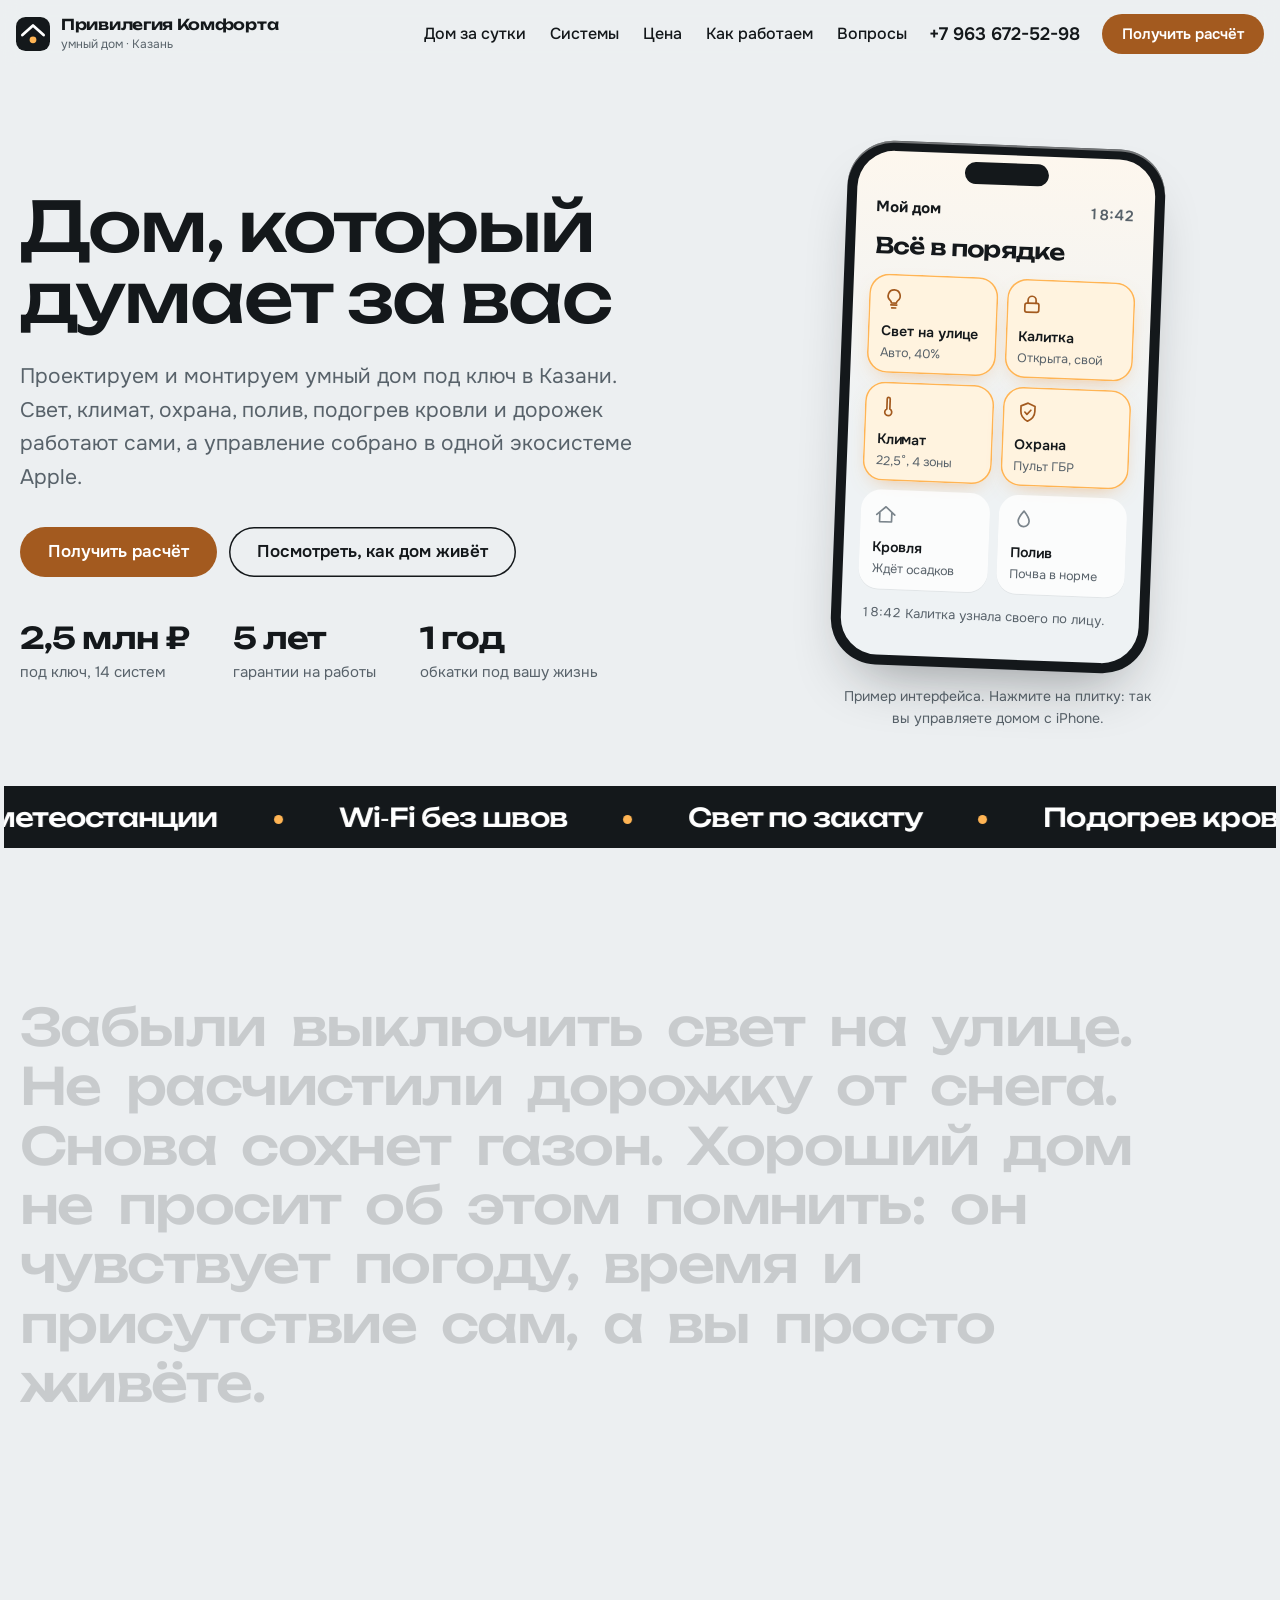
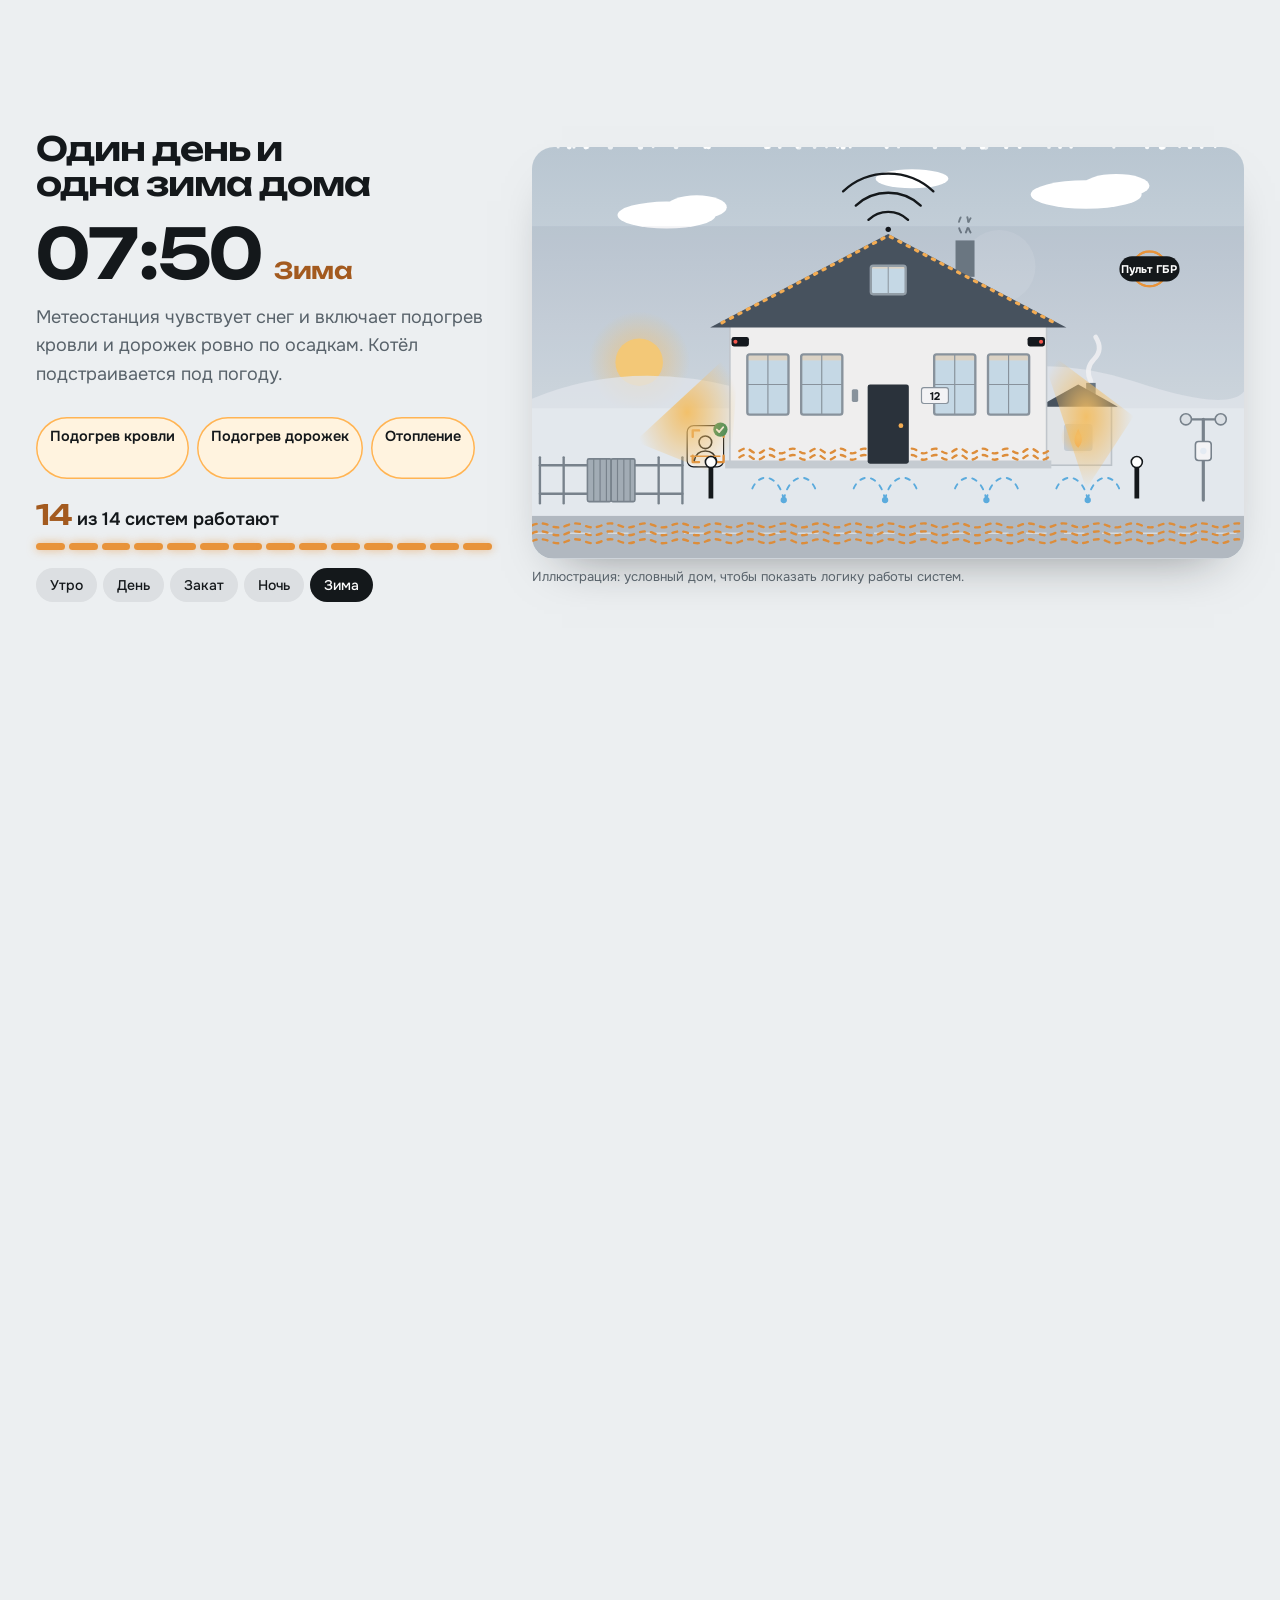
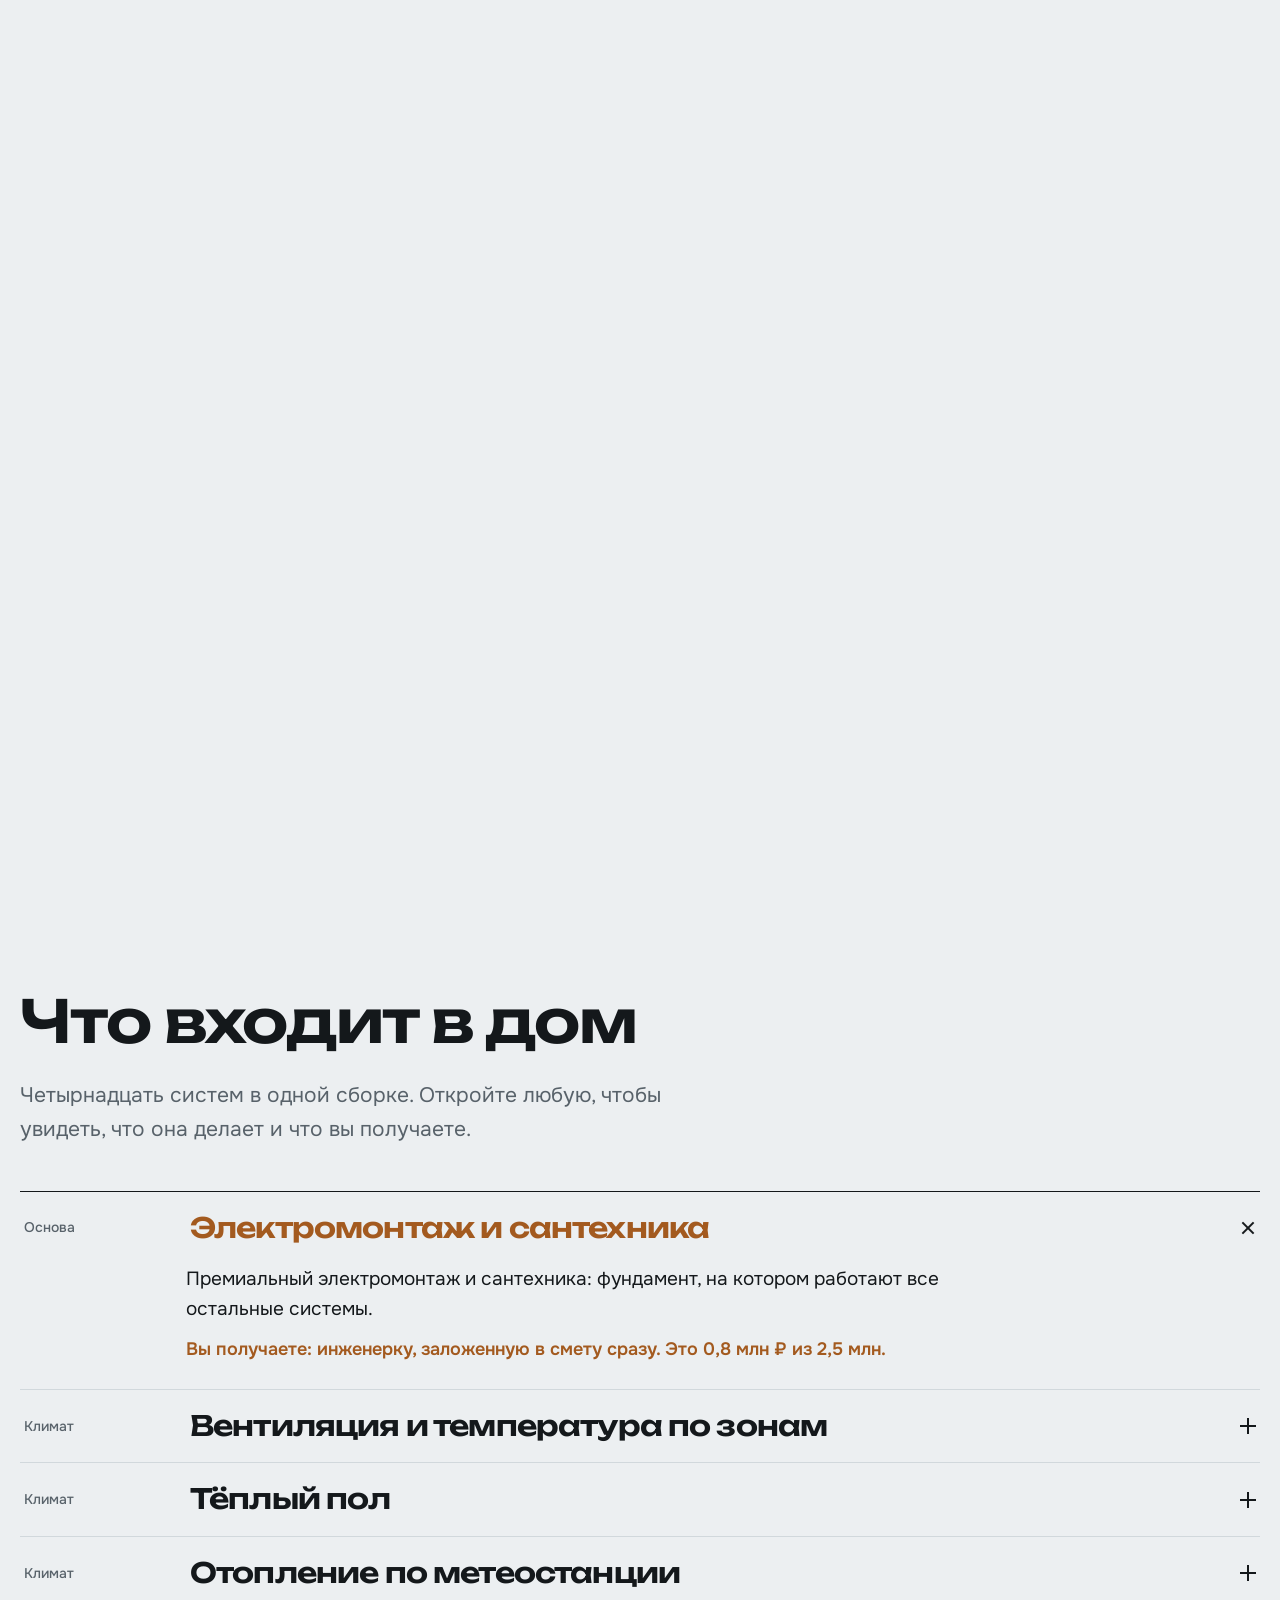
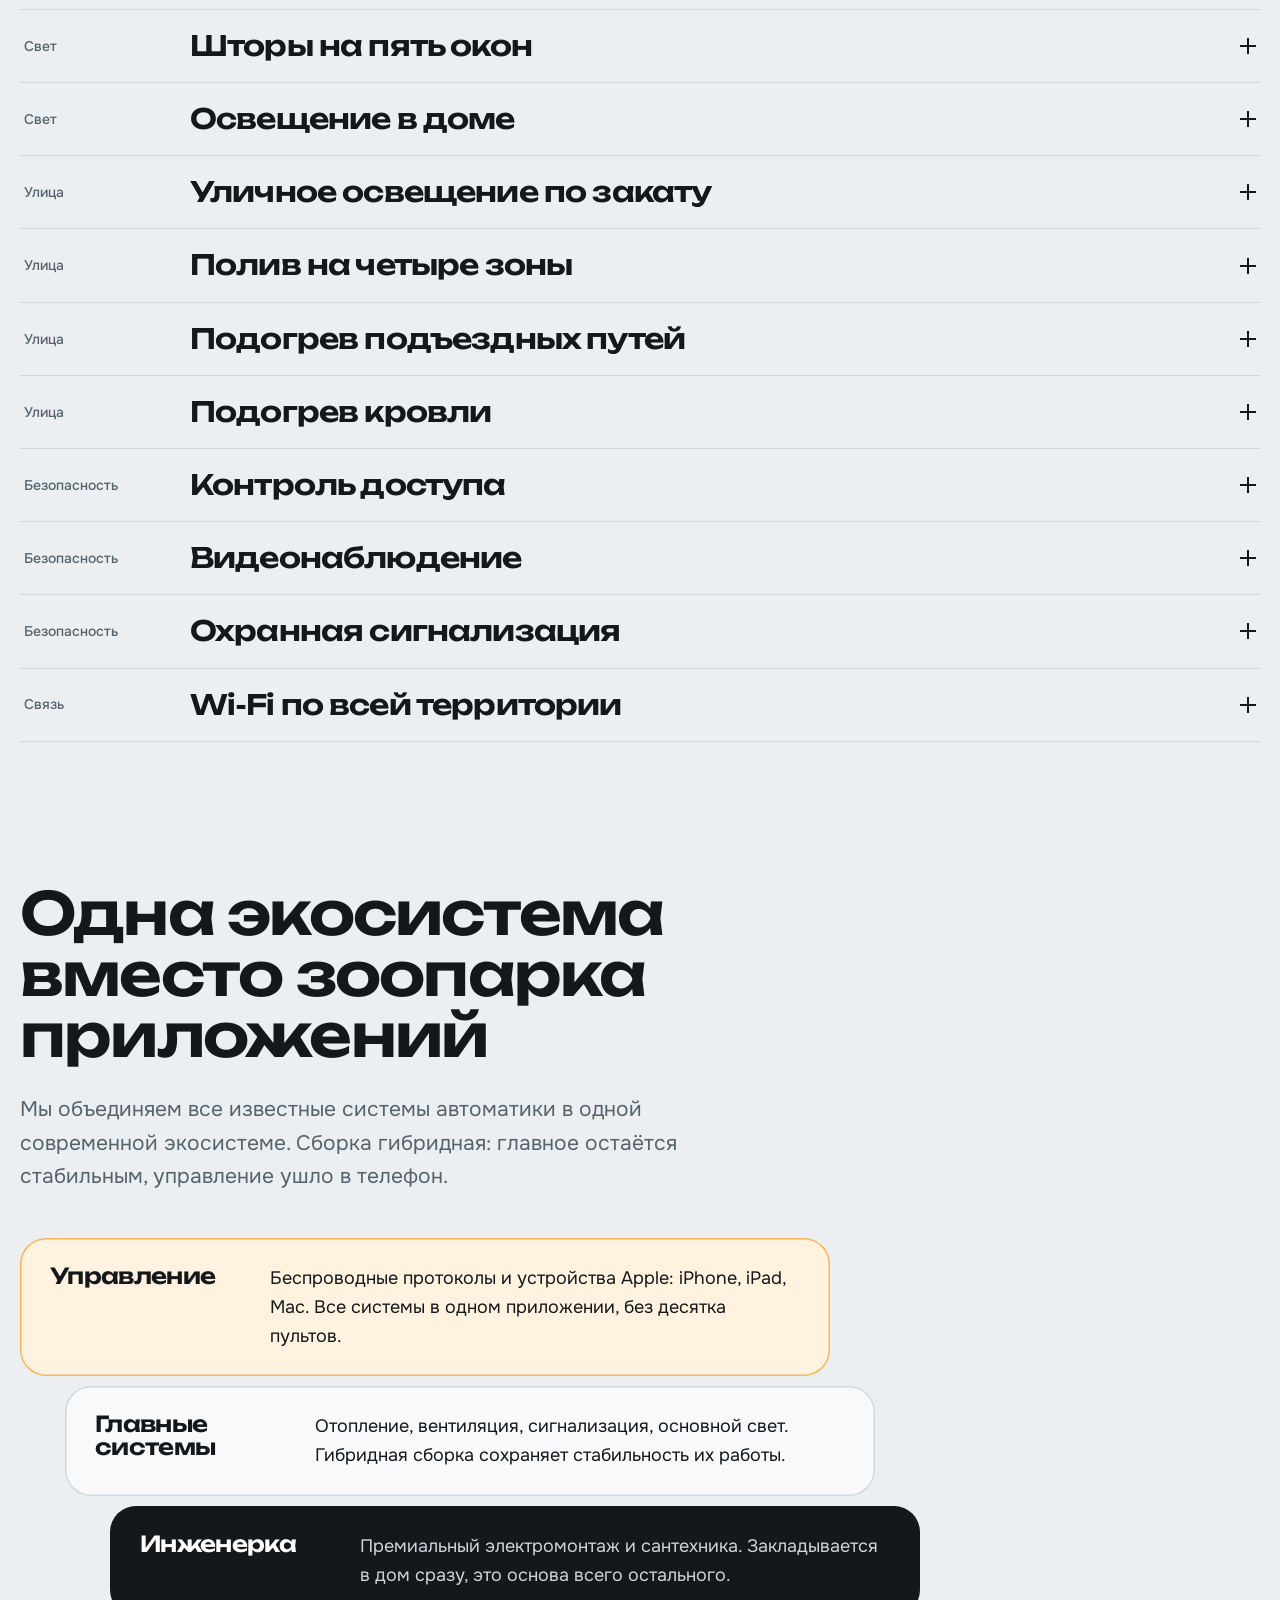
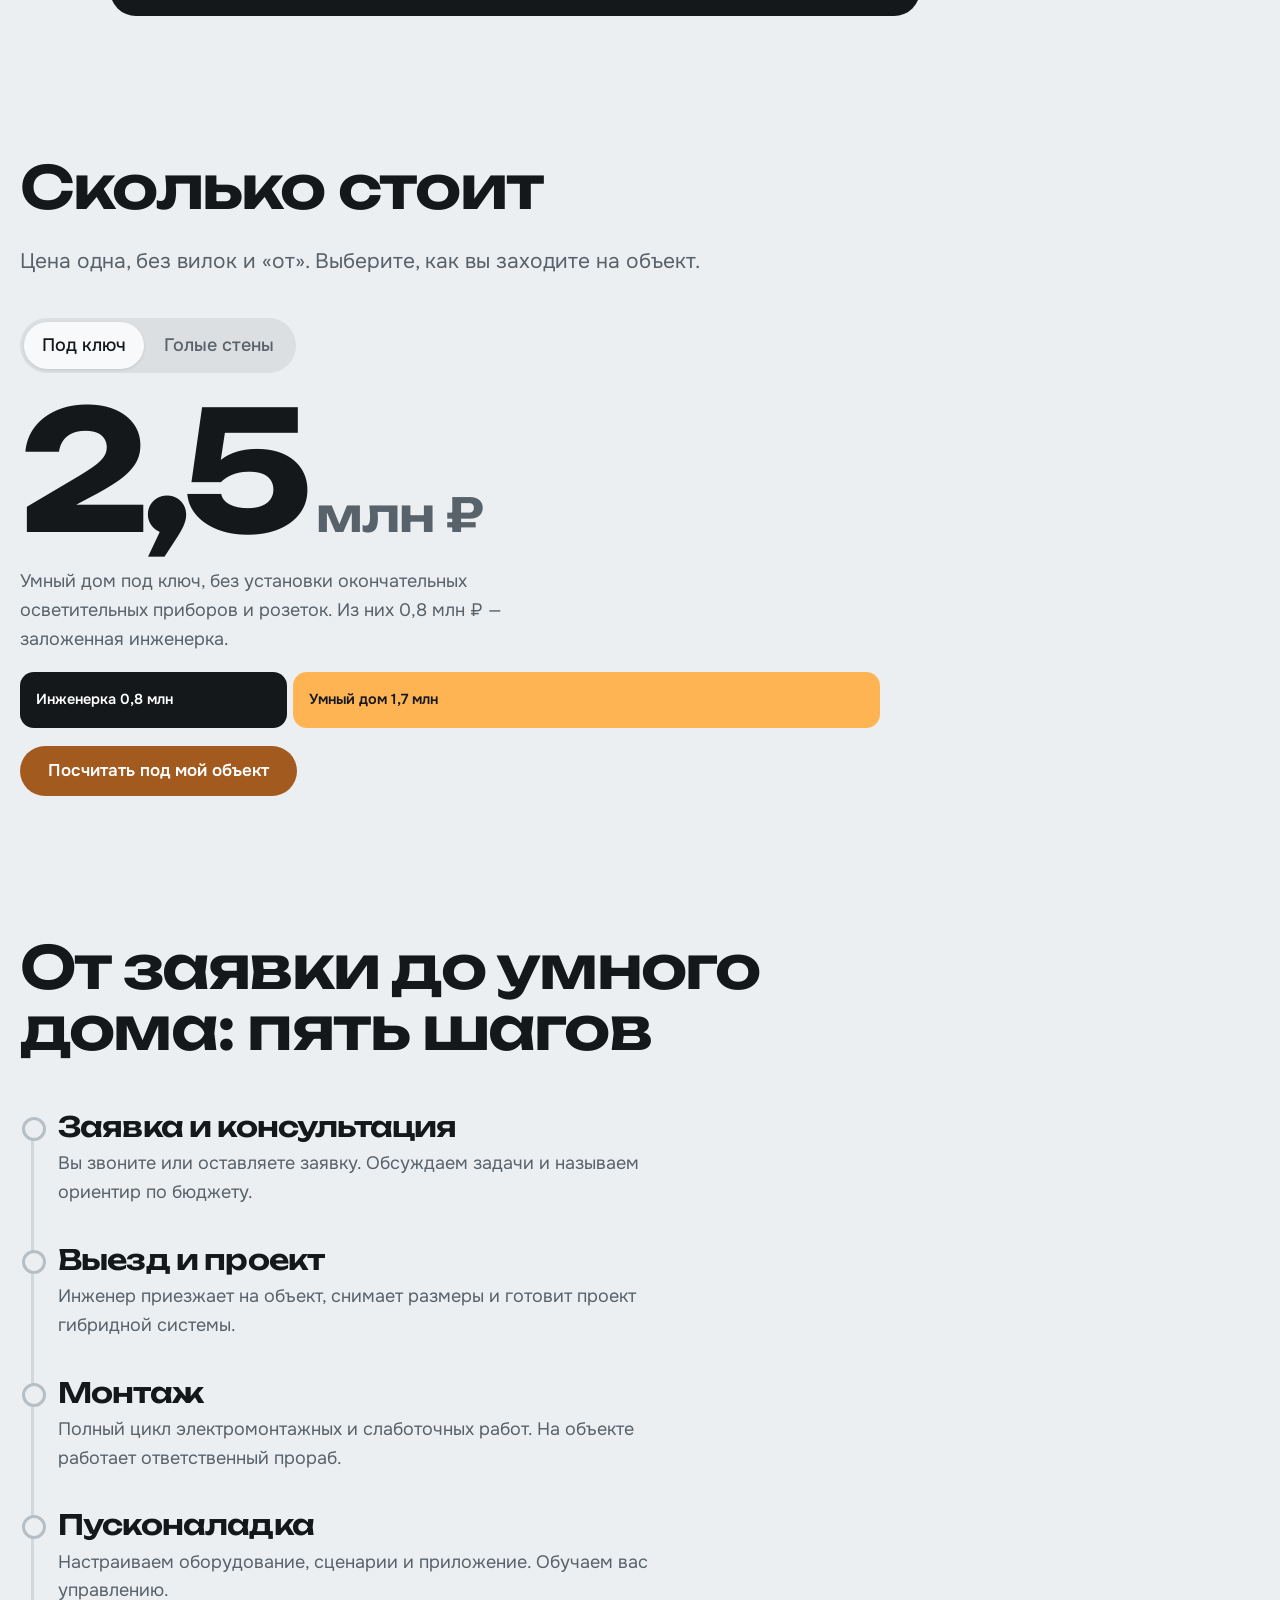
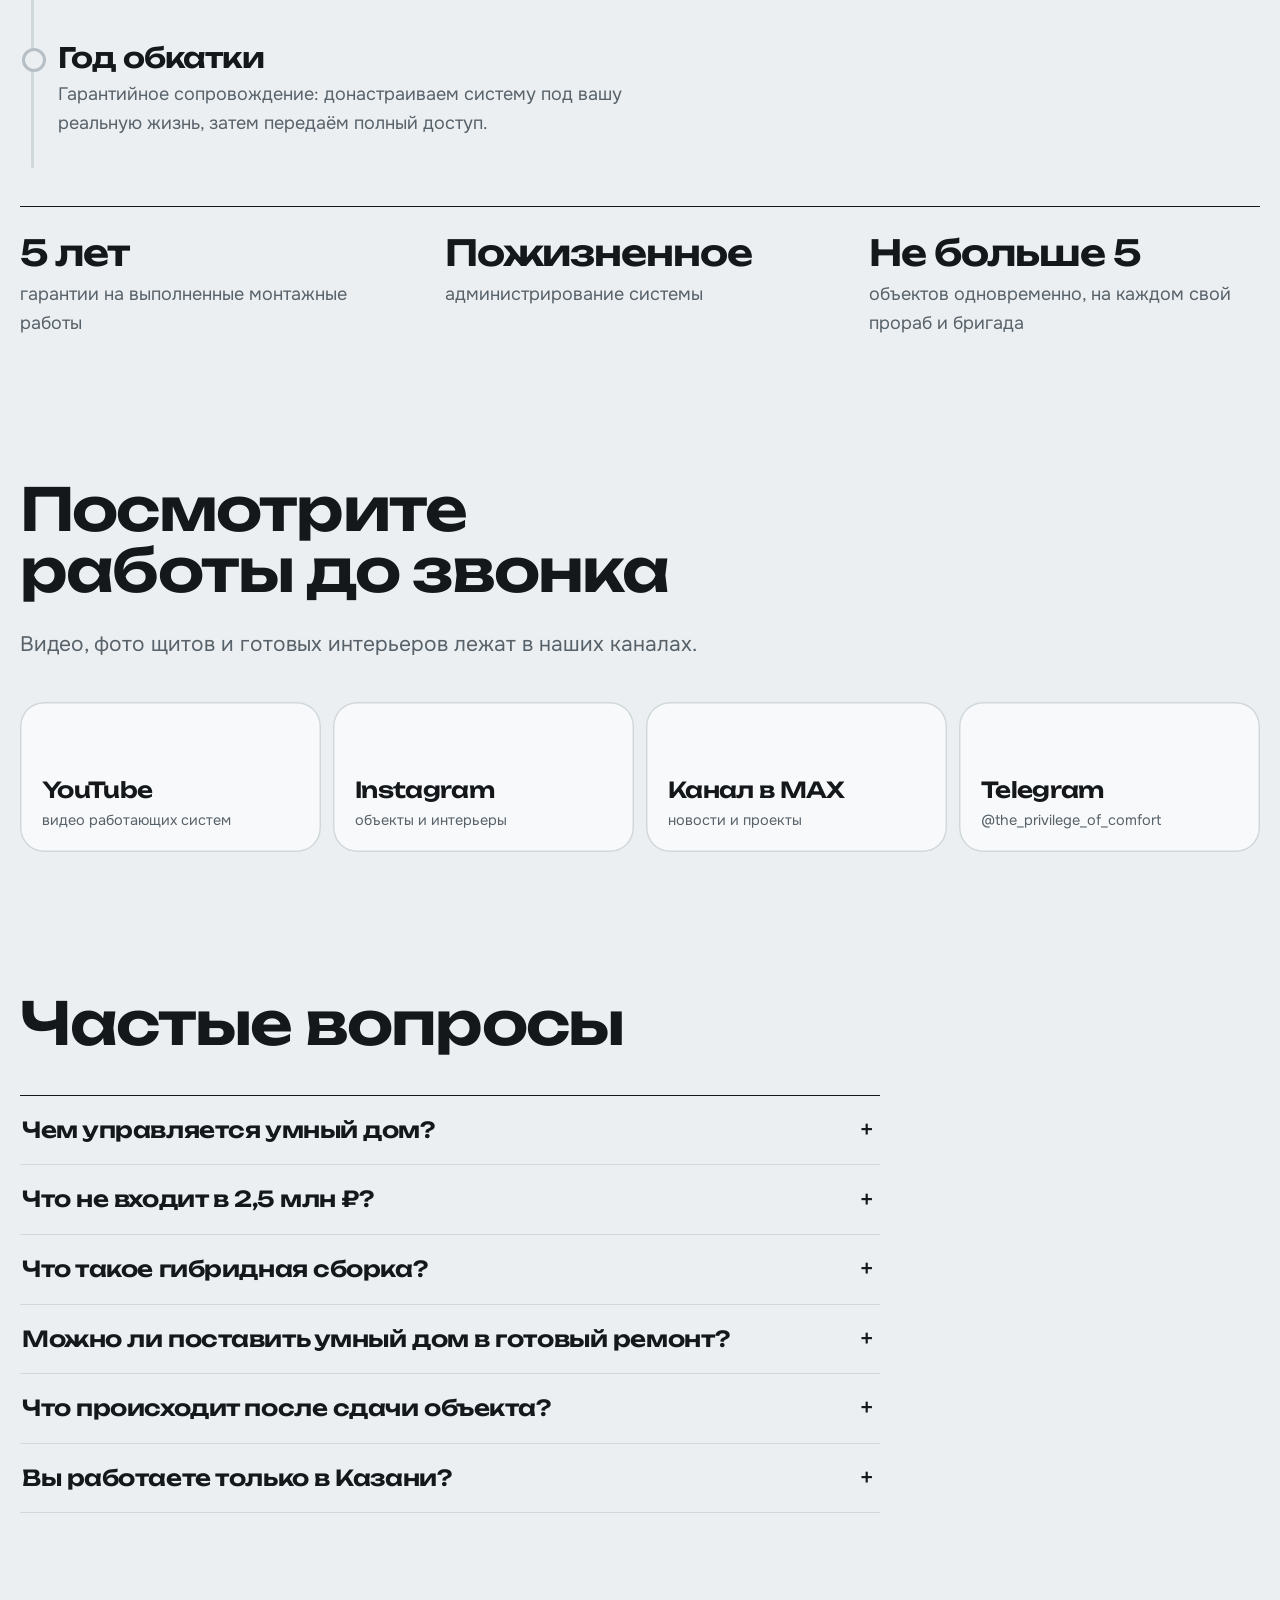
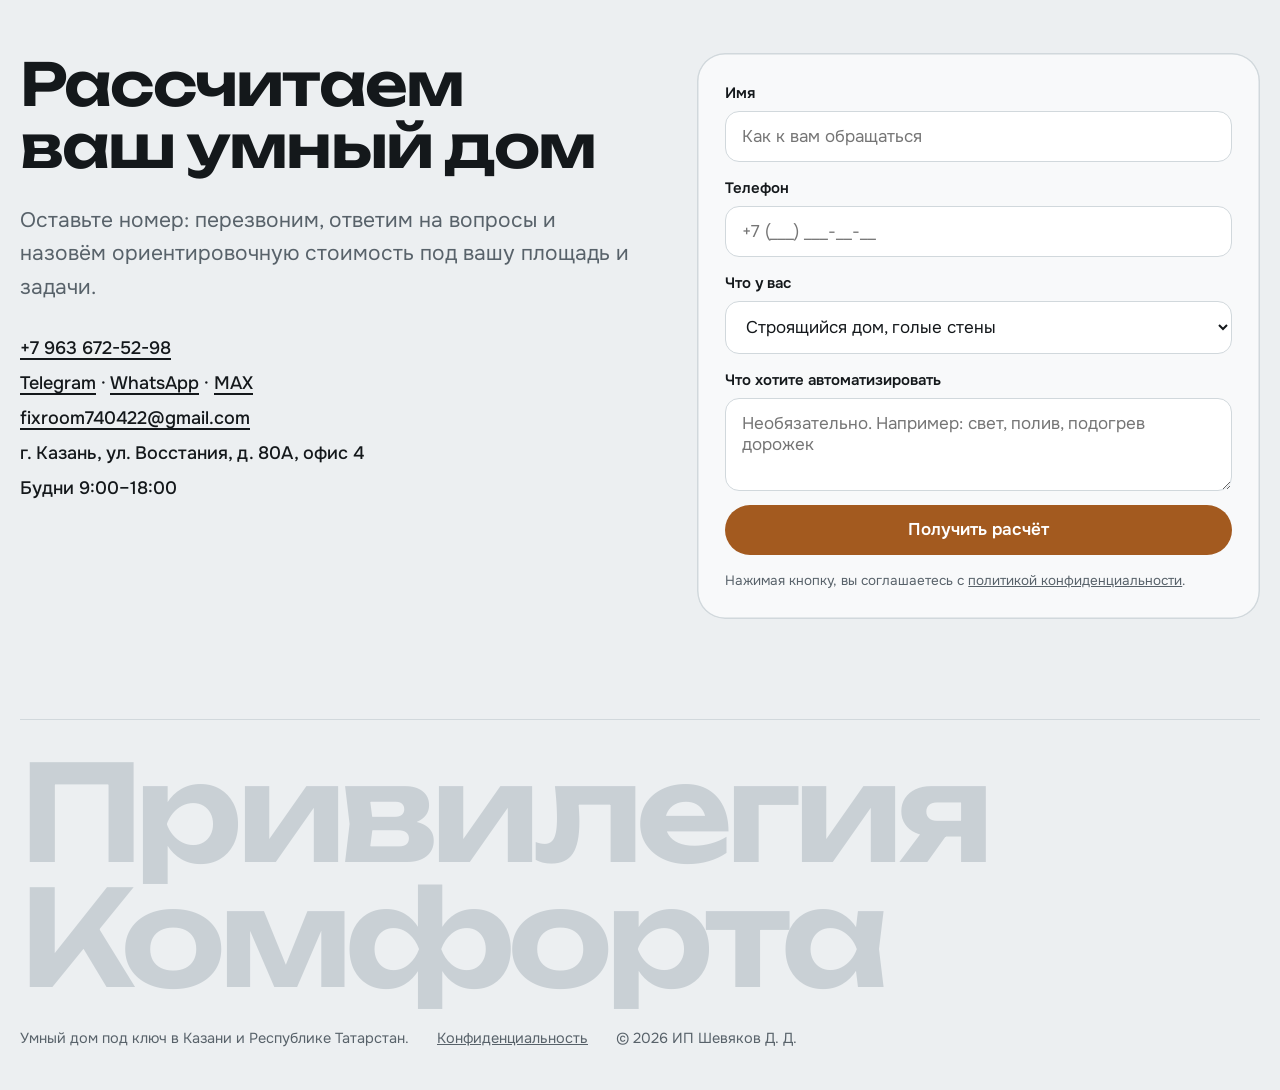
==== index.html @ b2983727 "Лендинг: Привилегия Комфорта, умный дом Казань Co-Authored-By: Claude Sonnet 5.5 <noreply@anthropic." ====
<!doctype html>
<html lang="ru">
<head>
<meta charset="utf-8">
<meta name="viewport" content="width=device-width, initial-scale=1">
<title>Умный дом под ключ в Казани — Привилегия Комфорта</title>
<meta name="description" content="Умный дом под ключ в Казани: свет, климат, охрана, полив, подогрев кровли и дорожек в одной экосистеме Apple. Гибридная сборка, 5 лет гарантии. От 2,5 млн ₽.">
<meta property="og:title" content="Привилегия Комфорта — умный дом под ключ в Казани">
<meta property="og:description" content="14 систем в одной экосистеме: свет, климат, охрана, полив, подогрев кровли и дорожек. От 2,5 млн ₽ под ключ.">
<meta property="og:type" content="website">
<meta name="theme-color" content="#eceff1">
<link rel="icon" href="data:image/svg+xml,%3Csvg xmlns='http://www.w3.org/2000/svg' viewBox='0 0 32 32'%3E%3Crect width='32' height='32' rx='9' fill='%2314181b'/%3E%3Cpath d='M6 17 L16 8 L26 17' fill='none' stroke='%23fff' stroke-width='2.6' stroke-linecap='round' stroke-linejoin='round'/%3E%3Ccircle cx='16' cy='21.5' r='3.2' fill='%23ffb454'/%3E%3C/svg%3E">
<link rel="preconnect" href="https://fonts.googleapis.com">
<link rel="preconnect" href="https://fonts.gstatic.com" crossorigin>
<link href="https://fonts.googleapis.com/css2?family=Onest:wght@300..800&family=Unbounded:wght@400..800&display=swap" rel="stylesheet">
<link rel="stylesheet" href="motion.css">
<link rel="stylesheet" href="styles.css">
<noscript><style>.day{height:auto!important}.day__sticky{position:static!important;height:auto!important}.mk-on .mk-reveal{opacity:1}</style></noscript>
</head>
<body>

<header class="bar" id="bar">
  <a class="logo" href="#top" aria-label="Привилегия Комфорта, умный дом в Казани">
    <svg viewBox="0 0 32 32" width="34" height="34" aria-hidden="true"><rect width="32" height="32" rx="9" fill="#14181b"/><path d="M6 17 L16 8 L26 17" fill="none" stroke="#fff" stroke-width="2.6" stroke-linecap="round" stroke-linejoin="round"/><circle cx="16" cy="21.5" r="3.2" fill="#ffb454"/></svg>
    <span>Привилегия Комфорта<small>умный дом · Казань</small></span>
  </a>
  <nav class="nav" aria-label="Разделы">
    <a href="#day" data-roll>Дом за сутки</a>
    <a href="#systems" data-roll>Системы</a>
    <a href="#price" data-roll>Цена</a>
    <a href="#steps" data-roll>Как работаем</a>
    <a href="#faq" data-roll>Вопросы</a>
  </nav>
  <a class="bar__tel" href="tel:+79636725298">+7 963 672-52-98</a>
  <a class="btn btn--sm" href="#order" data-magnetic><span class="hide-s">Получить расчёт</span><span class="show-s">Расчёт</span></a>
</header>

<main>
<!-- HERO -->
<section class="hero" id="top">
  <div class="hero__text">
    <h1 data-wave data-wave-min="480" data-wave-max="760">Дом, который думает за вас</h1>
    <p class="hero__lead">Проектируем и монтируем умный дом под ключ в Казани. Свет, климат, охрана, полив, подогрев кровли и дорожек работают сами, а управление собрано в одной экосистеме Apple.</p>
    <div class="hero__cta">
      <a class="btn" href="#order" data-magnetic>Получить расчёт</a>
      <a class="btn btn--ghost" href="#day" data-magnetic>Посмотреть, как дом живёт</a>
    </div>
    <dl class="facts">
      <div><dt>2,5 млн ₽</dt><dd>под ключ, 14 систем</dd></div>
      <div><dt>5 лет</dt><dd>гарантии на работы</dd></div>
      <div><dt>1 год</dt><dd>обкатки под вашу жизнь</dd></div>
    </dl>
  </div>

  <div class="phone-wrap">
    <div class="phone" id="phone" aria-label="Пример экрана статуса дома">
      <div class="phone__notch" aria-hidden="true"></div>
      <div class="phone__screen">
        <div class="phone__head"><b>Мой дом</b><span id="phClock">18:20</span></div>
        <p class="phone__state" id="phState">Всё в порядке</p>
        <div class="tiles" id="tiles">
          <button type="button" class="tile" data-k="light" aria-pressed="false"><svg viewBox="0 0 24 24" aria-hidden="true"><path d="M9 18h6M10 21h4M12 3a6 6 0 0 0-3.6 10.8c.6.5 1 1.2 1 2V16h5.2v-.2c0-.8.4-1.5 1-2A6 6 0 0 0 12 3Z"/></svg><span>Свет на улице</span><em data-on="Авто, 40%" data-off="Выключен">Выключен</em></button>
          <button type="button" class="tile" data-k="gate" aria-pressed="false"><svg viewBox="0 0 24 24" aria-hidden="true"><rect x="5" y="11" width="14" height="9" rx="2"/><path d="M8 11V8a4 4 0 0 1 8 0v3"/></svg><span>Калитка</span><em data-on="Открыта, свой" data-off="Закрыта">Закрыта</em></button>
          <button type="button" class="tile" data-k="clim" aria-pressed="true"><svg viewBox="0 0 24 24" aria-hidden="true"><path d="M12 4v10.2a3.5 3.5 0 1 1-3 0V4a1.5 1.5 0 0 1 3 0Z"/></svg><span>Климат</span><em data-on="22,5°, 4 зоны" data-off="Пауза">22,5°, 4 зоны</em></button>
          <button type="button" class="tile" data-k="guard" aria-pressed="true"><svg viewBox="0 0 24 24" aria-hidden="true"><path d="M12 3 5 6v5c0 4.4 2.9 8 7 10 4.1-2 7-5.6 7-10V6l-7-3Z"/><path d="m9 12 2.2 2.2L15 10"/></svg><span>Охрана</span><em data-on="Пульт ГБР" data-off="Снята">Пульт ГБР</em></button>
          <button type="button" class="tile" data-k="roof" aria-pressed="false"><svg viewBox="0 0 24 24" aria-hidden="true"><path d="M3 12 12 4l9 8M6 10v9h12v-9"/></svg><span>Кровля</span><em data-on="Подогрев, снег" data-off="Ждёт осадков">Ждёт осадков</em></button>
          <button type="button" class="tile" data-k="water" aria-pressed="false"><svg viewBox="0 0 24 24" aria-hidden="true"><path d="M12 3c3.5 4.2 5.5 7 5.5 10a5.5 5.5 0 0 1-11 0c0-3 2-5.8 5.5-10Z"/></svg><span>Полив</span><em data-on="Зона 2, идёт" data-off="Почва в норме">Почва в норме</em></button>
        </div>
        <p class="phone__log" id="phLog" aria-live="polite">18:20 Закат. Уличный свет включён.</p>
      </div>
    </div>
    <p class="phone__cap">Пример интерфейса. Нажмите на плитку: так вы управляете домом с iPhone.</p>
  </div>
</section>

<div class="belt" aria-hidden="true">
  <div class="belt__track" id="belt">
    <span>Свет по закату</span><span>Подогрев кровли</span><span>Доступ по лицу</span><span>Полив по влажности почвы</span><span>Тёплый пол</span><span>Шторы по сценарию</span><span>Охрана с выводом на пульт ГБР</span><span>Котёл по метеостанции</span><span>Wi‑Fi без швов</span>
    <span>Свет по закату</span><span>Подогрев кровли</span><span>Доступ по лицу</span><span>Полив по влажности почвы</span><span>Тёплый пол</span><span>Шторы по сценарию</span><span>Охрана с выводом на пульт ГБР</span><span>Котёл по метеостанции</span><span>Wi‑Fi без швов</span>
  </div>
</div>

<!-- MANIFEST -->
<section class="manifest" aria-label="Идея">
  <p id="manifest">Забыли выключить свет на улице. Не расчистили дорожку от снега. Снова сохнет газон. Хороший дом не просит об этом помнить: он чувствует погоду, время и присутствие сам, а вы просто живёте.</p>
</section>

<!-- SCENE -->
<section class="day" id="day" aria-labelledby="dayH">
  <div class="day__sticky">
    <div class="day__copy">
      <h2 id="dayH" class="day__h">Один день и одна зима дома</h2>
      <div class="clock" aria-live="polite">
        <span class="clock__t" id="clockT">06:40</span>
        <span class="clock__l" id="clockL">Утро</span>
      </div>
      <p class="day__txt" id="dayTxt"></p>
      <ul class="chips" id="dayChips" aria-label="Что работает сейчас"></ul>
      <div class="count"><span><b id="cnt">4</b> из 14 систем работают</span>
        <div class="ticks" id="ticks" aria-hidden="true"></div>
      </div>
      <div class="stages" id="stages" role="group" aria-label="Перейти к этапу">
        <button type="button" data-s="0">Утро</button><button type="button" data-s="1">День</button><button type="button" data-s="2">Закат</button><button type="button" data-s="3">Ночь</button><button type="button" data-s="4">Зима</button>
      </div>
    </div>

    <div class="scene" aria-hidden="true">
      <svg id="scene" viewBox="0 0 900 520" role="img" aria-label="Дом в разное время суток и зимой: системы включаются по очереди" font-family="Onest, system-ui, sans-serif">
        <defs>
          <linearGradient id="skyG" x1="0" y1="0" x2="0" y2="1"><stop id="skyA" offset="0" stop-color="#a9c0dc"/><stop id="skyB" offset="1" stop-color="#f8d9b0"/></linearGradient>
          <radialGradient id="glowG"><stop offset="0" stop-color="#ffc766" stop-opacity=".95"/><stop offset="1" stop-color="#ffc766" stop-opacity="0"/></radialGradient>
          <clipPath id="clipScene"><rect width="900" height="520" rx="22"/></clipPath>
        </defs>
        <g clip-path="url(#clipScene)">
          <rect width="900" height="520" fill="url(#skyG)"/>
          <g id="clouds" opacity=".15" fill="#fff">
            <g><ellipse cx="170" cy="86" rx="62" ry="17"/><ellipse cx="208" cy="76" rx="38" ry="15"/></g>
            <g><ellipse cx="700" cy="60" rx="70" ry="18"/><ellipse cx="738" cy="49" rx="42" ry="15"/></g>
            <g><ellipse cx="480" cy="40" rx="46" ry="12"/></g>
          </g>
          <g id="sun"><circle r="64" fill="url(#glowG)" opacity=".7"/><circle r="30" fill="#ffd27a"/></g>
          <g id="moon" opacity="0"><circle r="46" fill="#fff" opacity=".10"/><path d="M0 -24 A24 24 0 1 0 0 24 A18 18 0 1 1 0 -24Z" fill="#f3f0e2"/></g>

          <path id="hills" d="M0 318 Q120 268 260 304 T520 298 T760 296 T900 308 V420 H0Z" fill="#9db98f" opacity=".75"/>
          <rect id="lawn" y="330" width="900" height="190" fill="#a8cc96"/>

          <!-- подъезд -->
          <rect id="drive" y="466" width="900" height="54" fill="#b9c1c7"/>
          <line x1="0" y1="488" x2="900" y2="488" stroke="#e9eef0" stroke-width="2" stroke-dasharray="26 22" opacity=".8"/>
          <rect id="driveSnow" y="462" width="900" height="58" fill="#fff" opacity="0"/>
          <g id="driveHeat" opacity="0" fill="none" stroke="#e8933a" stroke-width="3" stroke-linecap="round"></g>

          <!-- котельная -->
          <g id="boilerHouse">
            <path id="smoke" d="M706 296 q-8 -16 4 -28 q12 -12 2 -28" fill="none" stroke="#fff" stroke-width="6" stroke-linecap="round" opacity="0"/>
            <rect x="700" y="298" width="12" height="30" fill="#6f7b85"/>
            <rect x="648" y="326" width="84" height="76" fill="#eceff0" stroke="#c4cbd0" stroke-width="2"/>
            <polygon points="640,328 690,300 740,328" fill="#4a5560"/>
            <rect x="672" y="350" width="36" height="34" rx="4" fill="#cfd6db"/>
            <g id="flame" opacity="0"><path d="M690 380 c-9 -8 -3 -16 0 -24 c3 8 9 14 0 24Z" fill="#ff9a3c"/><circle cx="690" cy="366" r="22" fill="url(#glowG)"/></g>
          </g>

          <!-- дом -->
          <g id="house">
            <rect x="250" y="225" width="400" height="175" fill="#fbfaf8" stroke="#c9cfd3" stroke-width="2"/>
            <rect x="244" y="396" width="412" height="10" fill="#cfd5d9"/>
            <path id="floorHeat" fill="none" stroke="#e8933a" stroke-width="3" stroke-linecap="round" opacity="0" d=""/>
            <rect x="535" y="118" width="24" height="46" fill="#6f7b85"/>
            <g id="vent" opacity="0" fill="none" stroke="#6f7b85" stroke-width="2.4" stroke-linecap="round"><path class="flow" d="M542 108 q-6 -10 0 -20"/><path class="flow" d="M548 108 q6 -12 0 -24" style="animation-delay:-.4s"/><path class="flow" d="M554 108 q-6 -10 0 -18" style="animation-delay:-.8s"/></g>
            <polygon points="225,228 450,110 675,228" fill="#4a5560"/>
            <path id="roofHeat" d="M240 222 L450 112 L660 222" fill="none" stroke="#ffb454" stroke-width="4" stroke-linecap="round" stroke-dasharray="3 9" opacity="0" class="flow"/>
            <polygon id="roofSnow" points="225,222 450,102 675,222 663,230 450,118 237,230" fill="#fff" stroke="#e1e8ec" stroke-width="2" opacity="0"/>
            <g id="icicles" fill="#e8f2f8" opacity="0"></g>

            <!-- окна: 4 в стене и 1 на кровле -->
            <g class="win" transform="translate(272 262)"><ellipse class="wg" cx="26" cy="44" rx="40" ry="52" fill="url(#glowG)" opacity="0"/><rect class="glass" width="52" height="76" rx="3" fill="#cfe3ee"/><rect class="curt" width="52" height="76" fill="#e6dccb"/><rect width="52" height="76" rx="3" fill="none" stroke="#8e99a1" stroke-width="3"/><path d="M26 0V76M0 38H52" stroke="#8e99a1" stroke-width="1.5"/></g>
            <g class="win" transform="translate(340 262)"><ellipse class="wg" cx="26" cy="44" rx="40" ry="52" fill="url(#glowG)" opacity="0"/><rect class="glass" width="52" height="76" rx="3" fill="#cfe3ee"/><rect class="curt" width="52" height="76" fill="#e6dccb"/><rect width="52" height="76" rx="3" fill="none" stroke="#8e99a1" stroke-width="3"/><path d="M26 0V76M0 38H52" stroke="#8e99a1" stroke-width="1.5"/></g>
            <g class="win" transform="translate(508 262)"><ellipse class="wg" cx="26" cy="44" rx="40" ry="52" fill="url(#glowG)" opacity="0"/><rect class="glass" width="52" height="76" rx="3" fill="#cfe3ee"/><rect class="curt" width="52" height="76" fill="#e6dccb"/><rect width="52" height="76" rx="3" fill="none" stroke="#8e99a1" stroke-width="3"/><path d="M26 0V76M0 38H52" stroke="#8e99a1" stroke-width="1.5"/></g>
            <g class="win" transform="translate(576 262)"><ellipse class="wg" cx="26" cy="44" rx="40" ry="52" fill="url(#glowG)" opacity="0"/><rect class="glass" width="52" height="76" rx="3" fill="#cfe3ee"/><rect class="curt" width="52" height="76" fill="#e6dccb"/><rect width="52" height="76" rx="3" fill="none" stroke="#8e99a1" stroke-width="3"/><path d="M26 0V76M0 38H52" stroke="#8e99a1" stroke-width="1.5"/></g>
            <g class="win" transform="translate(428 150)"><ellipse class="wg" cx="22" cy="22" rx="34" ry="30" fill="url(#glowG)" opacity="0"/><rect class="glass" width="44" height="36" rx="3" fill="#cfe3ee"/><rect class="curt" width="44" height="36" fill="#e6dccb"/><rect width="44" height="36" rx="3" fill="none" stroke="#9aa5ad" stroke-width="3"/><path d="M22 0V36" stroke="#9aa5ad" stroke-width="1.5"/></g>

            <rect x="424" y="300" width="52" height="100" rx="3" fill="#2b343b"/><circle cx="466" cy="352" r="3" fill="#ffb454"/>
            <rect x="404" y="306" width="8" height="16" rx="2" fill="#8e99a1"/>
            <rect x="492" y="304" width="34" height="20" rx="3" fill="#fff" stroke="#8e99a1" stroke-width="1.5"/>
            <text id="plaque" x="509" y="319" text-anchor="middle" font-size="14" font-weight="700" fill="#14181b">12</text>
          </g>

          <!-- забор и ворота -->
          <g id="fence" stroke="#7d8890" stroke-width="3" stroke-linecap="round">
            <line x1="10" y1="392" x2="10" y2="450"/><line x1="40" y1="392" x2="40" y2="450"/><line x1="160" y1="392" x2="160" y2="450"/><line x1="190" y1="392" x2="190" y2="450"/>
            <line x1="10" y1="402" x2="70" y2="402"/><line x1="10" y1="438" x2="70" y2="438"/><line x1="130" y1="402" x2="190" y2="402"/><line x1="130" y1="438" x2="190" y2="438"/>
          </g>
          <g id="gateL"><rect x="70" y="394" width="30" height="54" rx="2" fill="#aab4bb" stroke="#7d8890" stroke-width="2"/><path d="M78 394v54M86 394v54M94 394v54" stroke="#7d8890" stroke-width="1.5"/></g>
          <g id="gateR"><rect x="100" y="394" width="30" height="54" rx="2" fill="#aab4bb" stroke="#7d8890" stroke-width="2"/><path d="M108 394v54M116 394v54M124 394v54" stroke="#7d8890" stroke-width="1.5"/></g>
          <g id="face" opacity="0">
            <rect x="196" y="352" width="46" height="52" rx="8" fill="#fff" fill-opacity=".75" stroke="#14181b" stroke-width="1.5"/>
            <path d="M203 366v-8h8M235 358h-0M242 358v8M203 390v8h8M242 390v8h-8" fill="none" stroke="#e8933a" stroke-width="3" stroke-linecap="round" stroke-linejoin="round"/>
            <circle cx="219" cy="373" r="8" fill="none" stroke="#14181b" stroke-width="2"/><path d="M205 396c2-9 8-12 14-12s12 3 14 12" fill="none" stroke="#14181b" stroke-width="2" stroke-linecap="round"/>
            <line id="scanLine" x1="200" y1="366" x2="238" y2="366" stroke="#e8933a" stroke-width="2"/>
            <circle id="okDot" cx="238" cy="357" r="9" fill="#2e8b57" opacity="0"/><path id="okTick" d="M233.5 357l3 3 5-6" fill="none" stroke="#fff" stroke-width="2.4" stroke-linecap="round" stroke-linejoin="round" opacity="0"/>
          </g>

          <!-- камеры -->
          <g id="cams" opacity="0">
            <polygon class="cone" points="262,250 130,372 250,420" fill="url(#glowG)"/>
            <polygon class="cone" points="640,250 760,340 700,432" fill="url(#glowG)" style="animation-delay:-.7s"/>
            <rect x="252" y="240" width="22" height="12" rx="3" fill="#14181b"/><circle cx="257" cy="246" r="2.6" fill="#ff5a4d"/>
            <rect x="626" y="240" width="22" height="12" rx="3" fill="#14181b"/><circle cx="643" cy="246" r="2.6" fill="#ff5a4d"/>
          </g>

          <!-- спринклеры, четыре зоны -->
          <g id="spr" opacity="0" fill="none" stroke="#5fb3e6" stroke-width="2.4" stroke-linecap="round"></g>

          <!-- Wi-Fi -->
          <g id="wifi" opacity="0" fill="none" stroke="#14181b" stroke-width="3" stroke-linecap="round">
            <path class="pulse" d="M425 92 a36 36 0 0 1 50 0"/><path class="pulse" d="M409 74 a60 60 0 0 1 82 0" style="animation-delay:.25s"/><path class="pulse" d="M393 56 a84 84 0 0 1 114 0" style="animation-delay:.5s"/><circle cx="450" cy="104" r="3.4" fill="#14181b" stroke="none"/>
          </g>

          <!-- метеостанция -->
          <g id="station">
            <line x1="848" y1="344" x2="848" y2="446" stroke="#7d8890" stroke-width="4" stroke-linecap="round"/>
            <line x1="826" y1="344" x2="870" y2="344" stroke="#7d8890" stroke-width="3" stroke-linecap="round"/>
            <circle cx="826" cy="344" r="7" fill="#e6ebee" stroke="#7d8890" stroke-width="2"/><circle cx="870" cy="344" r="7" fill="#e6ebee" stroke="#7d8890" stroke-width="2"/>
            <rect x="838" y="372" width="20" height="24" rx="4" fill="#fff" stroke="#7d8890" stroke-width="2"/>
            <circle id="wsDot" cx="848" cy="384" r="4" fill="#5fb3e6" opacity="0"/>
          </g>

          <!-- ночная тень -->
          <rect id="shade" y="100" width="900" height="420" fill="#14233a" opacity="0" style="pointer-events:none"/>

          <!-- уличные фонари и подсветка -->
          <g id="lamps" opacity="0">
            <circle cx="226" cy="396" r="62" fill="url(#glowG)"/><circle cx="764" cy="396" r="62" fill="url(#glowG)"/><circle cx="408" cy="314" r="46" fill="url(#glowG)"/>
            <rect x="480" y="296" width="58" height="36" rx="10" fill="url(#glowG)" opacity=".8"/>
          </g>
          <g id="posts" fill="#14181b">
            <rect x="223" y="402" width="6" height="42"/><circle cx="226" cy="398" r="7" fill="#fff" stroke="#14181b" stroke-width="2"/>
            <rect x="761" y="402" width="6" height="42"/><circle cx="764" cy="398" r="7" fill="#fff" stroke="#14181b" stroke-width="2"/>
          </g>

          <!-- ГБР -->
          <g id="gbr" opacity="0">
            <circle class="ring" cx="780" cy="154" r="22" fill="none" stroke="#e8933a" stroke-width="2.5"/>
            <circle class="ring" cx="780" cy="154" r="22" fill="none" stroke="#e8933a" stroke-width="2.5" style="animation-delay:-.9s"/>
            <rect x="742" y="138" width="76" height="32" rx="16" fill="#14181b"/>
            <text x="780" y="159" text-anchor="middle" font-size="14" font-weight="700" fill="#fff">Пульт ГБР</text>
          </g>

          <!-- снег -->
          <g id="snow" opacity="0" fill="#fff"></g>
        </g>
      </svg>
      <p class="scene__cap">Иллюстрация: условный дом, чтобы показать логику работы систем.</p>
    </div>
  </div>
</section>

<!-- SYSTEMS -->
<section class="systems" id="systems" aria-labelledby="sysH">
  <div class="sec__head">
    <h2 id="sysH" class="mask">Что входит в дом</h2>
    <p class="lead">Четырнадцать систем в одной сборке. Откройте любую, чтобы увидеть, что она делает и что вы получаете.</p>
  </div>
  <div class="sys" id="sysList">
    <details name="sys" open><summary><span class="sys__n">Основа</span><b>Электромонтаж и сантехника</b></summary><div class="sys__body"><p>Премиальный электромонтаж и сантехника: фундамент, на котором работают все остальные системы.</p><p class="sys__get">Вы получаете: инженерку, заложенную в смету сразу. Это 0,8 млн ₽ из 2,5 млн.</p></div></details>
    <details name="sys"><summary><span class="sys__n">Климат</span><b>Вентиляция и температура по зонам</b></summary><div class="sys__body"><p>Система с минимальной вытяжкой и зональный контроль температуры до 4 зон.</p><p class="sys__get">Вы получаете: нужная температура в каждой комнате и всегда проветренное свежее помещение. Вентиляция не даёт распространяться плесени и грибку.</p></div></details>
    <details name="sys"><summary><span class="sys__n">Климат</span><b>Тёплый пол</b></summary><div class="sys__body"><p>Прогрев помещения по всей площади, управление в общей системе.</p><p class="sys__get">Вы получаете: дополнительный комфорт и сухой дом круглый год.</p></div></details>
    <details name="sys"><summary><span class="sys__n">Климат</span><b>Отопление по метеостанции</b></summary><div class="sys__body"><p>Управление котлом: автоматика ведёт отопление по данным метеостанции, а не по вчерашней погоде.</p><p class="sys__get">Вы получаете: точную работу котла под реальную погоду за окном.</p></div></details>
    <details name="sys"><summary><span class="sys__n">Свет</span><b>Шторы на пять окон</b></summary><div class="sys__body"><p>Электроприводы штор на до 5 окон: открываются и закрываются по сценарию.</p><p class="sys__get">Вы получаете: утро, которое начинается со света, и вечер без обхода окон.</p></div></details>
    <details name="sys"><summary><span class="sys__n">Свет</span><b>Освещение в доме</b></summary><div class="sys__body"><p>Разные удобные сценарии освещения, которые включаются от присутствия.</p><p class="sys__get">Вы получаете: свет, который идёт за вами и сам выключается за спиной. Окончательные осветительные приборы в смету не входят.</p></div></details>
    <details name="sys"><summary><span class="sys__n">Улица</span><b>Уличное освещение по закату</b></summary><div class="sys__body"><p>Автоматическое освещение от захода до восхода солнца с автодимированием.</p><p class="sys__get">Вы получаете: никогда не забытый свет на улице, всегда видный номер дома, экономию электроэнергии и статус дома в телефоне.</p></div></details>
    <details name="sys"><summary><span class="sys__n">Улица</span><b>Полив на четыре зоны</b></summary><div class="sys__body"><p>Полив 4 зон с контролем по влажности почвы.</p><p class="sys__get">Вы получаете: газон без хлопот и без пересохших пятен.</p></div></details>
    <details name="sys"><summary><span class="sys__n">Улица</span><b>Подогрев подъездных путей</b></summary><div class="sys__body"><p>Метеостанция включает подогрев точно по выпадению осадков.</p><p class="sys__get">Вы получаете: чистые дорожки без лопаты и дольше живущее дорожное полотно.</p></div></details>
    <details name="sys"><summary><span class="sys__n">Улица</span><b>Подогрев кровли</b></summary><div class="sys__body"><p>Метеостанция включает подогрев кровли точно по выпадению осадков.</p><p class="sys__get">Вы получаете: никакого схода снега с крыши и висящих сосулек, плюс дольше живущую крышу.</p></div></details>
    <details name="sys"><summary><span class="sys__n">Безопасность</span><b>Контроль доступа</b></summary><div class="sys__body"><p>Распознавание лица, пальца, ключ, код и многое другое. Калитка, ворота, гараж, баня, дом, кабинет.</p><p class="sys__get">Вы получаете: один способ входа на все двери и право решать, кому и куда можно.</p></div></details>
    <details name="sys"><summary><span class="sys__n">Безопасность</span><b>Видеонаблюдение</b></summary><div class="sys__body"><p>До 2 камер с распознаванием лиц, машин и многого другого.</p><p class="sys__get">Вы получаете: камеры, которые различают своих и чужих, а не просто пишут картинку.</p></div></details>
    <details name="sys"><summary><span class="sys__n">Безопасность</span><b>Охранная сигнализация</b></summary><div class="sys__body"><p>Охрана с возможностью вызова на пульт ГБР.</p><p class="sys__get">Вы получаете: спокойствие, когда дом пуст, и помощь, которая приедет по сигналу.</p></div></details>
    <details name="sys"><summary><span class="sys__n">Связь</span><b>Wi‑Fi по всей территории</b></summary><div class="sys__body"><p>Стабильное бесшовное покрытие Wi‑Fi по всему дому и участку. Экосистема работает по любым беспроводным протоколам с оборудованием премиального качества.</p><p class="sys__get">Вы получаете: связь, на которой держатся все остальные системы.</p></div></details>
  </div>
</section>

<!-- HYBRID -->
<section class="hybrid" id="hybrid" aria-labelledby="hybH">
  <div class="sec__head">
    <h2 id="hybH" class="mask">Одна экосистема вместо зоопарка приложений</h2>
    <p class="lead">Мы объединяем все известные системы автоматики в одной современной экосистеме. Сборка гибридная: главное остаётся стабильным, управление ушло в телефон.</p>
  </div>
  <div class="layers">
    <div class="layer layer--top" data-reveal>
      <h3>Управление</h3>
      <p>Беспроводные протоколы и устройства Apple: iPhone, iPad, Mac. Все системы в одном приложении, без десятка пультов.</p>
    </div>
    <div class="layer layer--mid" data-reveal data-reveal-delay="120">
      <h3>Главные системы</h3>
      <p>Отопление, вентиляция, сигнализация, основной свет. Гибридная сборка сохраняет стабильность их работы.</p>
    </div>
    <div class="layer layer--low" data-reveal data-reveal-delay="240">
      <h3>Инженерка</h3>
      <p>Премиальный электромонтаж и сантехника. Закладывается в дом сразу, это основа всего остального.</p>
    </div>
  </div>
</section>

<!-- PRICE -->
<section class="price" id="price" aria-labelledby="priceH">
  <div class="sec__head">
    <h2 id="priceH" class="mask">Сколько стоит</h2>
    <p class="lead">Цена одна, без вилок и «от». Выберите, как вы заходите на объект.</p>
  </div>
  <div class="price__box">
    <div class="tabs" data-pill role="group" aria-label="Как заходите на объект">
      <button type="button" data-pill-item class="is-active" data-m="all" aria-pressed="true">Под ключ</button>
      <button type="button" data-pill-item data-m="bare" aria-pressed="false">Голые стены</button>
    </div>
    <p class="price__num"><b id="pNum">2,5</b><span> млн ₽</span></p>
    <p class="price__cap" id="pCap">Умный дом под ключ, без установки окончательных осветительных приборов и розеток. Из них 0,8 млн ₽ — заложенная инженерка.</p>
    <div class="bar2" aria-hidden="true">
      <i class="bar2__eng" id="barEng"><span>Инженерка 0,8 млн</span></i>
      <i class="bar2__sm" id="barSm"><span>Умный дом 1,7 млн</span></i>
    </div>
    <a class="btn" href="#order" data-magnetic>Посчитать под мой объект</a>
  </div>
</section>

<!-- STEPS -->
<section class="steps" id="steps" aria-labelledby="stepsH">
  <div class="sec__head">
    <h2 id="stepsH" class="mask">От заявки до умного дома: пять шагов</h2>
  </div>
  <ol class="tl" id="tl">
    <li><h3>Заявка и консультация</h3><p>Вы звоните или оставляете заявку. Обсуждаем задачи и называем ориентир по бюджету.</p></li>
    <li><h3>Выезд и проект</h3><p>Инженер приезжает на объект, снимает размеры и готовит проект гибридной системы.</p></li>
    <li><h3>Монтаж</h3><p>Полный цикл электромонтажных и слаботочных работ. На объекте работает ответственный прораб.</p></li>
    <li><h3>Пусконаладка</h3><p>Настраиваем оборудование, сценарии и приложение. Обучаем вас управлению.</p></li>
    <li><h3>Год обкатки</h3><p>Гарантийное сопровождение: донастраиваем систему под вашу реальную жизнь, затем передаём полный доступ.</p></li>
  </ol>
  <ul class="promise">
    <li><b>5 лет</b> гарантии на выполненные монтажные работы</li>
    <li><b>Пожизненное</b> администрирование системы</li>
    <li><b>Не больше 5</b> объектов одновременно, на каждом свой прораб и бригада</li>
  </ul>
</section>

<!-- CHANNELS -->
<section class="proof" id="proof" aria-labelledby="proofH">
  <div class="sec__head">
    <h2 id="proofH" class="mask">Посмотрите работы до звонка</h2>
    <p class="lead">Видео, фото щитов и готовых интерьеров лежат в наших каналах.</p>
  </div>
  <div class="links">
    <a class="link" href="https://youtube.com/@electric.smartsystems" target="_blank" rel="noopener" data-magnetic><span>YouTube</span><small>видео работающих систем</small></a>
    <a class="link" href="https://instagram.com/electric.smartsystems" target="_blank" rel="noopener" data-magnetic><span>Instagram</span><small>объекты и интерьеры</small></a>
    <a class="link" href="https://max.ru/id166011675624_biz" target="_blank" rel="noopener" data-magnetic><span>Канал в MAX</span><small>новости и проекты</small></a>
    <a class="link" href="https://t.me/the_privilege_of_comfort" target="_blank" rel="noopener" data-magnetic><span>Telegram</span><small>@the_privilege_of_comfort</small></a>
  </div>
</section>

<!-- FAQ -->
<section class="faq" id="faq" aria-labelledby="faqH">
  <div class="sec__head"><h2 id="faqH" class="mask">Частые вопросы</h2></div>
  <div class="faq__list">
    <details><summary>Чем управляется умный дом?</summary><p>Единый центр управления работает на базе экосистемы Apple: iPhone, iPad и Mac. Все системы собраны в одном приложении.</p></details>
    <details><summary>Что не входит в 2,5 млн ₽?</summary><p>В цену под ключ не входит установка окончательных осветительных приборов и розеток. Всё остальное из списка систем входит, включая электромонтаж и сантехнику.</p></details>
    <details><summary>Что такое гибридная сборка?</summary><p>Главные системы дома (отопление, вентиляция, сигнализация, основной свет) остаются стабильными, а управление идёт по беспроводным протоколам. Так экосистема получается и надёжной, и доступной по цене.</p></details>
    <details><summary>Можно ли поставить умный дом в готовый ремонт?</summary><p>Да. Для готового ремонта подбираем беспроводные решения без штробления стен. Если ремонт впереди, рекомендуем заложить проводную инфраструктуру: она прослужит десятилетия.</p></details>
    <details><summary>Что происходит после сдачи объекта?</summary><p>Берём дом на гарантийное обслуживание. Год система обкатывается под вашу жизнь, мы оперативно донастраиваем сценарии, затем передаём полный доступ.</p></details>
    <details><summary>Вы работаете только в Казани?</summary><p>Основная зона — Казань и Республика Татарстан.</p></details>
  </div>
</section>

<!-- ORDER -->
<section class="order" id="order" aria-labelledby="orderH">
  <div class="order__text">
    <h2 id="orderH" class="mask">Рассчитаем ваш умный дом</h2>
    <p class="lead">Оставьте номер: перезвоним, ответим на вопросы и назовём ориентировочную стоимость под вашу площадь и задачи.</p>
    <ul class="contacts">
      <li><a href="tel:+79636725298">+7 963 672-52-98</a></li>
      <li><a href="https://t.me/the_privilege_of_comfort" target="_blank" rel="noopener">Telegram</a> · <a href="https://wa.me/79636725298" target="_blank" rel="noopener">WhatsApp</a> · <a href="https://max.ru/id166011675624_biz" target="_blank" rel="noopener">MAX</a></li>
      <li><a href="mailto:fixroom740422@gmail.com">fixroom740422@gmail.com</a></li>
      <li>г. Казань, ул. Восстания, д. 80А, офис 4</li>
      <li>Будни 9:00–18:00</li>
    </ul>
  </div>
  <form class="form" id="leadForm" novalidate>
    <label>Имя<input name="name" type="text" autocomplete="name" required placeholder="Как к вам обращаться"></label>
    <label>Телефон<input name="phone" type="tel" autocomplete="tel" required placeholder="+7 (___) ___-__-__"></label>
    <label>Что у вас
      <select name="object">
        <option>Строящийся дом, голые стены</option>
        <option>Дом, инженерка уже есть</option>
        <option>Дом с готовым ремонтом</option>
        <option>Квартира</option>
        <option>Другое</option>
      </select>
    </label>
    <label>Что хотите автоматизировать<textarea name="comment" rows="3" placeholder="Необязательно. Например: свет, полив, подогрев дорожек"></textarea></label>
    <input type="text" name="_gotcha" style="display:none" tabindex="-1" autocomplete="off">
    <button class="btn btn--block" type="submit" data-magnetic>Получить расчёт</button>
    <p class="form__fine">Нажимая кнопку, вы соглашаетесь с <a href="privacy.html">политикой конфиденциальности</a>.</p>
  </form>
</section>
</main>

<footer class="foot">
  <div class="foot__big" aria-hidden="true">Привилегия<br>Комфорта</div>
  <div class="foot__row"><span>Умный дом под ключ в Казани и Республике Татарстан.</span><a href="privacy.html">Конфиденциальность</a><span>© <span id="year"></span> ИП Шевяков Д. Д.</span></div>
</footer>

<script src="motion.js" defer></script>
<script src="script.js" defer></script>
</body>
</html>
---- motion.css ----
/* motion-kit: токены и стили эффектов. Светлая тема. Цвета переопределять под бренд клиента. */
:root{
  /* пружины: "stiffness damping" (из designbookmark motion studies) */
  --spring-follow:900 50;
  --spring-settle:280 22;
  --spring-soft:260 24;
  --spring-lead:620 36;
  --spring-trail:190 19;
  --spring-pop:520 16;
  --spring-fade:420 32;
  --stagger:45;               /* мс между элементами */

  /* бренд: менять под клиента */
  --mk-bg:#fafaf7;
  --mk-surface:#fff;
  --mk-text:#16181d;
  --mk-muted:#6b7280;
  --mk-accent:#e4572e;
  --mk-on-accent:#fff;
  --mk-fill:rgba(22,24,29,.06);

  --mk-r-pill:999px;
  --mk-r-card:24px;
  --mk-ease-out:cubic-bezier(.22,1,.36,1);   /* для CSS-переходов, где пружина избыточна */
}

/* reveal: класс mk-reveal ставит JS, без JS элементы видны */
.mk-on .mk-reveal{opacity:0;transform:translate3d(0,22px,0);transition:opacity .7s var(--mk-ease-out),transform .8s var(--mk-ease-out);transition-delay:var(--d,0ms)}
.mk-on .mk-reveal.mk-in{opacity:1;transform:none}

/* magnetic: будем двигать только transform */
[data-magnetic]{will-change:transform}

/* roll: две копии буквы, верхняя уезжает, нижняя заезжает */
.mk-roll{display:inline-flex;overflow:hidden;line-height:1.15;vertical-align:bottom}
.mk-roll__c{display:inline-block;position:relative;height:1.15em;overflow:hidden}
.mk-roll__c>span{display:block;transition:transform .5s var(--mk-ease-out);transition-delay:calc(var(--i)*14ms)}
.mk-roll__c>span+span{position:absolute;inset:0;transform:translateY(110%)}
.mk-roll:hover .mk-roll__c>span:first-child,.mk-roll:focus-visible .mk-roll__c>span:first-child{transform:translateY(-110%)}
.mk-roll:hover .mk-roll__c>span+span,.mk-roll:focus-visible .mk-roll__c>span+span{transform:none}

/* pill: резиновый хайлайт */
.mk-pill{position:relative;display:inline-flex;gap:2px;padding:4px;border-radius:var(--mk-r-pill);background:var(--mk-fill)}
.mk-pill__hl{position:absolute;top:4px;bottom:4px;left:0;border-radius:var(--mk-r-pill);background:var(--mk-surface);box-shadow:0 1px 3px rgba(22,24,29,.12);pointer-events:none;will-change:transform,width}
.mk-pill [data-pill-item]{position:relative;z-index:1;padding:9px 18px;border:0;background:none;border-radius:var(--mk-r-pill);font:inherit;font-weight:500;color:var(--mk-muted);cursor:pointer;transition:color .2s}
.mk-pill [data-pill-item].is-active{color:var(--mk-text)}

@media (prefers-reduced-motion:reduce){
  .mk-on .mk-reveal{opacity:1;transform:none;transition:none}
  .mk-roll__c>span{transition:none}
}
---- styles.css ----
:root{
  --f-display:Unbounded,"Segoe UI",system-ui,sans-serif;
  --f-text:Onest,system-ui,sans-serif;
  --mk-bg:#eceff1;--mk-surface:#f8f9fa;--mk-text:#14181b;--mk-muted:#58626a;
  --mk-accent:#a35a1f;--mk-on-accent:#fff;--mk-fill:rgba(20,24,27,.07);
  --ink:#14181b;--line:#d1d8dc;--glow:#ffb454;--cop:#a35a1f;--cop2:#e8933a;
  --pad:max(16px,env(safe-area-inset-left,0px));--w:1240px;
}
*{box-sizing:border-box}
html{overflow-x:clip;scroll-behavior:smooth}
@media (prefers-reduced-motion:reduce){html{scroll-behavior:auto}}
body{margin:0;background:var(--mk-bg);color:var(--ink);font:400 18px/1.6 var(--f-text);padding-inline:var(--pad);-webkit-font-smoothing:antialiased}
a{color:inherit}
:focus-visible{outline:3px solid var(--cop);outline-offset:3px;border-radius:6px}
h1,h2,h3{font-family:var(--f-display);font-weight:600;margin:0;overflow-wrap:anywhere;text-wrap:balance;letter-spacing:-.03em;line-height:1.04}
p{margin:0}
main,.bar,.foot{max-width:var(--w);margin-inline:auto}
section{scroll-margin-top:70px}

/* header */
.bar{position:sticky;top:0;z-index:30;display:flex;align-items:center;gap:22px;padding-block:14px;margin-inline:calc(var(--pad)*-1);padding-inline:var(--pad);max-width:none;background:rgba(236,239,241,.82);backdrop-filter:blur(10px);-webkit-backdrop-filter:blur(10px);transition:box-shadow .3s}
.bar.is-stuck{box-shadow:0 1px 0 var(--line)}
.bar>*{flex:none}
.logo{display:flex;align-items:center;gap:11px;text-decoration:none;margin-right:auto}
.logo span{font:600 15px/1.15 var(--f-display);letter-spacing:-.02em}
.logo small{display:block;font:400 12px var(--f-text);color:var(--mk-muted);letter-spacing:0;margin-top:2px}
.nav{display:flex;gap:24px;font-weight:500;font-size:16px}
.nav a{text-decoration:none}
.bar__tel{font-weight:600;text-decoration:none;white-space:nowrap}
@media (max-width:1080px){.nav{display:none}}
@media (max-width:760px){.bar__tel{display:none}.logo small{display:none}}
.show-s{display:none}
@media (max-width:520px){.bar{gap:10px}.bar>*{flex:0 1 auto}.logo{min-width:0}.logo span{font-size:13px}.logo svg{width:30px;height:30px}.hide-s{display:none}.show-s{display:inline}.btn--sm{padding:10px 16px}}

.btn{display:inline-block;padding:15px 28px;border:0;border-radius:var(--mk-r-pill);background:var(--cop);color:#fff;font:600 17px/1.2 var(--f-text);text-decoration:none;cursor:pointer;text-align:center}
.btn--sm{padding:11px 20px;font-size:15px}
.btn--ghost{background:transparent;color:var(--ink);box-shadow:inset 0 0 0 1.5px var(--ink)}
.btn--block{display:block;width:100%}
.lead{font-size:clamp(18px,1.9vw,21px);color:var(--mk-muted);max-width:34em;margin-top:22px}

/* hero */
.hero{display:grid;grid-template-columns:minmax(0,1.12fr) minmax(0,.88fr);gap:48px;align-items:center;padding-block:clamp(36px,6vw,84px) 56px}
.hero h1{font-size:clamp(34px,5.4vw,78px);max-width:9.5em}
.hero__lead{font-size:clamp(18px,1.9vw,21px);color:var(--mk-muted);max-width:30em;margin-top:26px}
.hero__cta{display:flex;flex-wrap:wrap;gap:12px;margin-top:32px}
.facts{display:flex;flex-wrap:wrap;gap:20px 44px;margin:44px 0 0}
.facts dt{font:600 clamp(22px,2.4vw,30px)/1.1 var(--f-display);letter-spacing:-.03em}
.facts dd{margin:6px 0 0;font-size:15px;color:var(--mk-muted)}
@media (max-width:960px){.hero{grid-template-columns:1fr;gap:34px}}

.phone-wrap{display:grid;justify-items:center;gap:16px}
.phone{width:min(100%,318px);background:#14181b;border-radius:46px;padding:10px;box-shadow:0 30px 60px -28px rgba(20,24,27,.45),0 2px 0 rgba(255,255,255,.4) inset;transform:rotate(2.2deg);transition:transform .25s ease-out;position:relative}
.phone__notch{position:absolute;top:18px;left:50%;width:84px;height:22px;border-radius:12px;background:#14181b;transform:translateX(-50%);z-index:2}
.phone__screen{background:linear-gradient(180deg,#fdf7ee,#eef2f4 55%);border-radius:37px;padding:46px 16px 18px;min-height:500px}
.phone__head{display:flex;justify-content:space-between;font:600 15px var(--f-text);padding-inline:4px}
.phone__head span{font-variant-numeric:tabular-nums;color:var(--mk-muted)}
.phone__state{font:600 22px/1.15 var(--f-display);letter-spacing:-.03em;margin:16px 4px 16px}
.tiles{display:grid;grid-template-columns:1fr 1fr;gap:9px}
.tile{display:grid;gap:3px;text-align:left;padding:13px 13px 12px;border:0;border-radius:20px;background:rgba(255,255,255,.78);color:var(--ink);font:inherit;cursor:pointer;transition:background .35s,box-shadow .35s,transform .2s;box-shadow:0 1px 0 rgba(20,24,27,.06)}
.tile:active{transform:scale(.97)}
.tile svg{width:24px;height:24px;fill:none;stroke:#7b858c;stroke-width:1.7;stroke-linecap:round;stroke-linejoin:round;transition:stroke .35s}
.tile span{font-weight:600;font-size:14px;margin-top:6px}
.tile em{font-style:normal;font-size:12.5px;color:var(--mk-muted);line-height:1.25}
.tile[aria-pressed="true"]{background:#fff3df;box-shadow:0 0 0 1.5px var(--glow) inset,0 8px 22px -12px rgba(232,147,58,.7)}
.tile[aria-pressed="true"] svg{stroke:var(--cop)}
.phone__log{margin:14px 4px 0;font-size:13px;color:var(--mk-muted);min-height:2.6em;font-variant-numeric:tabular-nums}
.phone__cap{font-size:14px;color:var(--mk-muted);text-align:center;max-width:22em}

/* belt */
.belt{margin-inline:calc(var(--pad)*-1);background:var(--ink);color:#fff;overflow:hidden;padding:18px 0}
.belt__track{display:flex;gap:56px;width:max-content;font:500 clamp(18px,2.2vw,26px)/1 var(--f-display);letter-spacing:-.03em;white-space:nowrap;will-change:transform}
.belt__track span::after{content:"";display:inline-block;width:9px;height:9px;border-radius:50%;background:var(--glow);margin-left:56px;vertical-align:middle}

/* manifest */
.manifest{padding-block:clamp(80px,12vw,150px) clamp(40px,6vw,80px)}
#manifest{font:500 clamp(24px,4vw,54px)/1.16 var(--f-display);letter-spacing:-.03em;max-width:22em}
#manifest .w{display:inline-block;margin-right:.26em;opacity:.16}

/* scene */
.day{height:640vh;position:relative;margin-inline:calc(var(--pad)*-1)}
.day__sticky{position:sticky;top:0;height:100vh;height:100svh;max-width:var(--w);margin-inline:auto;padding:76px var(--pad) 22px;display:grid;grid-template-columns:minmax(0,.78fr) minmax(0,1.22fr);gap:40px;align-items:center}
.day__h{font-size:clamp(24px,2.6vw,36px);margin-bottom:18px}
.clock{display:flex;align-items:baseline;gap:14px}
.clock__t{font:600 clamp(42px,5.4vw,76px)/1 var(--f-display);letter-spacing:-.04em;font-variant-numeric:tabular-nums}
.clock__l{font:600 clamp(18px,1.8vw,24px) var(--f-display);color:var(--cop);letter-spacing:-.02em}
.day__txt{margin-top:14px;color:var(--mk-muted);max-width:25em;min-height:5.6em;transition:opacity .28s}
.chips{list-style:none;margin:14px 0 0;padding:0;display:flex;flex-wrap:wrap;gap:8px;min-height:3.4em;transition:opacity .28s}
.chips li{padding:8px 14px;border-radius:99px;background:#fff3df;box-shadow:0 0 0 1.5px var(--glow) inset;font-weight:600;font-size:14.5px;animation:pop .5s var(--mk-ease-out) backwards}
@keyframes pop{from{transform:scale(.8);opacity:0}}
.swap{opacity:0}
.count{margin-top:18px;font-weight:600}
.count b{font:600 28px var(--f-display);letter-spacing:-.03em;color:var(--cop)}
.ticks{display:grid;grid-template-columns:repeat(14,1fr);gap:4px;margin-top:10px;max-width:26em}
.ticks i{height:7px;border-radius:4px;background:#cfd6da;transition:background .4s,box-shadow .4s}
.ticks i.on{background:var(--cop2);box-shadow:0 0 10px rgba(232,147,58,.6)}
.stages{display:flex;flex-wrap:wrap;gap:6px;margin-top:18px}
.stages button{font:500 14px var(--f-text);padding:8px 14px;border-radius:99px;border:0;background:var(--mk-fill);color:var(--ink);cursor:pointer;transition:background .25s,color .25s}
.stages button.on{background:var(--ink);color:#fff}
.scene{position:relative;display:grid;gap:8px}
.scene svg{width:100%;height:auto;max-height:calc(100svh - 128px);display:block;border-radius:22px;box-shadow:0 24px 50px -30px rgba(20,24,27,.5)}
.scene__cap{font-size:13px;color:var(--mk-muted)}
@media (max-width:900px){
  .day{height:700vh}
  .day__sticky{grid-template-columns:1fr;grid-template-rows:auto auto;align-content:start;gap:10px;padding-top:66px}
  .scene{order:-1}.scene svg{max-height:34svh}
  .scene__cap,.day__h{display:none}
  .clock__t{font-size:38px}.clock__l{font-size:17px}
  .day__txt{font-size:16px;margin-top:6px;min-height:6.2em;line-height:1.45}
  .chips{margin-top:6px;gap:6px}.chips li{padding:6px 11px;font-size:13px}
  .count{margin-top:10px}.stages{margin-top:10px}
}
.day.is-static{height:auto}
.day.is-static .day__sticky{position:static;height:auto;padding-block:40px}

/* svg animation */
.flow{stroke-dasharray:6 8;animation:flow 1.1s linear infinite}
@keyframes flow{to{stroke-dashoffset:-14}}
#roofHeat.flow{stroke-dasharray:3 9}
.pulse{animation:pulse 1.6s ease-in-out infinite}
@keyframes pulse{50%{opacity:.25}}
.cone{animation:pulse 1.8s ease-in-out infinite}
.ring{transform-box:fill-box;transform-origin:center;animation:ring 1.8s ease-out infinite}
@keyframes ring{from{transform:scale(.6);opacity:.9}to{transform:scale(1.9);opacity:0}}
.fl{animation:fall linear infinite}
@keyframes fall{from{transform:translate(0,-24px)}to{transform:translate(var(--dx,10px),540px)}}
#smoke{animation:smoke 3s ease-out infinite}
@keyframes smoke{from{transform:translateY(8px)}to{transform:translateY(-10px)}}
.curt,.gateL{transform-box:fill-box;transform-origin:top}
@media (prefers-reduced-motion:reduce){.flow,.pulse,.cone,.ring,.fl,#smoke{animation:none}}

/* sections */
.sec__head{padding-top:clamp(80px,11vw,140px)}
h2.mask{font-size:clamp(30px,4.6vw,64px);max-width:15em}
.ln{display:block;overflow:hidden;padding-bottom:.1em}
.ln>i{display:block;font-style:normal;transform:translateY(112%);transition:transform 1.1s cubic-bezier(.16,1,.3,1)}
.ln.in>i{transform:none}

/* systems */
.sys{margin-top:44px;border-top:1.5px solid var(--ink)}
.sys details{border-bottom:1px solid var(--line)}
.sys summary{list-style:none;display:grid;grid-template-columns:150px 1fr 28px;gap:16px;align-items:center;padding:20px 4px;cursor:pointer;transition:padding .3s}
.sys summary::-webkit-details-marker{display:none}
.sys summary b{font:600 clamp(18px,2.2vw,28px)/1.15 var(--f-display);letter-spacing:-.03em}
.sys__n{font-size:14px;color:var(--mk-muted);font-weight:500}
.sys summary::after{content:"";width:16px;height:16px;justify-self:end;background:linear-gradient(var(--ink),var(--ink)) center/100% 2px no-repeat,linear-gradient(var(--ink),var(--ink)) center/2px 100% no-repeat;transition:transform .35s}
.sys details[open] summary::after{transform:rotate(45deg)}
.sys details[open] summary b{color:var(--cop)}
.sys summary:hover{padding-left:14px}
.sys__body{display:grid;gap:10px;padding:0 4px 26px 166px;max-width:56em}
.sys__body p:first-child{font-size:19px}
.sys__get{color:var(--cop);font-weight:600}
@media (max-width:700px){.sys summary{grid-template-columns:1fr 24px}.sys__n{grid-column:1;grid-row:1}.sys summary b{grid-column:1}.sys summary::after{grid-column:2;grid-row:1/3}.sys__body{padding-left:4px}}

/* hybrid */
.layers{display:grid;gap:10px;margin-top:44px;max-width:900px}
.layer{padding:26px 30px;border-radius:26px;display:grid;grid-template-columns:200px 1fr;gap:20px;align-items:baseline}
.layer h3{font-size:22px}
.layer--top{background:#fff3df;box-shadow:0 0 0 1.5px var(--glow) inset;margin-inline:0 90px}
.layer--mid{background:var(--mk-surface);box-shadow:0 0 0 1.5px var(--line) inset;margin-inline:45px}
.layer--low{background:var(--ink);color:#fff;margin-inline:90px 0}
.layer--low p{color:#cdd5da}
@media (max-width:760px){.layer{grid-template-columns:1fr;gap:6px;margin-inline:0!important}}

/* price */
.price__box{margin-top:40px;display:grid;gap:18px;justify-items:start;max-width:860px}
.tabs{max-width:100%}
.price__num{font:600 clamp(64px,13vw,170px)/.95 var(--f-display);letter-spacing:-.05em;font-variant-numeric:tabular-nums;color:var(--ink)}
.price__num span{font-size:.28em;letter-spacing:-.02em;color:var(--mk-muted)}
.price__cap{color:var(--mk-muted);max-width:32em;min-height:4.8em}
.bar2{display:flex;width:100%;height:56px;gap:6px}
.bar2 i{display:flex;align-items:center;padding-inline:16px;border-radius:14px;font-style:normal;font-weight:600;font-size:14.5px;white-space:nowrap;overflow:hidden;transition:flex-basis .8s cubic-bezier(.16,1,.3,1),background .5s,color .5s,opacity .5s}
.bar2__eng{flex:0 0 31%;background:var(--ink);color:#fff}
.bar2__sm{flex:1 1 0;background:var(--glow);color:var(--ink)}
.price__box[data-m="bare"] .bar2__eng{flex-basis:0%;padding-inline:0;opacity:.0}
@media (max-width:560px){.bar2 i{font-size:12.5px;padding-inline:10px}}

/* steps */
.tl{list-style:none;margin:48px 0 0;padding:0 0 0 38px;position:relative;max-width:760px}
.tl::before{content:"";position:absolute;left:11px;top:8px;bottom:8px;width:3px;border-radius:3px;background:var(--line)}
.tl__fill{position:absolute;left:11px;top:8px;width:3px;border-radius:3px;background:var(--cop2);box-shadow:0 0 12px rgba(232,147,58,.7);height:0}
.tl li{position:relative;padding-bottom:38px}
.tl li::before{content:"";position:absolute;left:-36px;top:5px;width:18px;height:18px;border-radius:50%;background:var(--mk-bg);border:3px solid #b6bfc5;transition:background .4s,border-color .4s,box-shadow .4s;z-index:1}
.tl li.on::before{background:var(--glow);border-color:var(--cop2);box-shadow:0 0 0 6px rgba(255,180,84,.28)}
.tl h3{font-size:clamp(20px,2.4vw,28px);margin-bottom:8px}
.tl p{color:var(--mk-muted);max-width:34em}
.promise{list-style:none;margin:30px 0 0;padding:0;display:grid;grid-template-columns:repeat(3,1fr);gap:20px 34px;border-top:1.5px solid var(--ink);padding-top:26px}
.promise li{color:var(--mk-muted)}
.promise b{display:block;font:600 clamp(24px,2.8vw,36px)/1.1 var(--f-display);letter-spacing:-.03em;color:var(--ink);margin-bottom:8px}
@media (max-width:860px){.promise{grid-template-columns:1fr}}

/* links */
.links{margin-top:40px;display:grid;grid-template-columns:repeat(4,1fr);gap:12px}
.link{display:grid;gap:6px;align-content:end;min-height:150px;padding:20px 22px;border-radius:24px;background:var(--mk-surface);box-shadow:0 0 0 1.5px var(--line) inset;text-decoration:none;transition:background .3s,box-shadow .3s}
.link span{font:600 22px var(--f-display);letter-spacing:-.03em}
.link small{color:var(--mk-muted);font-size:14.5px}
.link:hover{background:#fff3df;box-shadow:0 0 0 1.5px var(--glow) inset}
@media (max-width:960px){.links{grid-template-columns:1fr 1fr}}
@media (max-width:480px){.links{grid-template-columns:1fr}.link{min-height:110px}}

/* faq */
.faq__list{margin-top:36px;max-width:860px;border-top:1.5px solid var(--ink)}
.faq details{border-bottom:1px solid var(--line)}
.faq summary{list-style:none;cursor:pointer;padding:20px 40px 20px 2px;font:600 clamp(17px,1.9vw,22px)/1.3 var(--f-display);letter-spacing:-.02em;position:relative}
.faq summary::-webkit-details-marker{display:none}
.faq summary::after{content:"+";position:absolute;right:6px;top:50%;transform:translateY(-50%);font:400 28px var(--f-text);transition:transform .3s}
.faq details[open] summary::after{transform:translateY(-50%) rotate(45deg)}
.faq details p{padding:0 40px 22px 2px;color:var(--mk-muted);max-width:40em}

/* order */
.order{display:grid;grid-template-columns:minmax(0,1fr) minmax(0,.9fr);gap:52px;align-items:start;padding-block:0 100px}
.order .sec__head{padding:0}
.order__text{padding-top:clamp(80px,11vw,140px)}
.contacts{list-style:none;margin:30px 0 0;padding:0;display:grid;gap:6px;font-weight:500}
.contacts a{text-decoration-thickness:1.5px;text-underline-offset:4px}
.form{margin-top:clamp(80px,11vw,140px);display:grid;gap:14px;padding:28px;border-radius:28px;background:var(--mk-surface);box-shadow:0 0 0 1.5px var(--line) inset}
.form label{display:grid;gap:6px;font-weight:600;font-size:15px}
.form input,.form select,.form textarea{font:400 17px var(--f-text);padding:14px 16px;border:1.5px solid var(--line);border-radius:14px;background:#fff;color:var(--ink);min-width:0;width:100%}
.form input:focus,.form select:focus,.form textarea:focus{outline:none;border-color:var(--cop);box-shadow:0 0 0 3px rgba(232,147,58,.25)}
.form__fine{font-size:13.5px;color:var(--mk-muted)}
@media (max-width:900px){.order{grid-template-columns:1fr;gap:0}.form{margin-top:32px}.order__text{padding-top:90px}}

/* footer */
.foot{padding-block:30px 40px;border-top:1px solid var(--line)}
.foot__big{font:600 clamp(30px,10.4vw,150px)/.94 var(--f-display);letter-spacing:-.05em;color:#c9d0d5;margin-bottom:26px}
.foot__row{display:flex;flex-wrap:wrap;gap:10px 28px;font-size:14.5px;color:var(--mk-muted)}
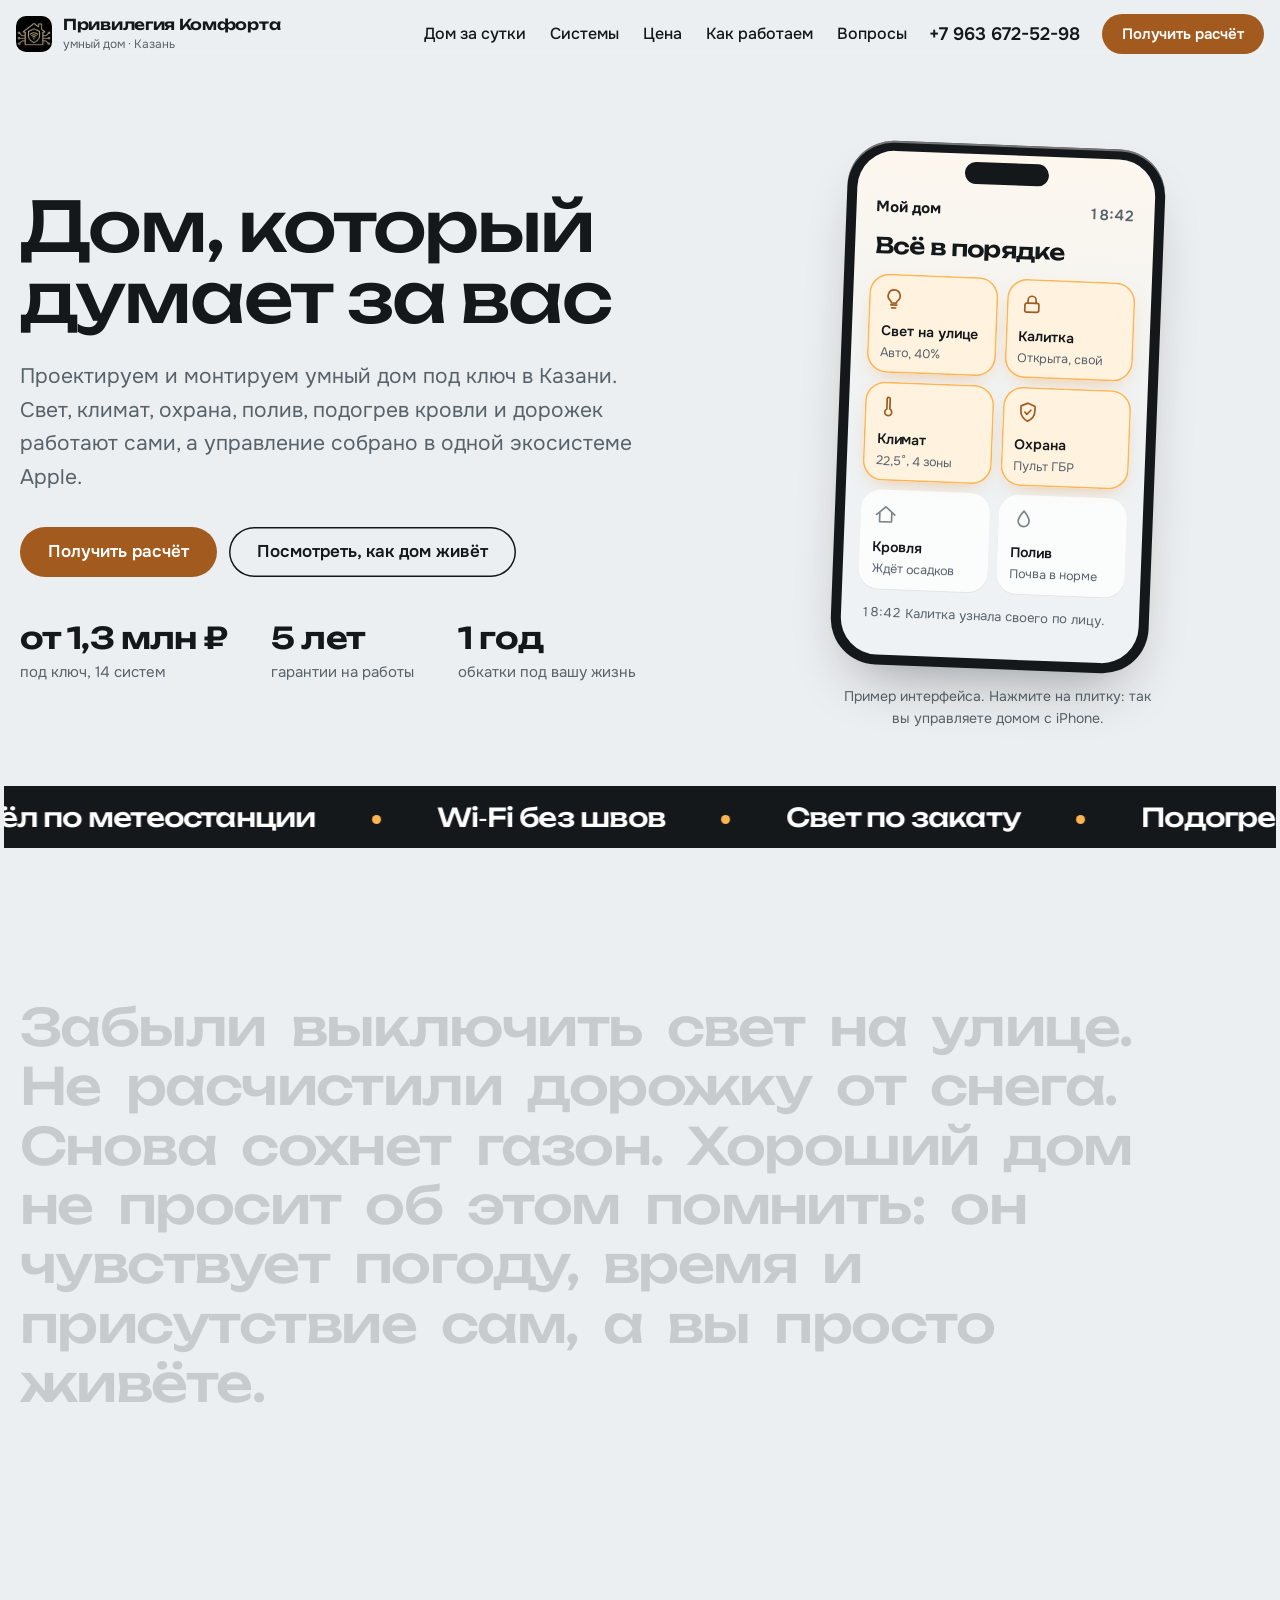
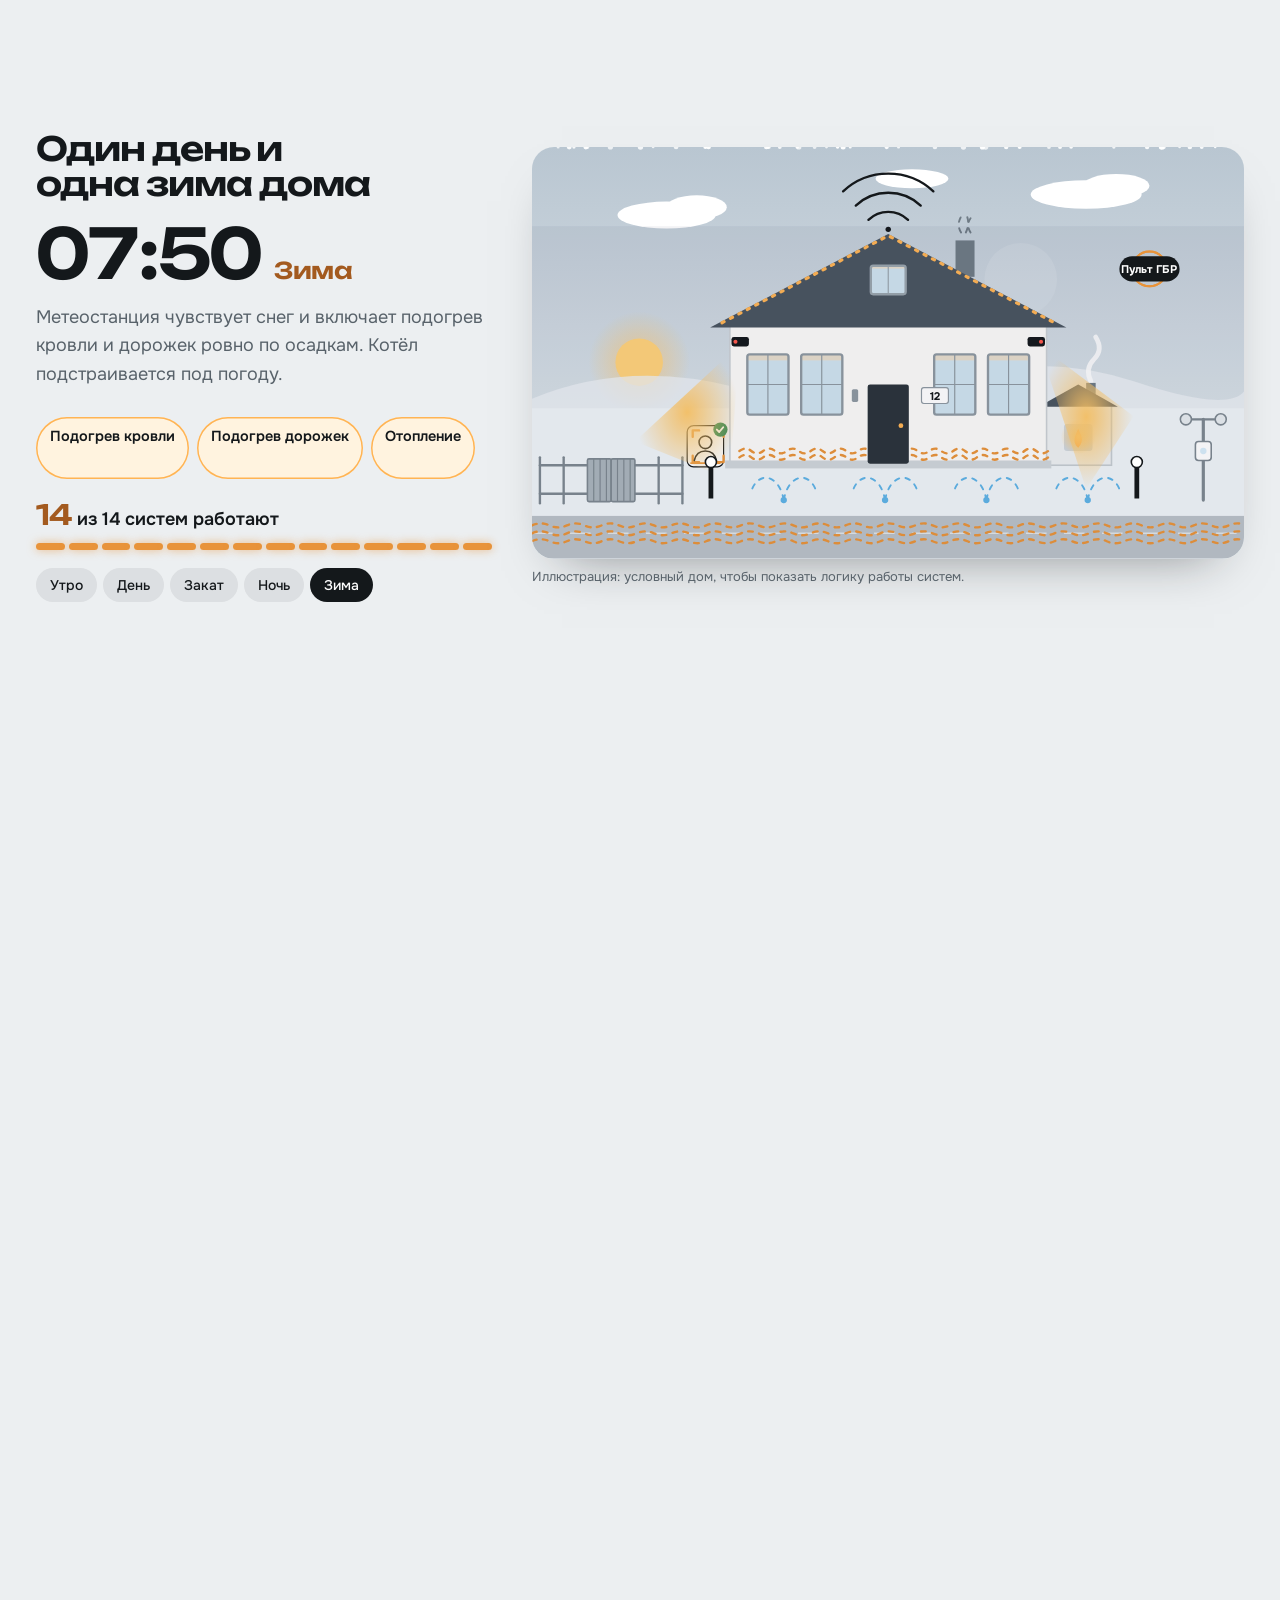
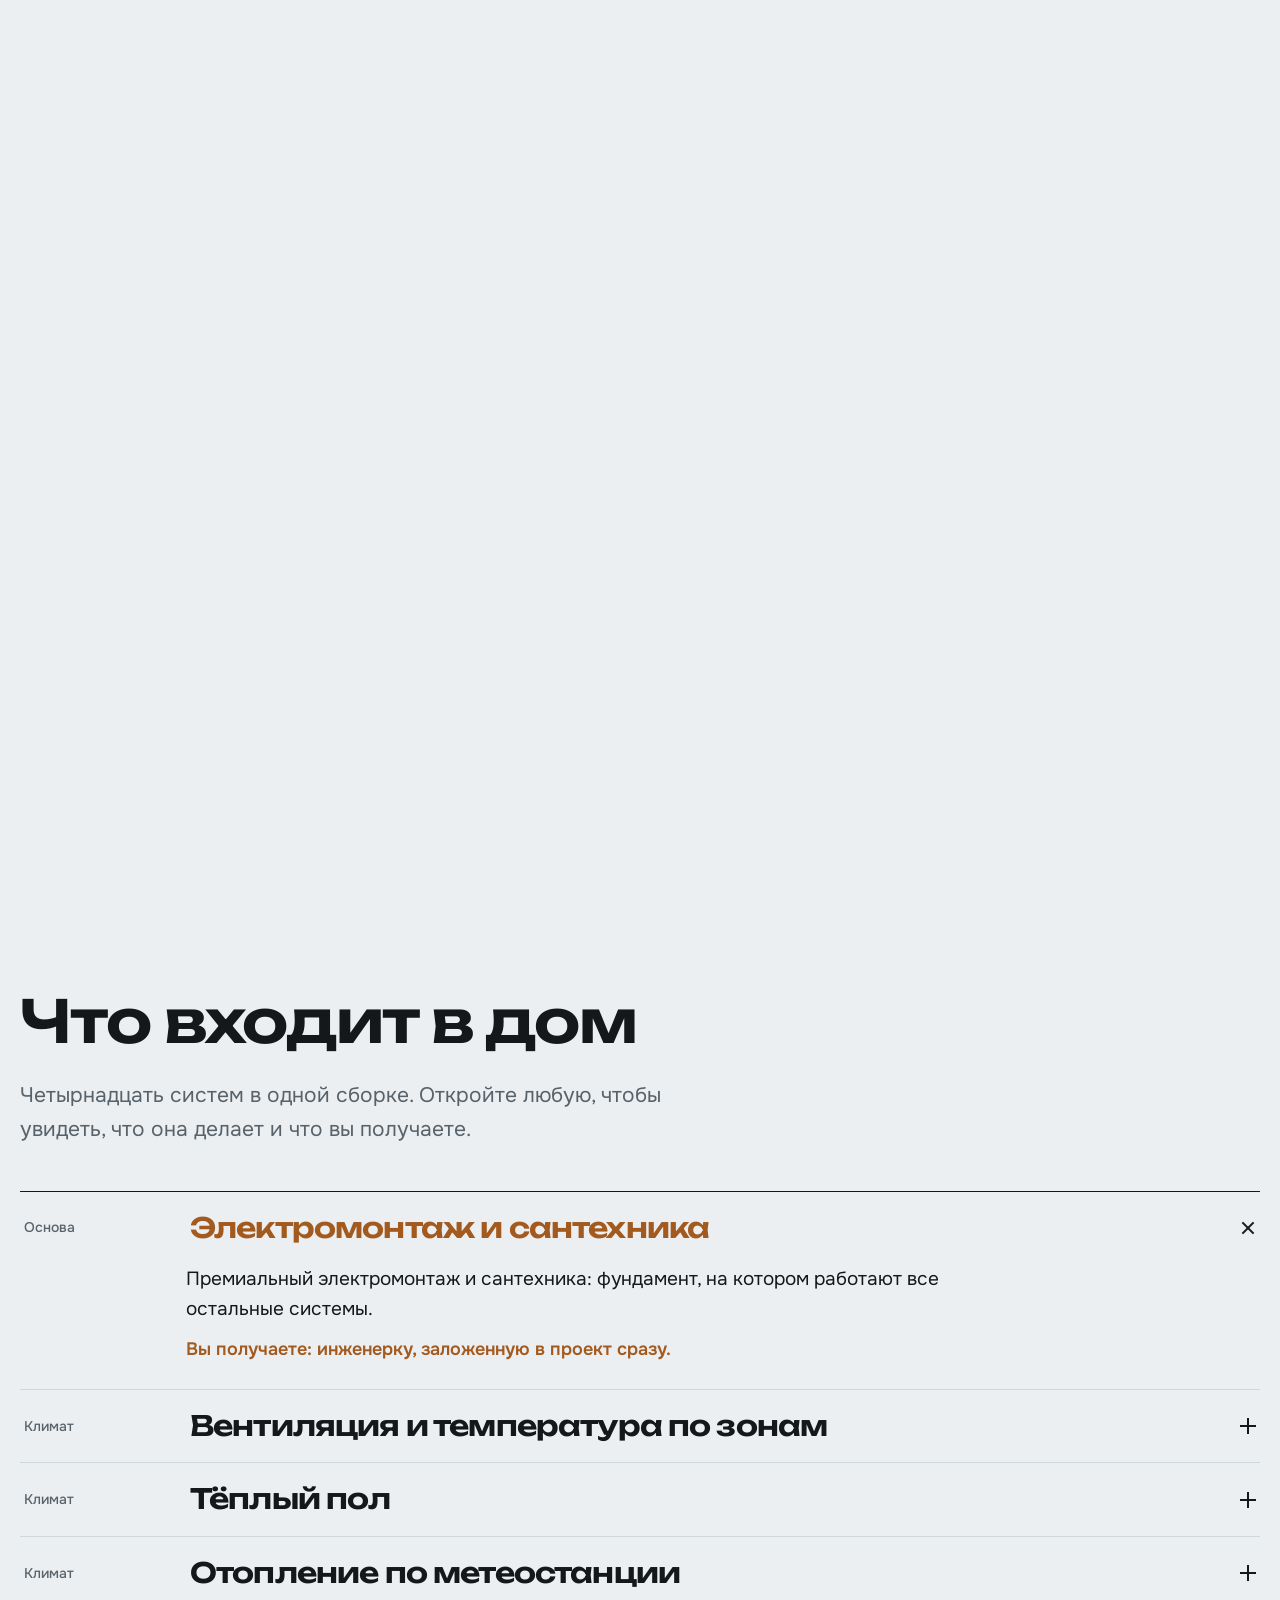
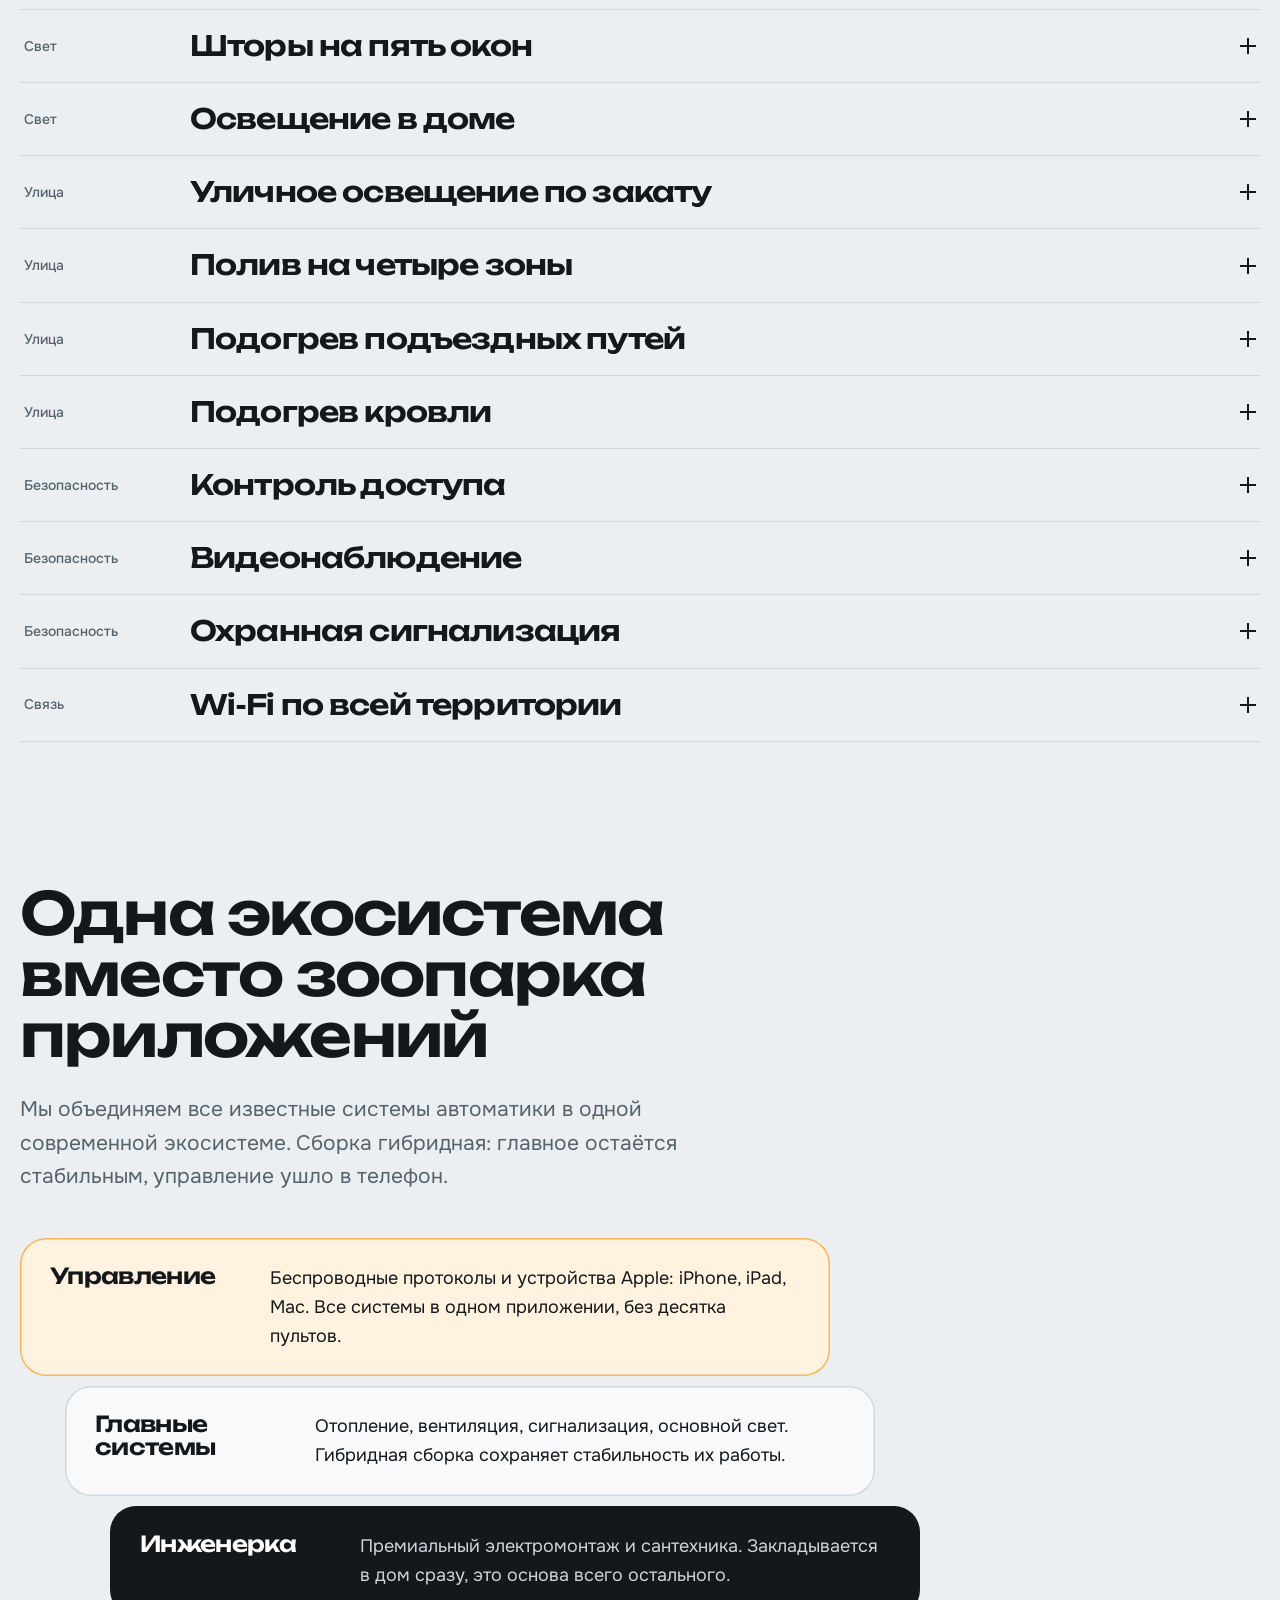
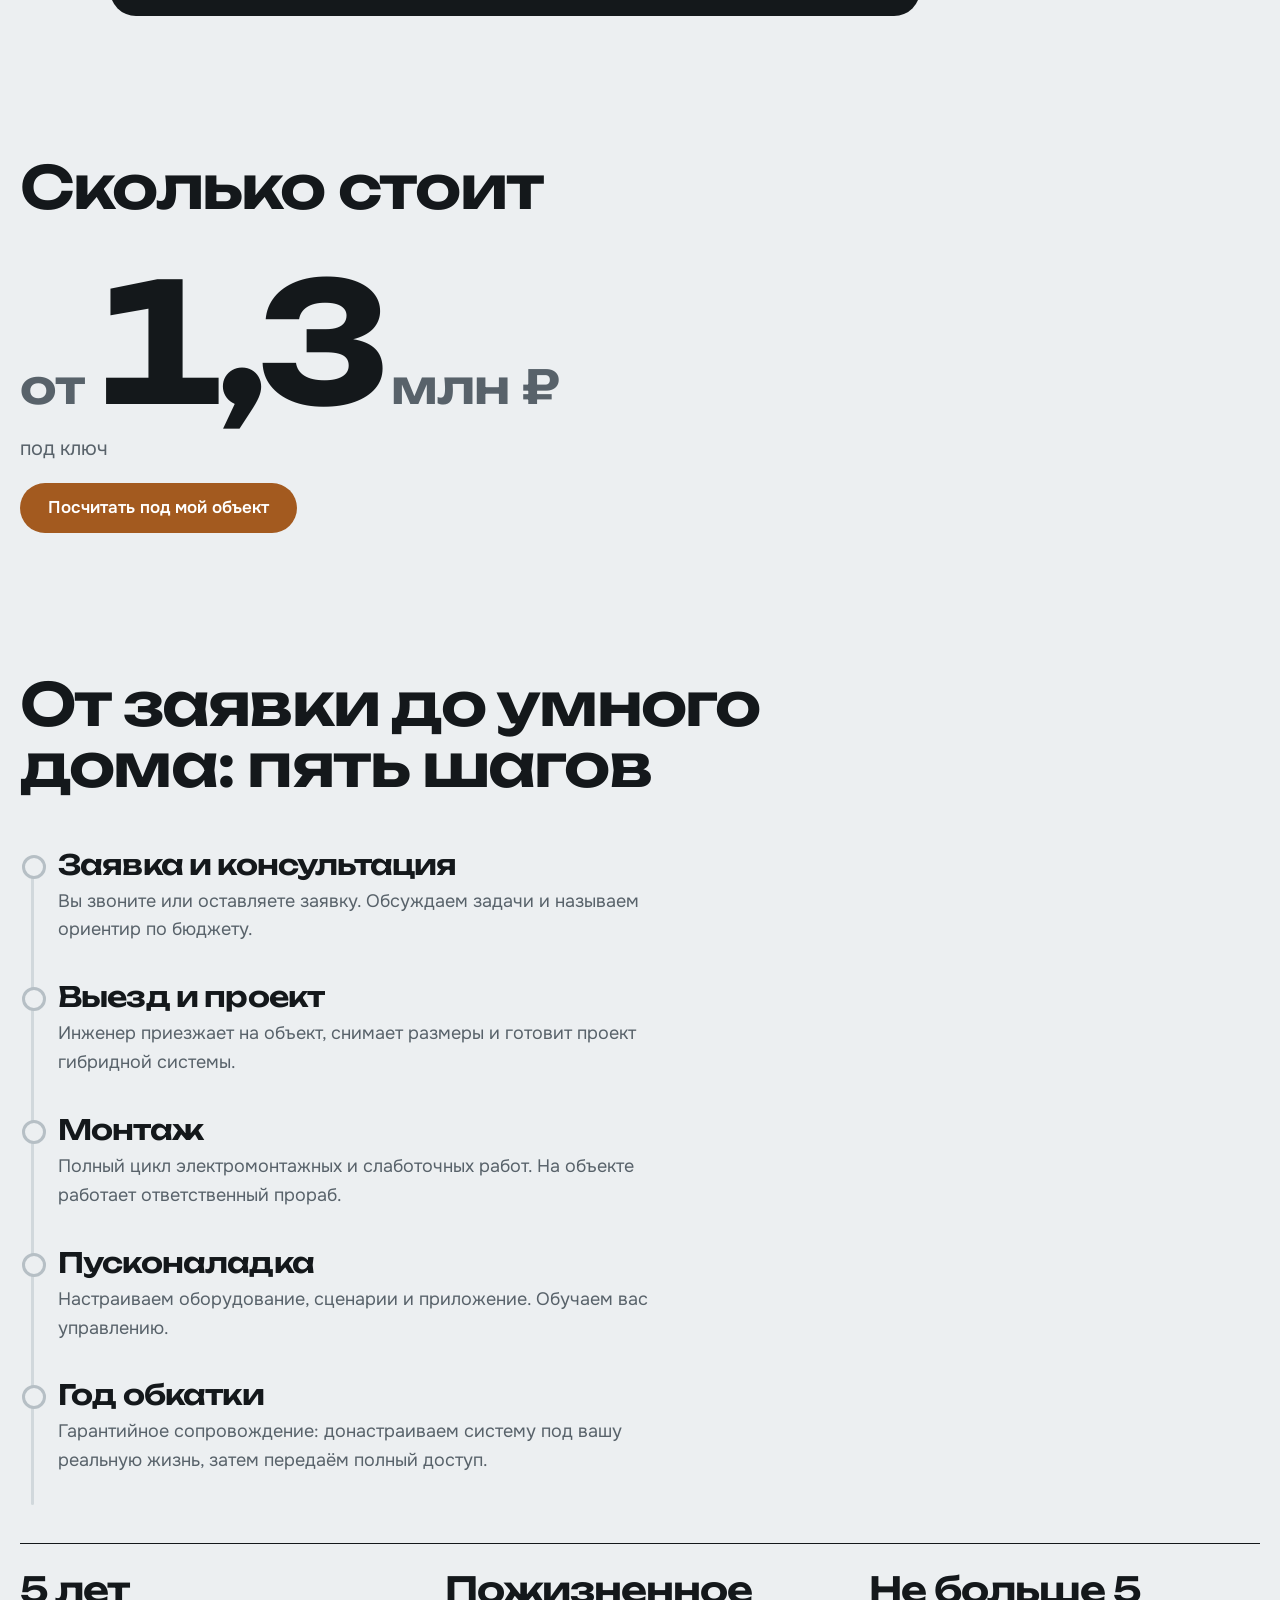
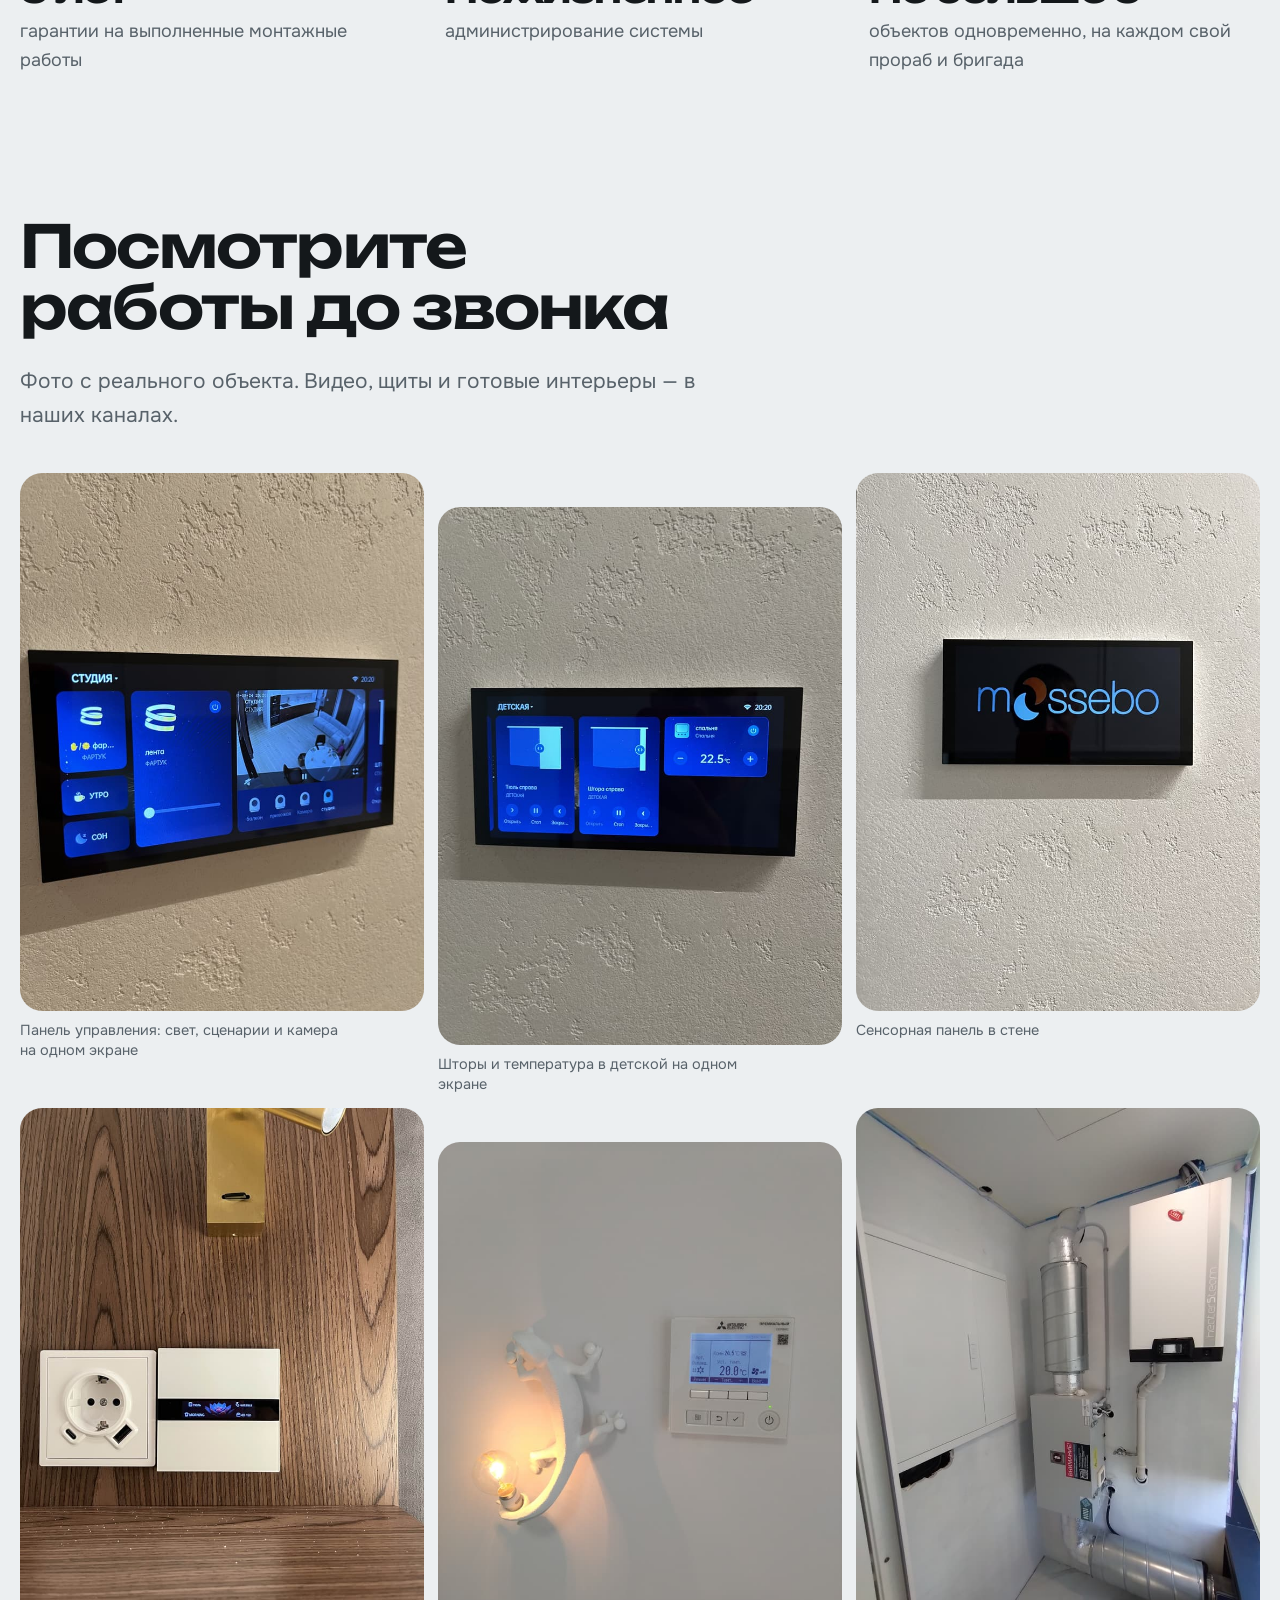
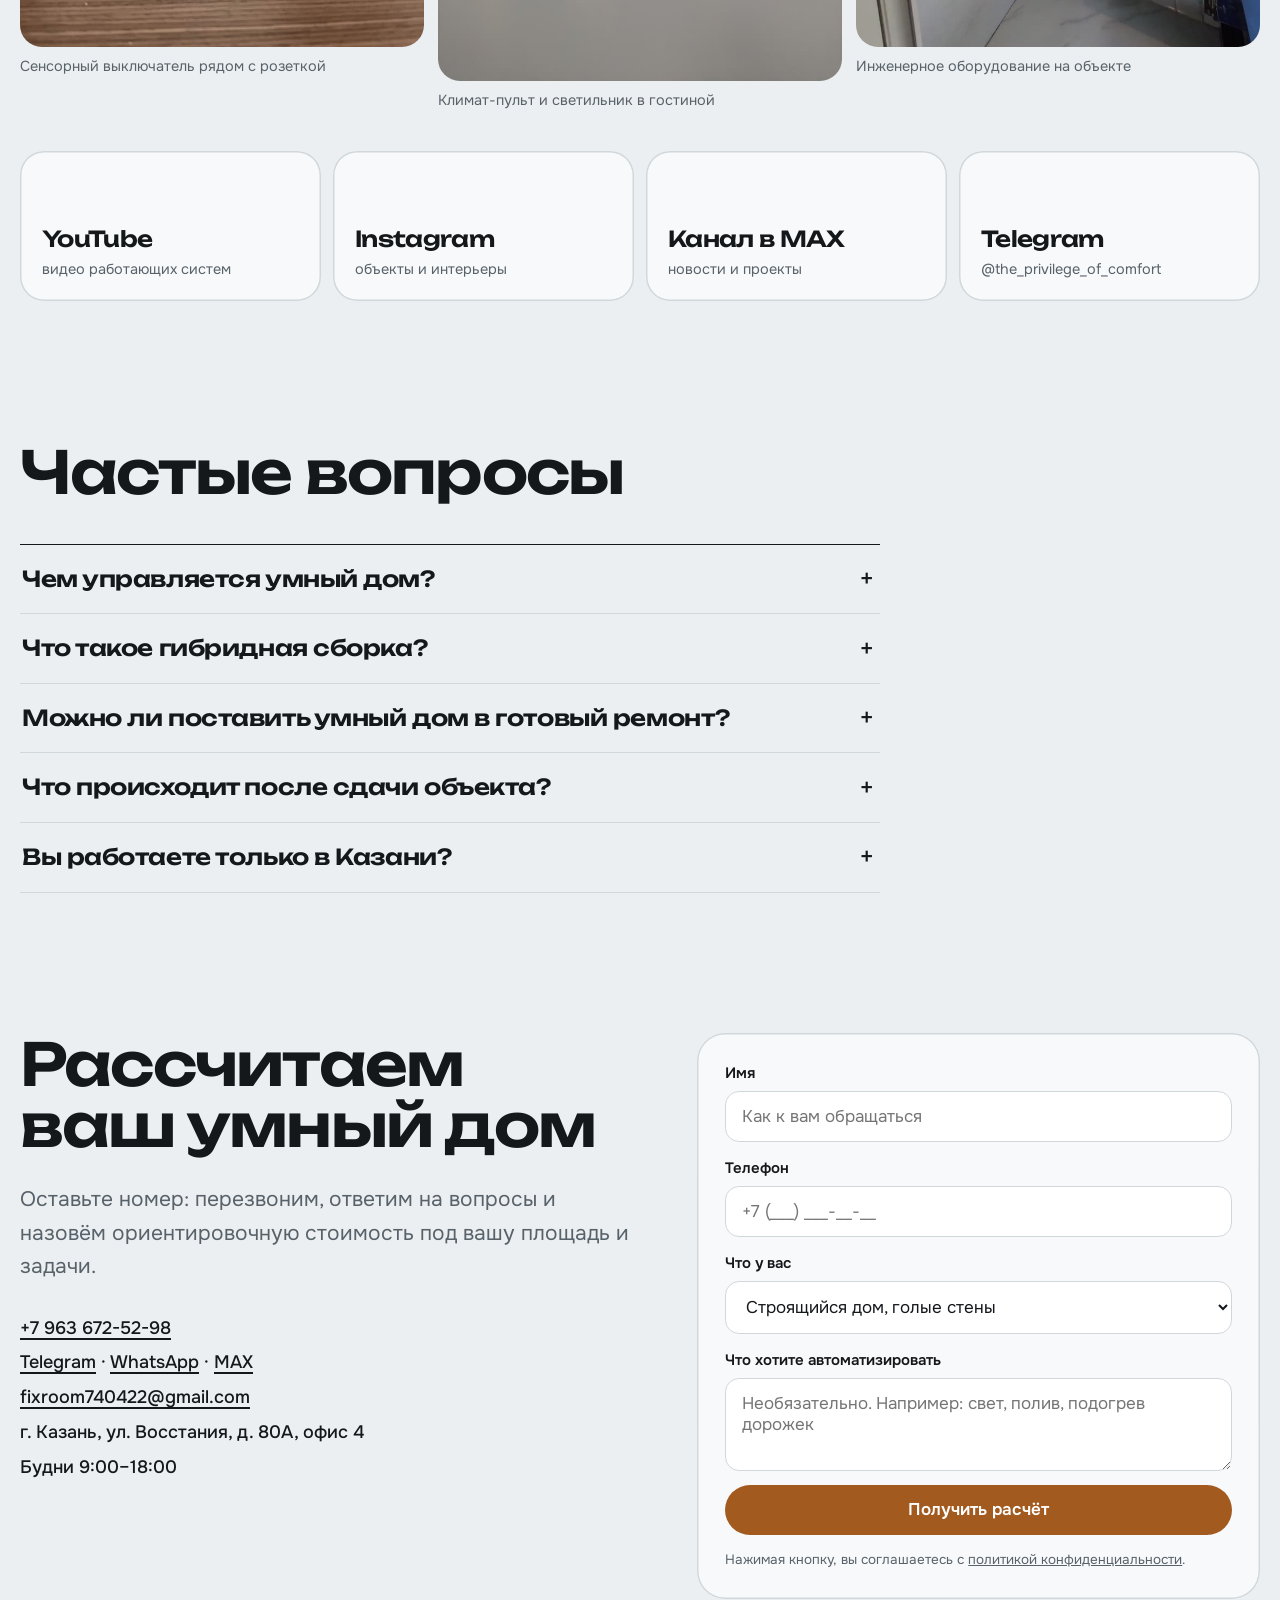
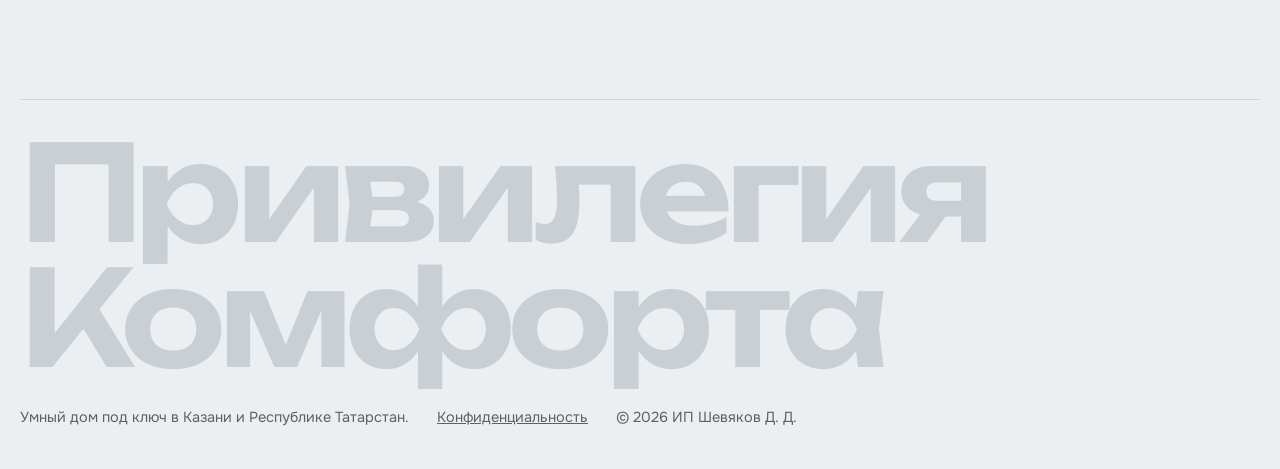
==== commit 939b501d: "Правки: цена от 1,3 млн, логотип, фото объекта Co-Authored-By: Claude Sonnet 5.5 <noreply@anthropic." ====
--- a/index.html
+++ b/index.html
@@ -4,12 +4,12 @@
 <meta charset="utf-8">
 <meta name="viewport" content="width=device-width, initial-scale=1">
 <title>Умный дом под ключ в Казани — Привилегия Комфорта</title>
-<meta name="description" content="Умный дом под ключ в Казани: свет, климат, охрана, полив, подогрев кровли и дорожек в одной экосистеме Apple. Гибридная сборка, 5 лет гарантии. От 2,5 млн ₽.">
+<meta name="description" content="Умный дом под ключ в Казани: свет, климат, охрана, полив, подогрев кровли и дорожек в одной экосистеме Apple. Гибридная сборка, 5 лет гарантии. От 1,3 млн ₽ под ключ.">
 <meta property="og:title" content="Привилегия Комфорта — умный дом под ключ в Казани">
-<meta property="og:description" content="14 систем в одной экосистеме: свет, климат, охрана, полив, подогрев кровли и дорожек. От 2,5 млн ₽ под ключ.">
+<meta property="og:description" content="14 систем в одной экосистеме: свет, климат, охрана, полив, подогрев кровли и дорожек. От 1,3 млн ₽ под ключ.">
 <meta property="og:type" content="website">
 <meta name="theme-color" content="#eceff1">
-<link rel="icon" href="data:image/svg+xml,%3Csvg xmlns='http://www.w3.org/2000/svg' viewBox='0 0 32 32'%3E%3Crect width='32' height='32' rx='9' fill='%2314181b'/%3E%3Cpath d='M6 17 L16 8 L26 17' fill='none' stroke='%23fff' stroke-width='2.6' stroke-linecap='round' stroke-linejoin='round'/%3E%3Ccircle cx='16' cy='21.5' r='3.2' fill='%23ffb454'/%3E%3C/svg%3E">
+<link rel="icon" type="image/png" href="img/favicon.png">
 <link rel="preconnect" href="https://fonts.googleapis.com">
 <link rel="preconnect" href="https://fonts.gstatic.com" crossorigin>
 <link href="https://fonts.googleapis.com/css2?family=Onest:wght@300..800&family=Unbounded:wght@400..800&display=swap" rel="stylesheet">
@@ -21,7 +21,7 @@
 
 <header class="bar" id="bar">
   <a class="logo" href="#top" aria-label="Привилегия Комфорта, умный дом в Казани">
-    <svg viewBox="0 0 32 32" width="34" height="34" aria-hidden="true"><rect width="32" height="32" rx="9" fill="#14181b"/><path d="M6 17 L16 8 L26 17" fill="none" stroke="#fff" stroke-width="2.6" stroke-linecap="round" stroke-linejoin="round"/><circle cx="16" cy="21.5" r="3.2" fill="#ffb454"/></svg>
+    <img src="img/logo.png" width="36" height="36" alt="">
     <span>Привилегия Комфорта<small>умный дом · Казань</small></span>
   </a>
   <nav class="nav" aria-label="Разделы">
@@ -46,7 +46,7 @@
       <a class="btn btn--ghost" href="#day" data-magnetic>Посмотреть, как дом живёт</a>
     </div>
     <dl class="facts">
-      <div><dt>2,5 млн ₽</dt><dd>под ключ, 14 систем</dd></div>
+      <div><dt>от 1,3 млн ₽</dt><dd>под ключ, 14 систем</dd></div>
       <div><dt>5 лет</dt><dd>гарантии на работы</dd></div>
       <div><dt>1 год</dt><dd>обкатки под вашу жизнь</dd></div>
     </dl>
@@ -242,12 +242,12 @@
     <p class="lead">Четырнадцать систем в одной сборке. Откройте любую, чтобы увидеть, что она делает и что вы получаете.</p>
   </div>
   <div class="sys" id="sysList">
-    <details name="sys" open><summary><span class="sys__n">Основа</span><b>Электромонтаж и сантехника</b></summary><div class="sys__body"><p>Премиальный электромонтаж и сантехника: фундамент, на котором работают все остальные системы.</p><p class="sys__get">Вы получаете: инженерку, заложенную в смету сразу. Это 0,8 млн ₽ из 2,5 млн.</p></div></details>
+    <details name="sys" open><summary><span class="sys__n">Основа</span><b>Электромонтаж и сантехника</b></summary><div class="sys__body"><p>Премиальный электромонтаж и сантехника: фундамент, на котором работают все остальные системы.</p><p class="sys__get">Вы получаете: инженерку, заложенную в проект сразу.</p></div></details>
     <details name="sys"><summary><span class="sys__n">Климат</span><b>Вентиляция и температура по зонам</b></summary><div class="sys__body"><p>Система с минимальной вытяжкой и зональный контроль температуры до 4 зон.</p><p class="sys__get">Вы получаете: нужная температура в каждой комнате и всегда проветренное свежее помещение. Вентиляция не даёт распространяться плесени и грибку.</p></div></details>
     <details name="sys"><summary><span class="sys__n">Климат</span><b>Тёплый пол</b></summary><div class="sys__body"><p>Прогрев помещения по всей площади, управление в общей системе.</p><p class="sys__get">Вы получаете: дополнительный комфорт и сухой дом круглый год.</p></div></details>
     <details name="sys"><summary><span class="sys__n">Климат</span><b>Отопление по метеостанции</b></summary><div class="sys__body"><p>Управление котлом: автоматика ведёт отопление по данным метеостанции, а не по вчерашней погоде.</p><p class="sys__get">Вы получаете: точную работу котла под реальную погоду за окном.</p></div></details>
     <details name="sys"><summary><span class="sys__n">Свет</span><b>Шторы на пять окон</b></summary><div class="sys__body"><p>Электроприводы штор на до 5 окон: открываются и закрываются по сценарию.</p><p class="sys__get">Вы получаете: утро, которое начинается со света, и вечер без обхода окон.</p></div></details>
-    <details name="sys"><summary><span class="sys__n">Свет</span><b>Освещение в доме</b></summary><div class="sys__body"><p>Разные удобные сценарии освещения, которые включаются от присутствия.</p><p class="sys__get">Вы получаете: свет, который идёт за вами и сам выключается за спиной. Окончательные осветительные приборы в смету не входят.</p></div></details>
+    <details name="sys"><summary><span class="sys__n">Свет</span><b>Освещение в доме</b></summary><div class="sys__body"><p>Разные удобные сценарии освещения, которые включаются от присутствия.</p><p class="sys__get">Вы получаете: свет, который идёт за вами и сам выключается за спиной.</p></div></details>
     <details name="sys"><summary><span class="sys__n">Улица</span><b>Уличное освещение по закату</b></summary><div class="sys__body"><p>Автоматическое освещение от захода до восхода солнца с автодимированием.</p><p class="sys__get">Вы получаете: никогда не забытый свет на улице, всегда видный номер дома, экономию электроэнергии и статус дома в телефоне.</p></div></details>
     <details name="sys"><summary><span class="sys__n">Улица</span><b>Полив на четыре зоны</b></summary><div class="sys__body"><p>Полив 4 зон с контролем по влажности почвы.</p><p class="sys__get">Вы получаете: газон без хлопот и без пересохших пятен.</p></div></details>
     <details name="sys"><summary><span class="sys__n">Улица</span><b>Подогрев подъездных путей</b></summary><div class="sys__body"><p>Метеостанция включает подогрев точно по выпадению осадков.</p><p class="sys__get">Вы получаете: чистые дорожки без лопаты и дольше живущее дорожное полотно.</p></div></details>
@@ -283,21 +283,10 @@
 
 <!-- PRICE -->
 <section class="price" id="price" aria-labelledby="priceH">
-  <div class="sec__head">
-    <h2 id="priceH" class="mask">Сколько стоит</h2>
-    <p class="lead">Цена одна, без вилок и «от». Выберите, как вы заходите на объект.</p>
-  </div>
+  <div class="sec__head"><h2 id="priceH" class="mask">Сколько стоит</h2></div>
   <div class="price__box">
-    <div class="tabs" data-pill role="group" aria-label="Как заходите на объект">
-      <button type="button" data-pill-item class="is-active" data-m="all" aria-pressed="true">Под ключ</button>
-      <button type="button" data-pill-item data-m="bare" aria-pressed="false">Голые стены</button>
-    </div>
-    <p class="price__num"><b id="pNum">2,5</b><span> млн ₽</span></p>
-    <p class="price__cap" id="pCap">Умный дом под ключ, без установки окончательных осветительных приборов и розеток. Из них 0,8 млн ₽ — заложенная инженерка.</p>
-    <div class="bar2" aria-hidden="true">
-      <i class="bar2__eng" id="barEng"><span>Инженерка 0,8 млн</span></i>
-      <i class="bar2__sm" id="barSm"><span>Умный дом 1,7 млн</span></i>
-    </div>
+    <p class="price__num"><span class="from">от </span><b>1,3</b><span> млн ₽</span></p>
+    <p class="price__cap">под ключ</p>
     <a class="btn" href="#order" data-magnetic>Посчитать под мой объект</a>
   </div>
 </section>
@@ -325,7 +314,15 @@
 <section class="proof" id="proof" aria-labelledby="proofH">
   <div class="sec__head">
     <h2 id="proofH" class="mask">Посмотрите работы до звонка</h2>
-    <p class="lead">Видео, фото щитов и готовых интерьеров лежат в наших каналах.</p>
+    <p class="lead">Фото с реального объекта. Видео, щиты и готовые интерьеры — в наших каналах.</p>
+  </div>
+  <div class="gallery">
+    <figure class="shot" data-reveal><img src="img/panel-studio.jpg" width="750" height="1000" loading="lazy" alt="Панель управления: свет, сценарии и камера на одном экране"><figcaption>Панель управления: свет, сценарии и камера на одном экране</figcaption></figure>
+    <figure class="shot" data-reveal><img src="img/panel-kids.jpg" width="750" height="1000" loading="lazy" alt="Шторы и температура в детской на одном экране"><figcaption>Шторы и температура в детской на одном экране</figcaption></figure>
+    <figure class="shot" data-reveal><img src="img/panel-mossebo.jpg" width="750" height="1000" loading="lazy" alt="Сенсорная панель в стене"><figcaption>Сенсорная панель в стене</figcaption></figure>
+    <figure class="shot" data-reveal><img src="img/switch.jpg" width="750" height="1000" loading="lazy" alt="Сенсорный выключатель рядом с розеткой"><figcaption>Сенсорный выключатель рядом с розеткой</figcaption></figure>
+    <figure class="shot" data-reveal><img src="img/climate.jpg" width="750" height="1000" loading="lazy" alt="Климат-пульт и светильник в гостиной"><figcaption>Климат-пульт и светильник в гостиной</figcaption></figure>
+    <figure class="shot" data-reveal><img src="img/equipment.jpg" width="750" height="1000" loading="lazy" alt="Инженерное оборудование на объекте"><figcaption>Инженерное оборудование на объекте</figcaption></figure>
   </div>
   <div class="links">
     <a class="link" href="https://youtube.com/@electric.smartsystems" target="_blank" rel="noopener" data-magnetic><span>YouTube</span><small>видео работающих систем</small></a>
@@ -340,7 +337,6 @@
   <div class="sec__head"><h2 id="faqH" class="mask">Частые вопросы</h2></div>
   <div class="faq__list">
     <details><summary>Чем управляется умный дом?</summary><p>Единый центр управления работает на базе экосистемы Apple: iPhone, iPad и Mac. Все системы собраны в одном приложении.</p></details>
-    <details><summary>Что не входит в 2,5 млн ₽?</summary><p>В цену под ключ не входит установка окончательных осветительных приборов и розеток. Всё остальное из списка систем входит, включая электромонтаж и сантехнику.</p></details>
     <details><summary>Что такое гибридная сборка?</summary><p>Главные системы дома (отопление, вентиляция, сигнализация, основной свет) остаются стабильными, а управление идёт по беспроводным протоколам. Так экосистема получается и надёжной, и доступной по цене.</p></details>
     <details><summary>Можно ли поставить умный дом в готовый ремонт?</summary><p>Да. Для готового ремонта подбираем беспроводные решения без штробления стен. Если ремонт впереди, рекомендуем заложить проводную инфраструктуру: она прослужит десятилетия.</p></details>
     <details><summary>Что происходит после сдачи объекта?</summary><p>Берём дом на гарантийное обслуживание. Год система обкатывается под вашу жизнь, мы оперативно донастраиваем сценарии, затем передаём полный доступ.</p></details>
--- a/styles.css
+++ b/styles.css
@@ -163,16 +163,9 @@
 
 /* price */
 .price__box{margin-top:40px;display:grid;gap:18px;justify-items:start;max-width:860px}
-.tabs{max-width:100%}
 .price__num{font:600 clamp(64px,13vw,170px)/.95 var(--f-display);letter-spacing:-.05em;font-variant-numeric:tabular-nums;color:var(--ink)}
-.price__num span{font-size:.28em;letter-spacing:-.02em;color:var(--mk-muted)}
-.price__cap{color:var(--mk-muted);max-width:32em;min-height:4.8em}
-.bar2{display:flex;width:100%;height:56px;gap:6px}
-.bar2 i{display:flex;align-items:center;padding-inline:16px;border-radius:14px;font-style:normal;font-weight:600;font-size:14.5px;white-space:nowrap;overflow:hidden;transition:flex-basis .8s cubic-bezier(.16,1,.3,1),background .5s,color .5s,opacity .5s}
-.bar2__eng{flex:0 0 31%;background:var(--ink);color:#fff}
-.bar2__sm{flex:1 1 0;background:var(--glow);color:var(--ink)}
-.price__box[data-m="bare"] .bar2__eng{flex-basis:0%;padding-inline:0;opacity:.0}
-@media (max-width:560px){.bar2 i{font-size:12.5px;padding-inline:10px}}
+.price__num .from,.price__num span{font-size:.28em;letter-spacing:-.02em;color:var(--mk-muted)}
+.price__cap{color:var(--mk-muted);font-size:20px;margin-top:-6px}
 
 /* steps */
 .tl{list-style:none;margin:48px 0 0;padding:0 0 0 38px;position:relative;max-width:760px}
@@ -223,3 +216,11 @@
 .foot{padding-block:30px 40px;border-top:1px solid var(--line)}
 .foot__big{font:600 clamp(30px,10.4vw,150px)/.94 var(--f-display);letter-spacing:-.05em;color:#c9d0d5;margin-bottom:26px}
 .foot__row{display:flex;flex-wrap:wrap;gap:10px 28px;font-size:14.5px;color:var(--mk-muted)}
+
+.logo img{display:block;border-radius:10px}
+.gallery{margin-top:40px;display:grid;grid-template-columns:repeat(3,1fr);gap:14px}
+.shot{margin:0;display:grid;gap:10px;align-content:start}
+.shot img{width:100%;height:auto;aspect-ratio:3/4;object-fit:cover;border-radius:22px;background:#dfe4e7;display:block}
+.shot figcaption{font-size:14.5px;color:var(--mk-muted);line-height:1.35;max-width:22em}
+.shot:nth-child(3n+2){margin-top:34px}
+@media (max-width:760px){.gallery{grid-template-columns:1fr 1fr;gap:12px}.shot:nth-child(3n+2){margin-top:0}.shot:nth-child(even){margin-top:24px}}
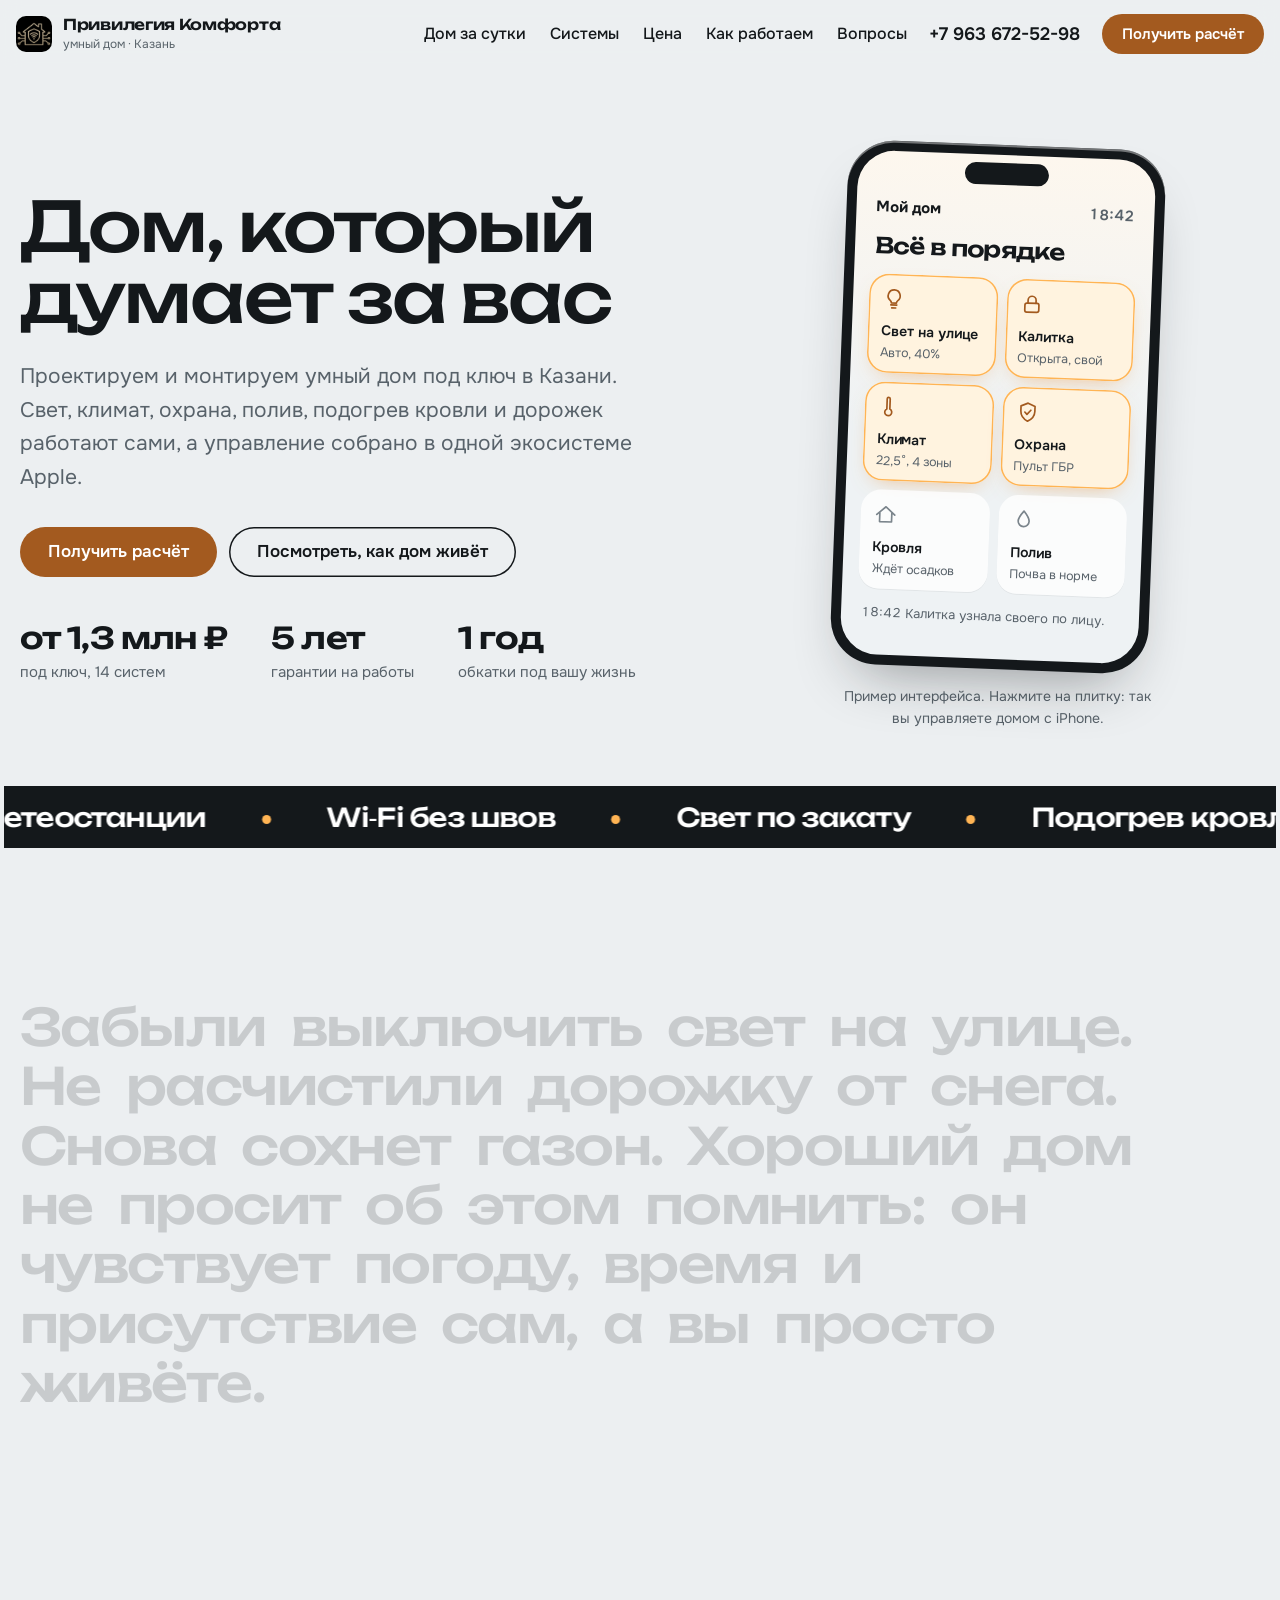
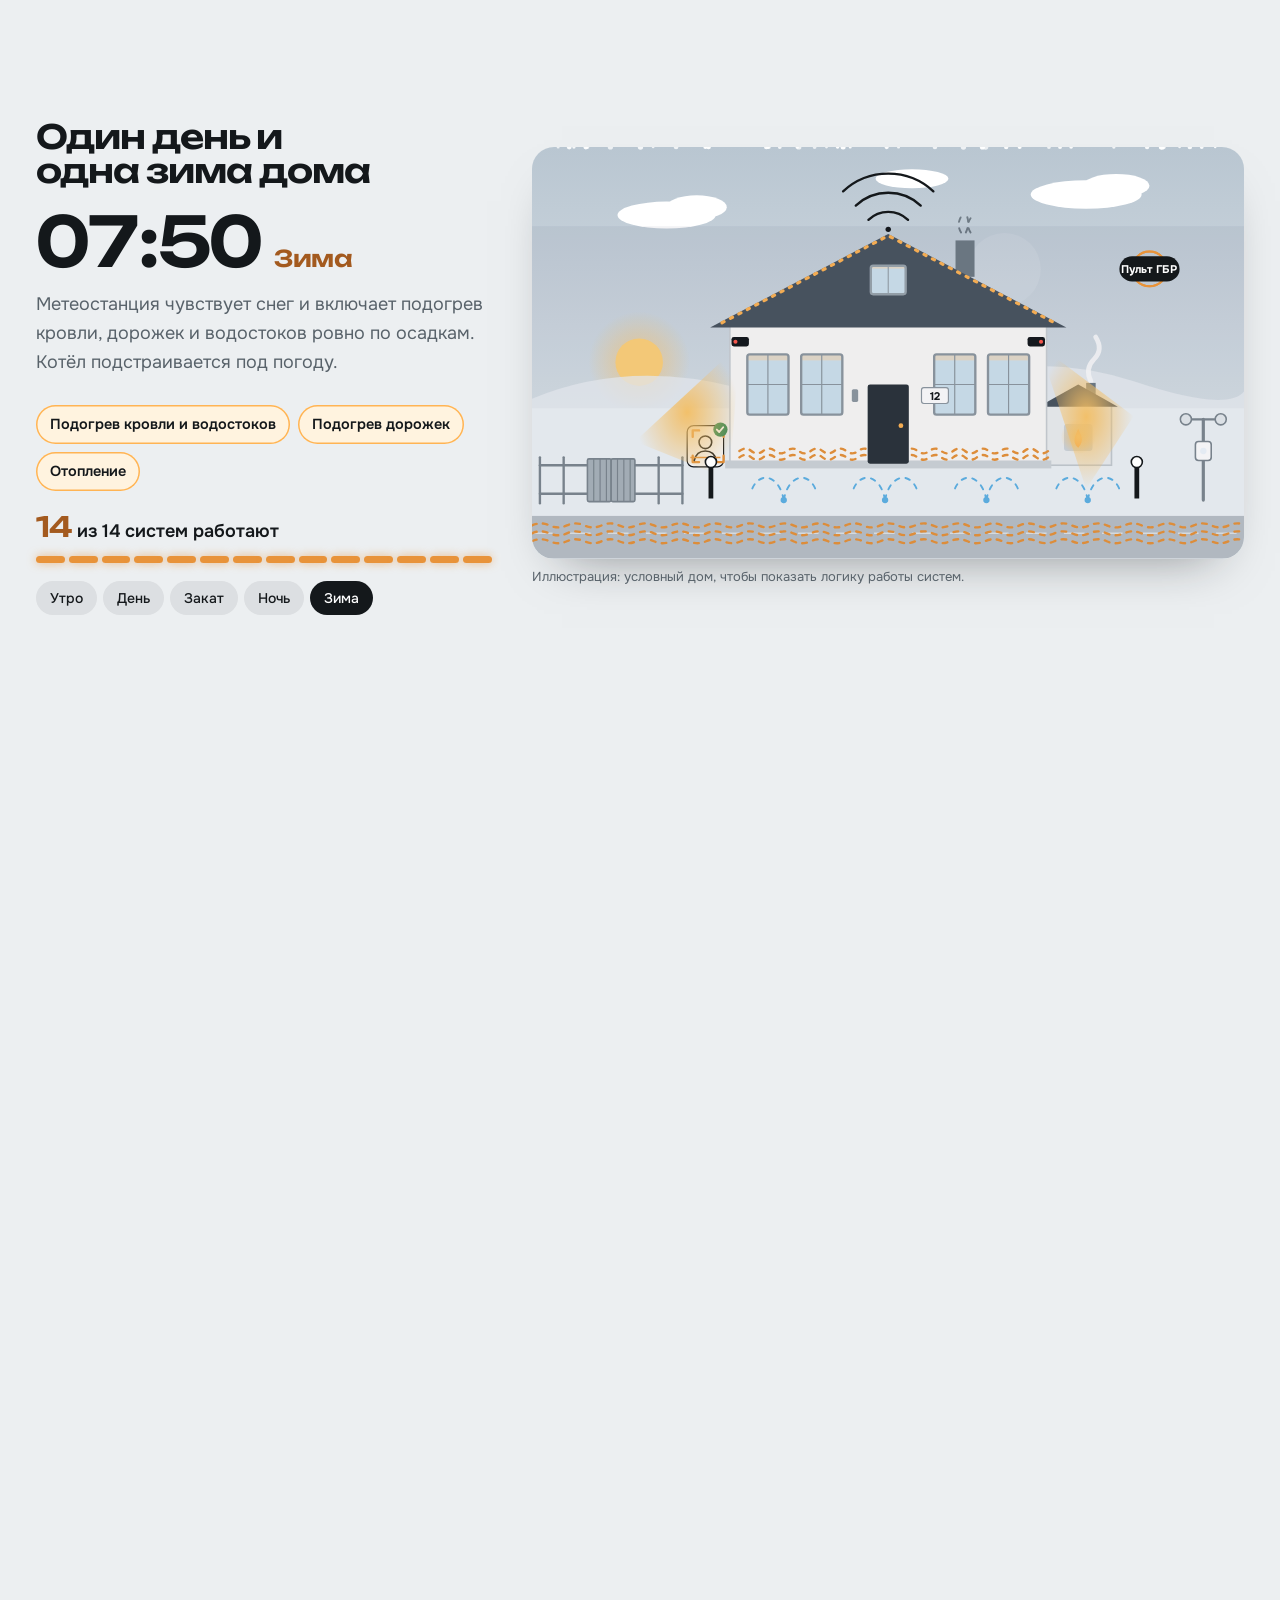
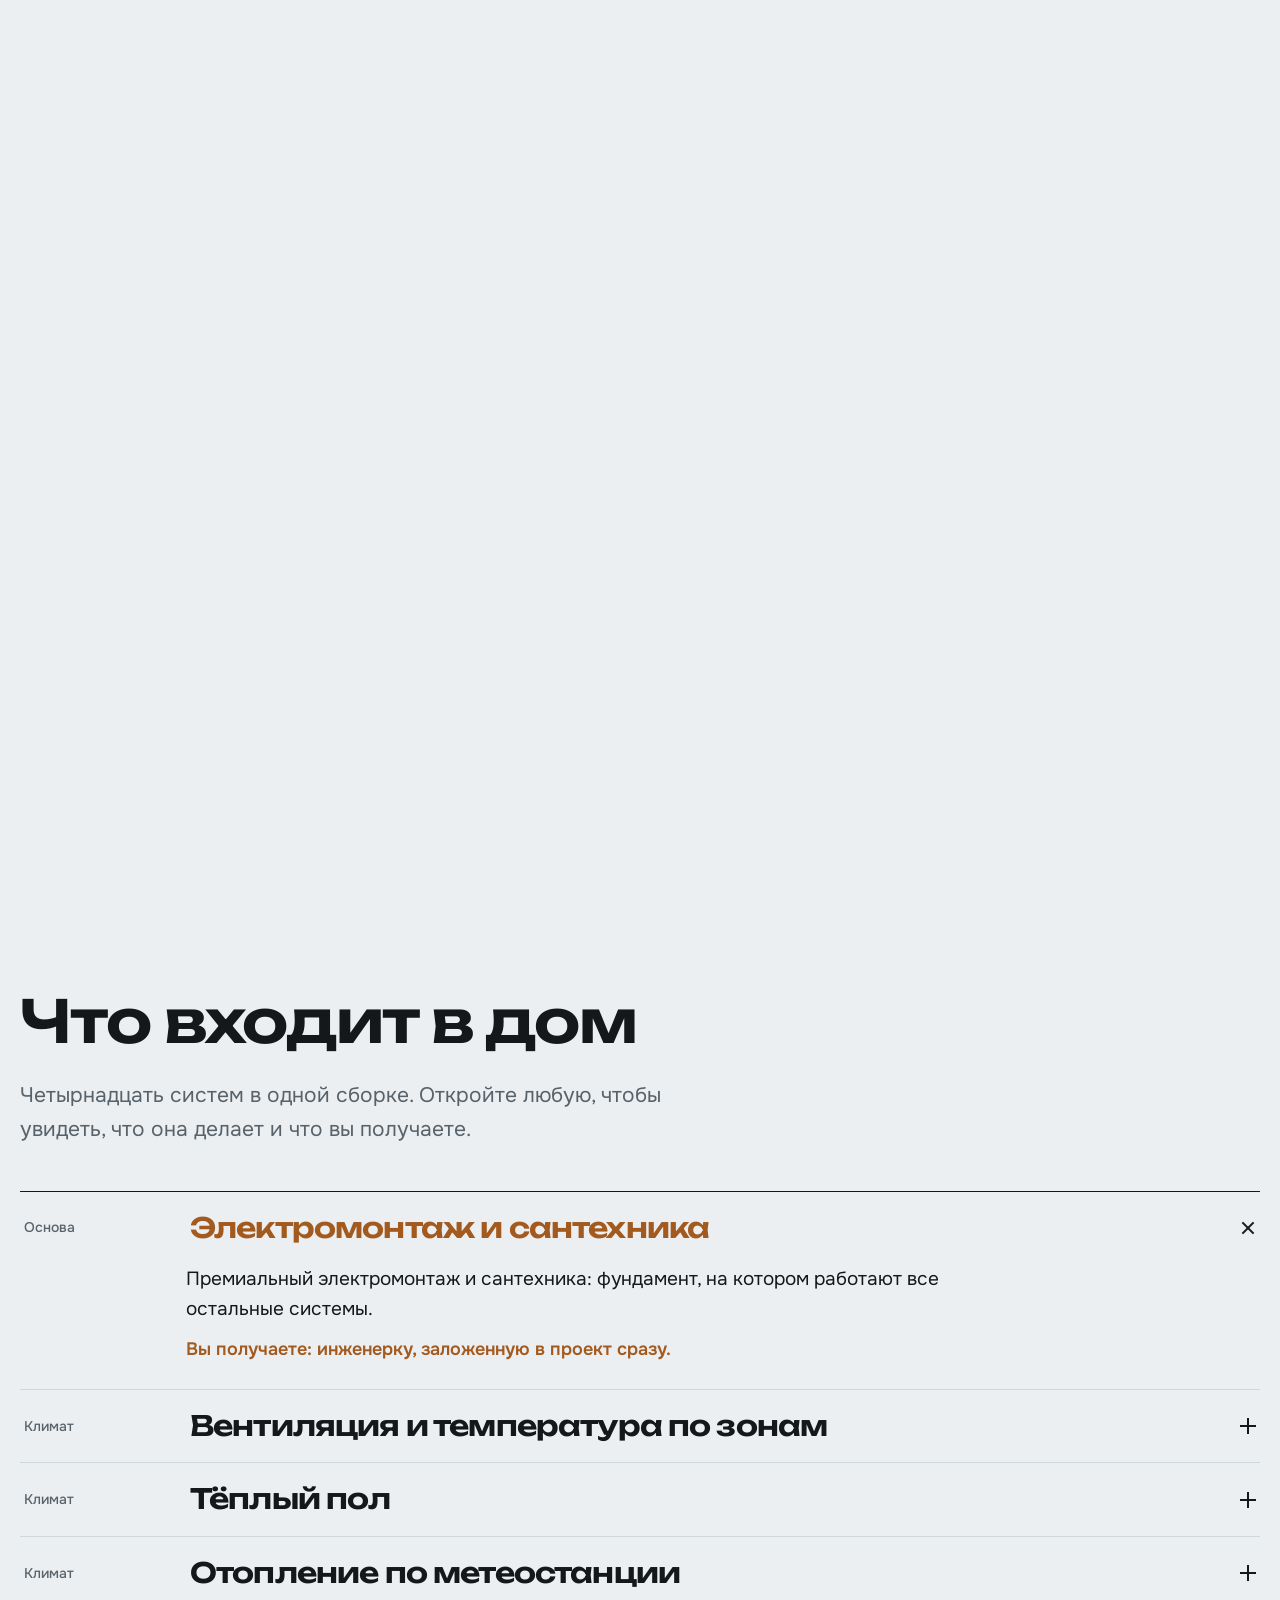
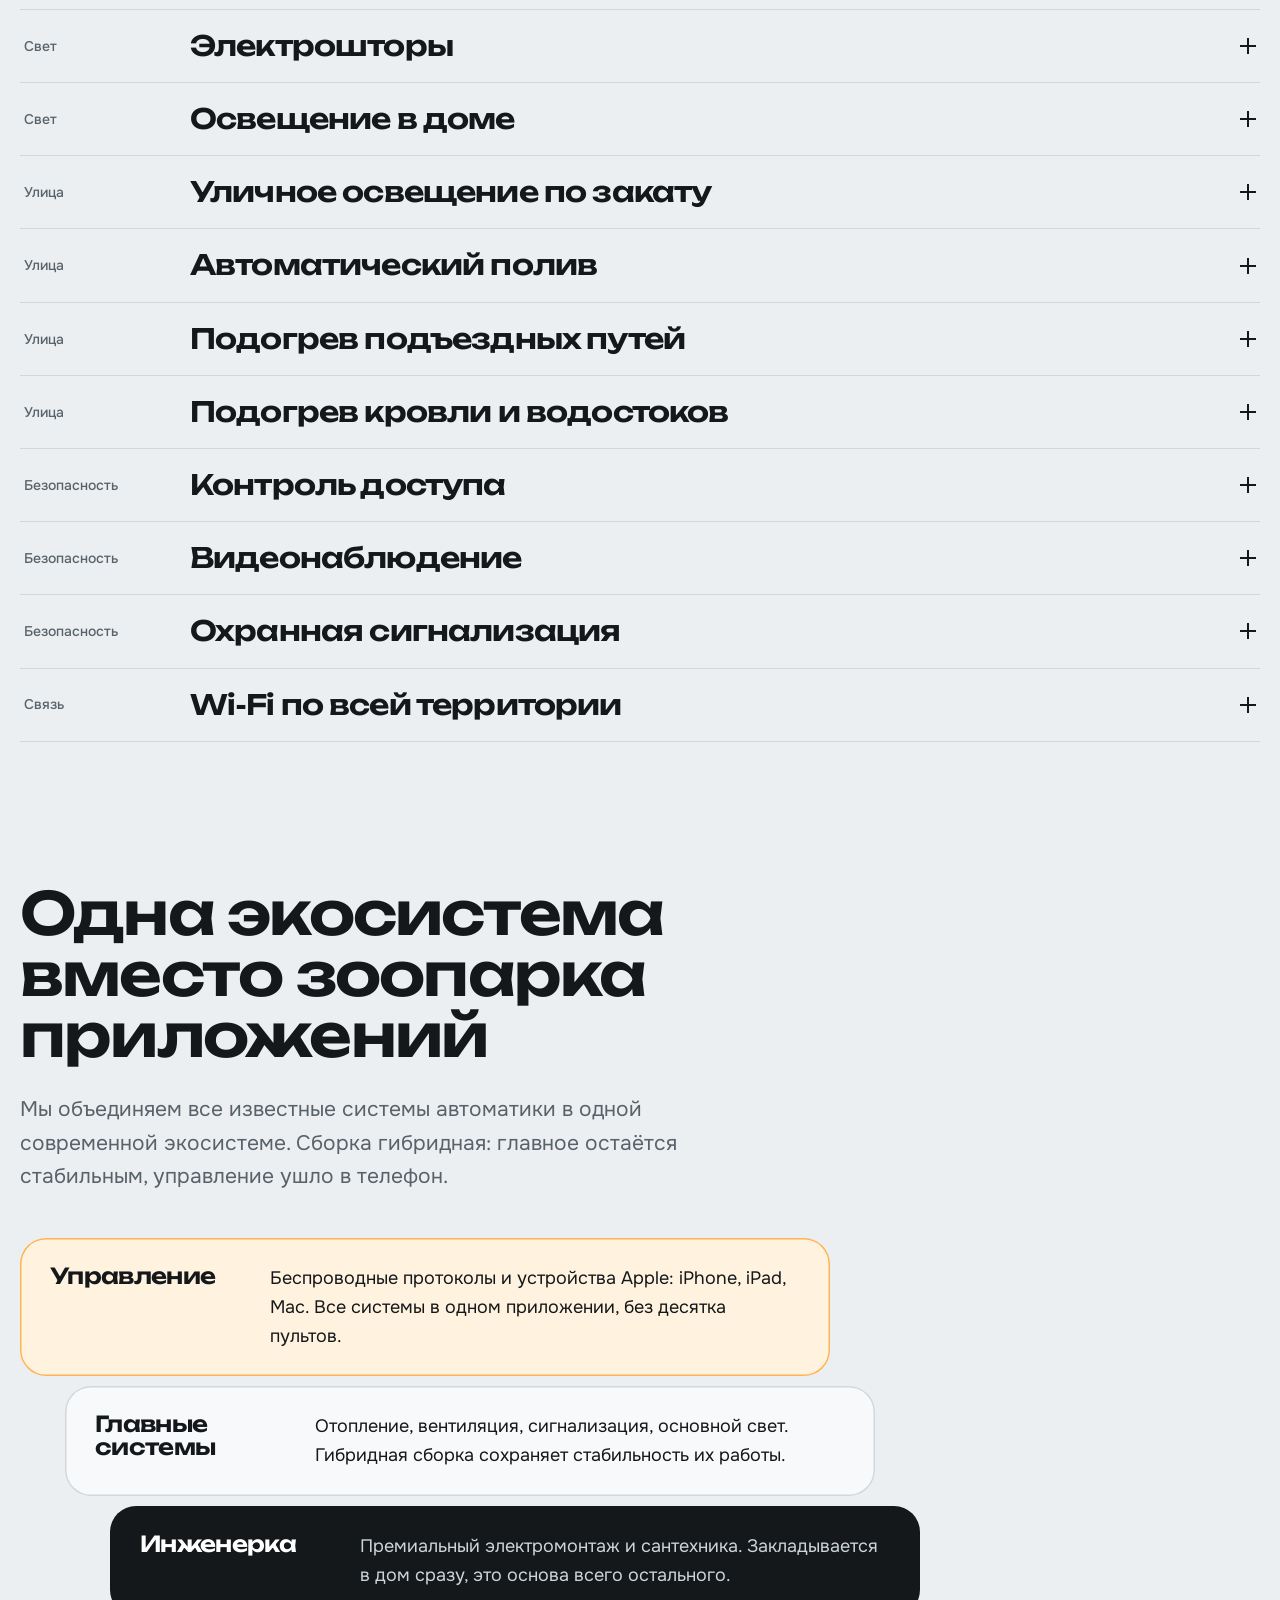
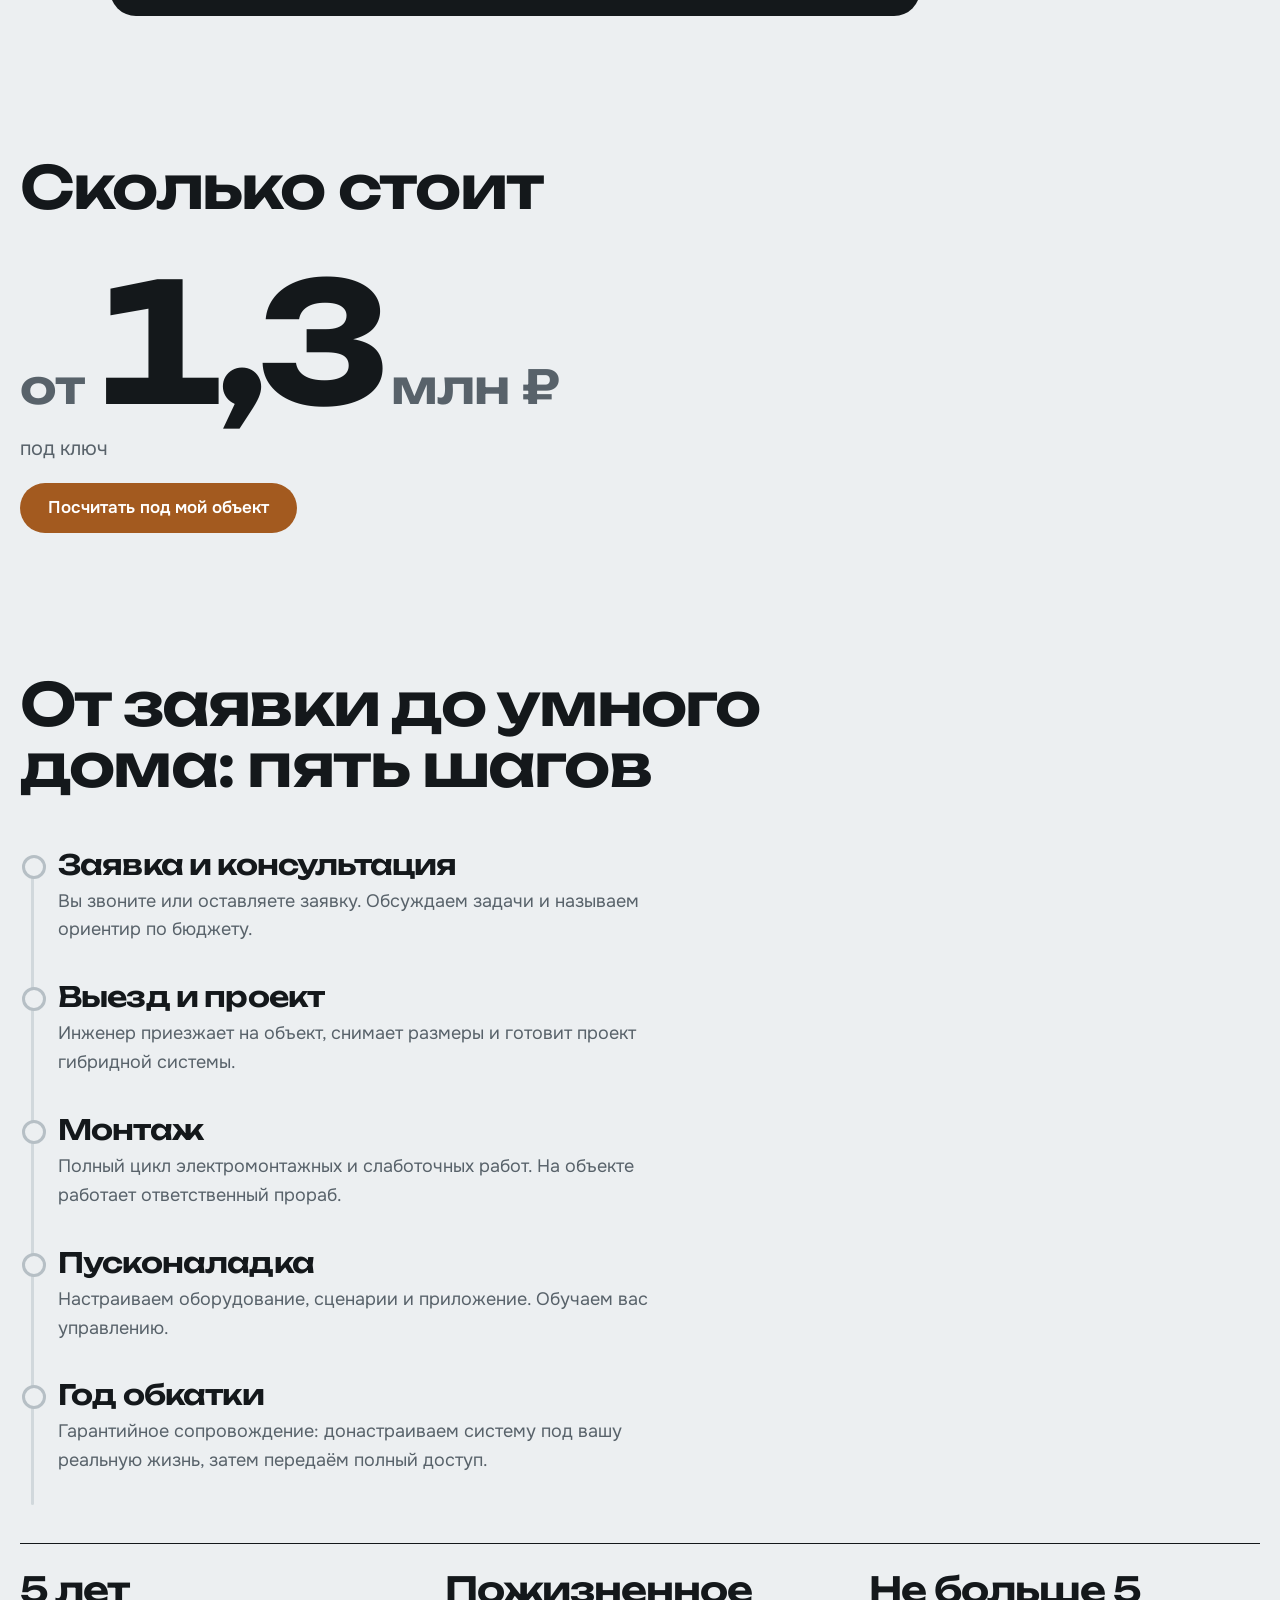
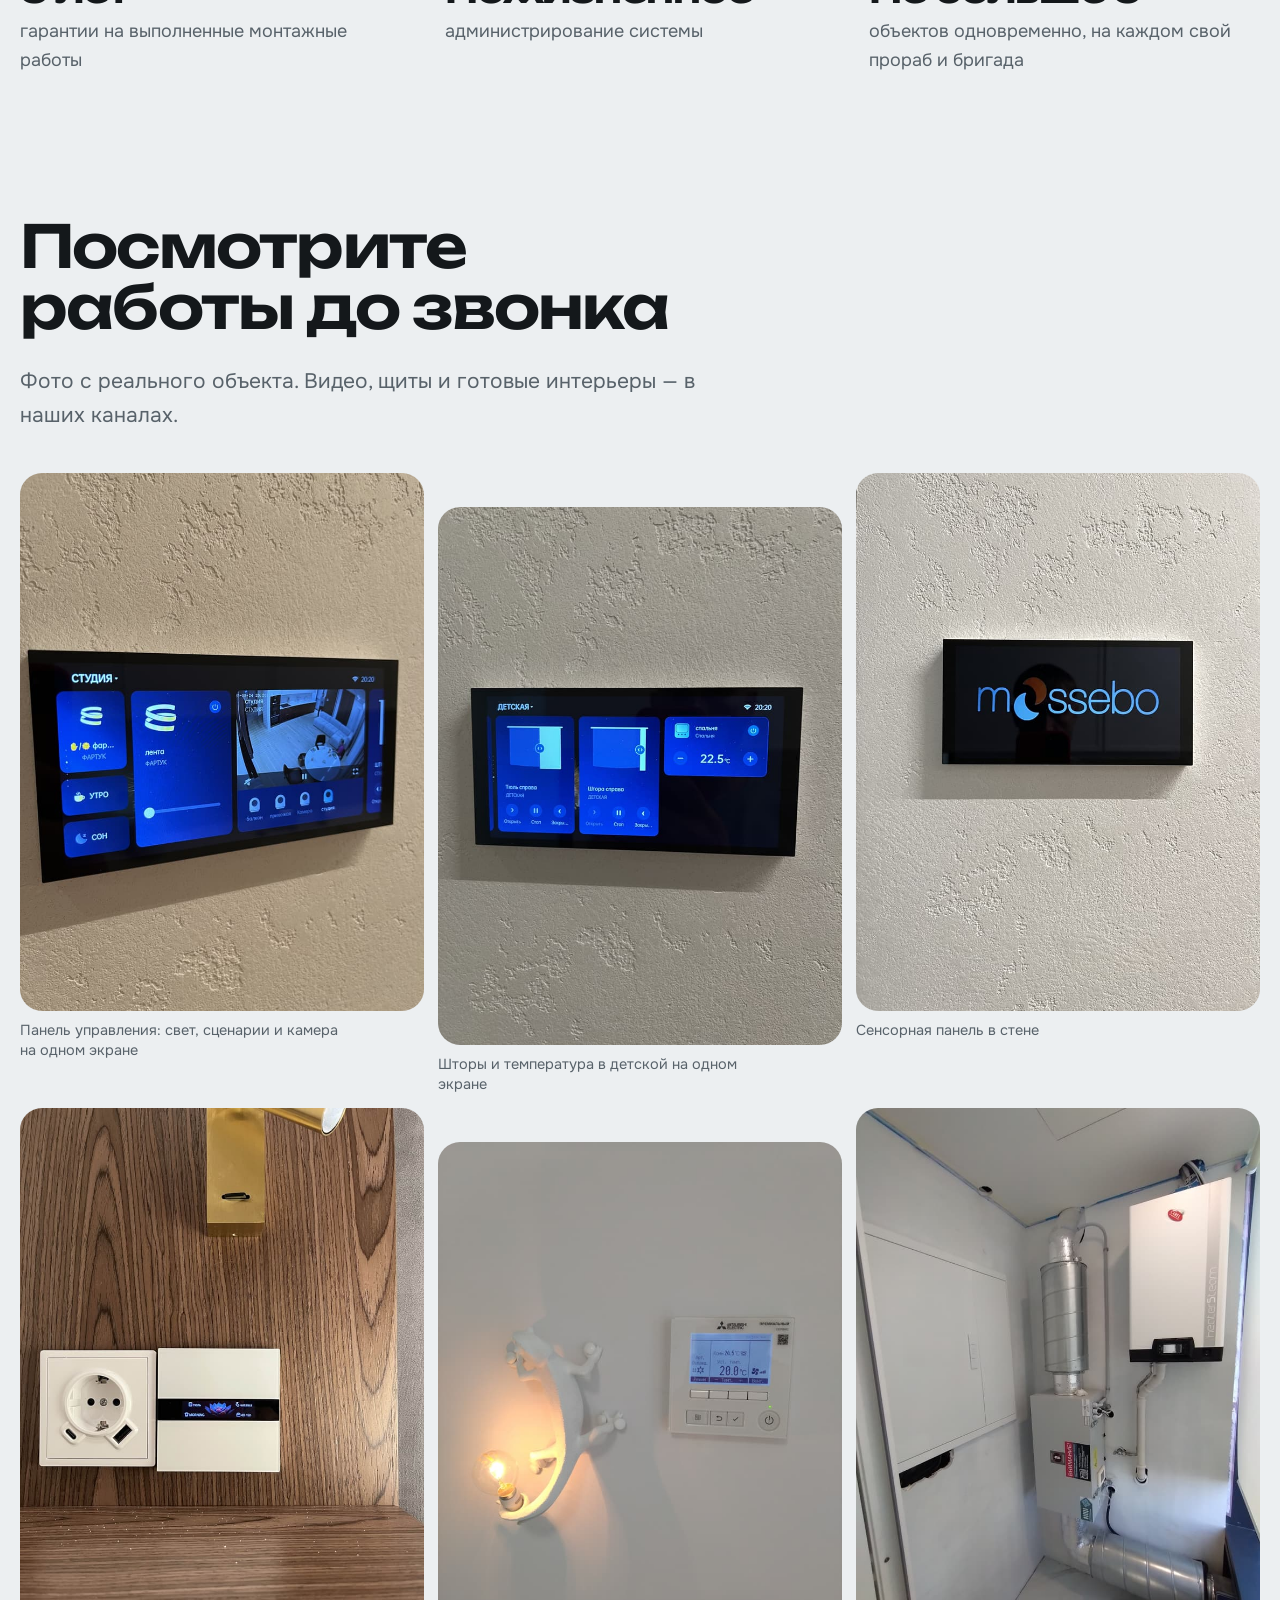
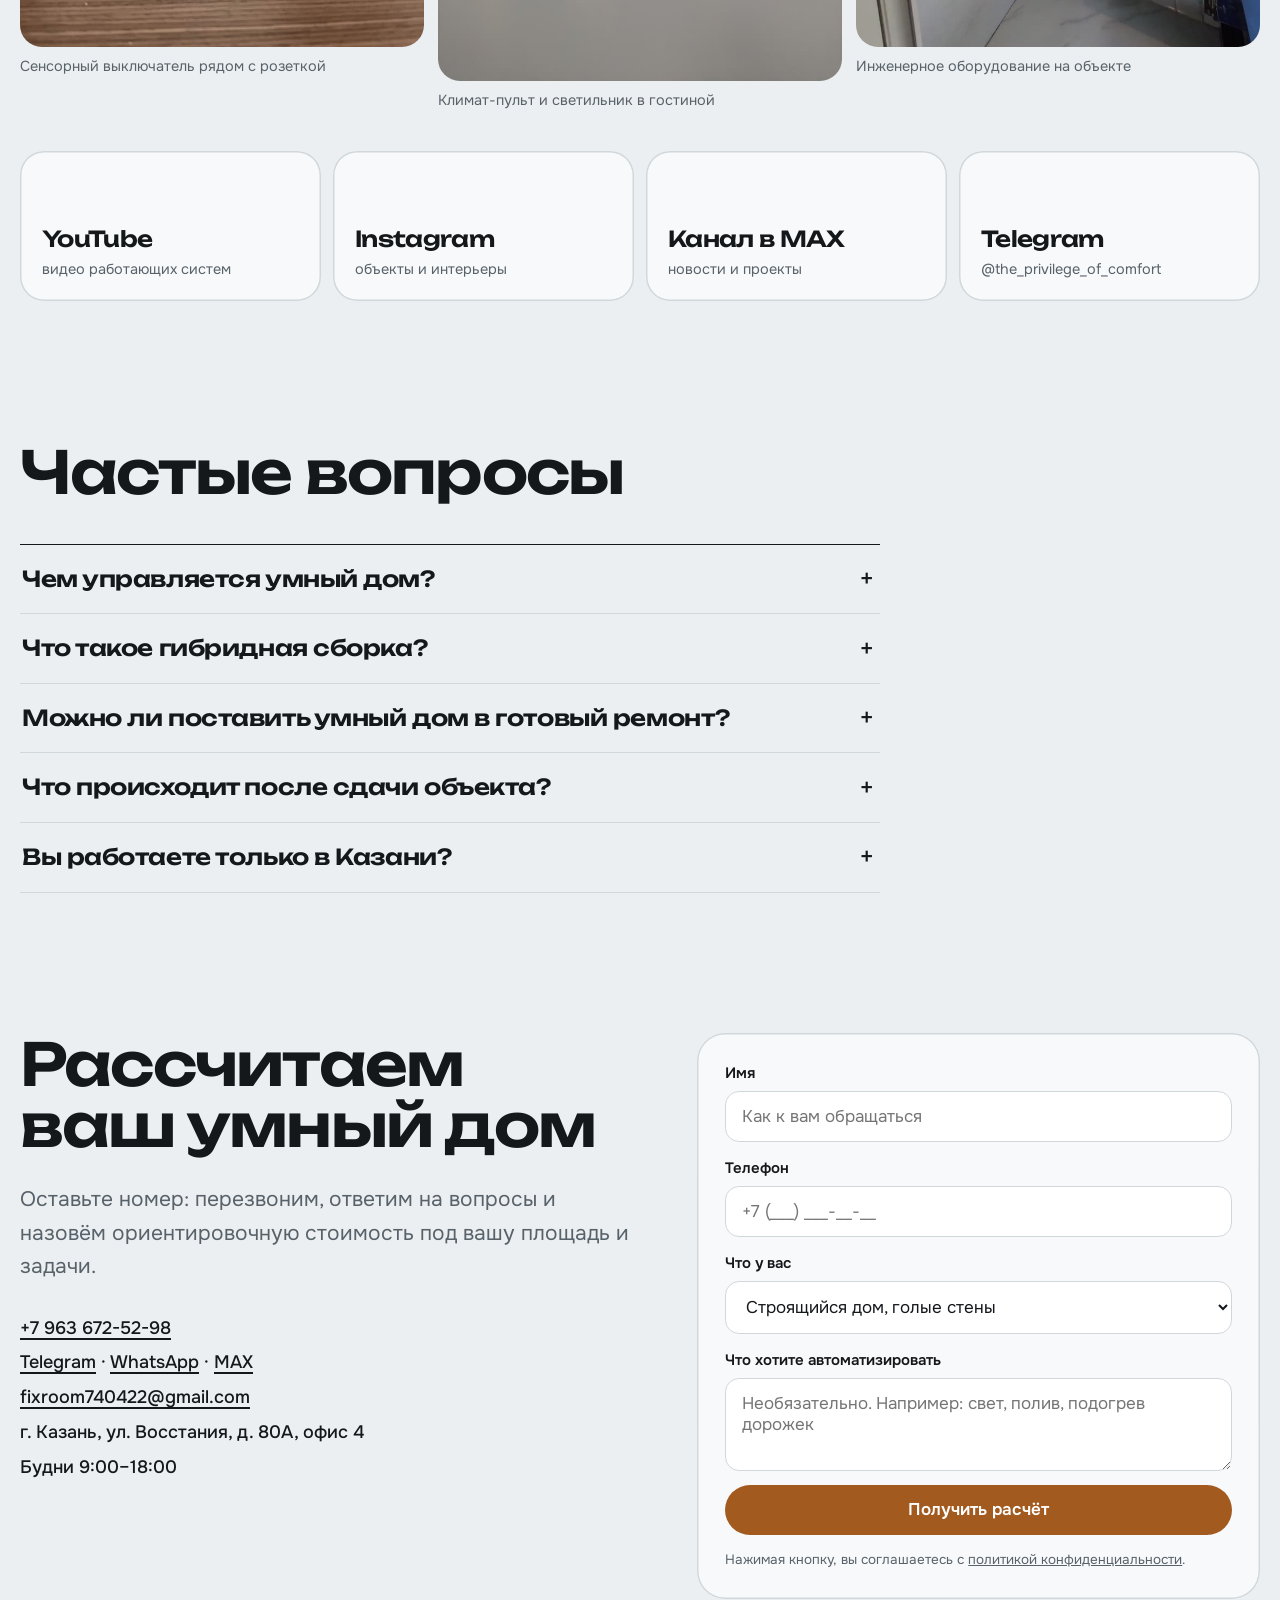
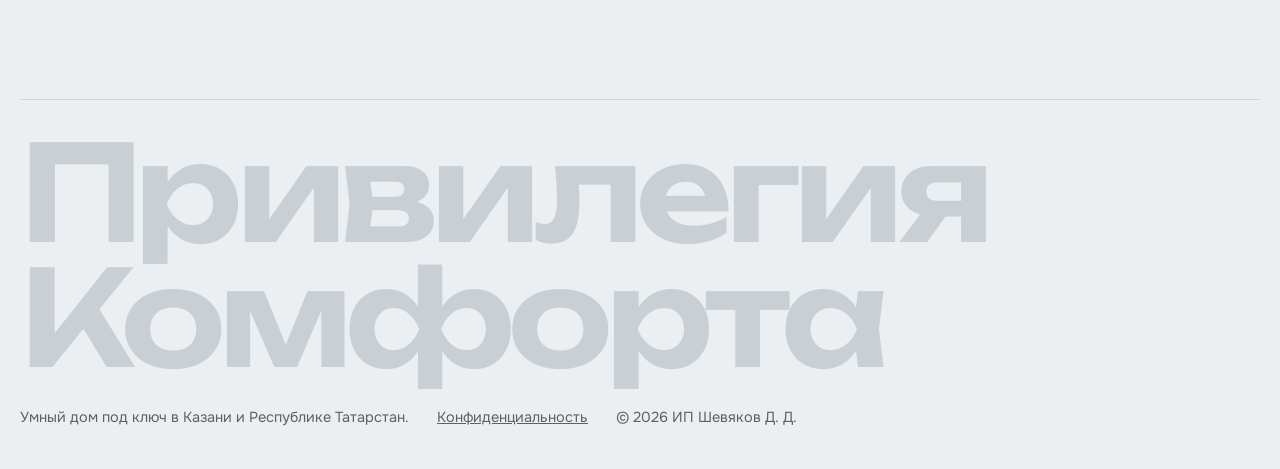
==== commit 52f745da: "Правки клиента: убраны ограничения по зонам/окнам/камерам, добавлен подогрев водостоков" ====
--- a/index.html
+++ b/index.html
@@ -243,17 +243,17 @@
   </div>
   <div class="sys" id="sysList">
     <details name="sys" open><summary><span class="sys__n">Основа</span><b>Электромонтаж и сантехника</b></summary><div class="sys__body"><p>Премиальный электромонтаж и сантехника: фундамент, на котором работают все остальные системы.</p><p class="sys__get">Вы получаете: инженерку, заложенную в проект сразу.</p></div></details>
-    <details name="sys"><summary><span class="sys__n">Климат</span><b>Вентиляция и температура по зонам</b></summary><div class="sys__body"><p>Система с минимальной вытяжкой и зональный контроль температуры до 4 зон.</p><p class="sys__get">Вы получаете: нужная температура в каждой комнате и всегда проветренное свежее помещение. Вентиляция не даёт распространяться плесени и грибку.</p></div></details>
+    <details name="sys"><summary><span class="sys__n">Климат</span><b>Вентиляция и температура по зонам</b></summary><div class="sys__body"><p>Система с минимальной вытяжкой и зональный контроль температуры.</p><p class="sys__get">Вы получаете: нужная температура в каждой комнате и всегда проветренное свежее помещение. Вентиляция не даёт распространяться плесени и грибку.</p></div></details>
     <details name="sys"><summary><span class="sys__n">Климат</span><b>Тёплый пол</b></summary><div class="sys__body"><p>Прогрев помещения по всей площади, управление в общей системе.</p><p class="sys__get">Вы получаете: дополнительный комфорт и сухой дом круглый год.</p></div></details>
     <details name="sys"><summary><span class="sys__n">Климат</span><b>Отопление по метеостанции</b></summary><div class="sys__body"><p>Управление котлом: автоматика ведёт отопление по данным метеостанции, а не по вчерашней погоде.</p><p class="sys__get">Вы получаете: точную работу котла под реальную погоду за окном.</p></div></details>
-    <details name="sys"><summary><span class="sys__n">Свет</span><b>Шторы на пять окон</b></summary><div class="sys__body"><p>Электроприводы штор на до 5 окон: открываются и закрываются по сценарию.</p><p class="sys__get">Вы получаете: утро, которое начинается со света, и вечер без обхода окон.</p></div></details>
+    <details name="sys"><summary><span class="sys__n">Свет</span><b>Электрошторы</b></summary><div class="sys__body"><p>Электроприводы штор: открываются и закрываются по сценарию.</p><p class="sys__get">Вы получаете: утро, которое начинается со света, и вечер без обхода окон.</p></div></details>
     <details name="sys"><summary><span class="sys__n">Свет</span><b>Освещение в доме</b></summary><div class="sys__body"><p>Разные удобные сценарии освещения, которые включаются от присутствия.</p><p class="sys__get">Вы получаете: свет, который идёт за вами и сам выключается за спиной.</p></div></details>
     <details name="sys"><summary><span class="sys__n">Улица</span><b>Уличное освещение по закату</b></summary><div class="sys__body"><p>Автоматическое освещение от захода до восхода солнца с автодимированием.</p><p class="sys__get">Вы получаете: никогда не забытый свет на улице, всегда видный номер дома, экономию электроэнергии и статус дома в телефоне.</p></div></details>
-    <details name="sys"><summary><span class="sys__n">Улица</span><b>Полив на четыре зоны</b></summary><div class="sys__body"><p>Полив 4 зон с контролем по влажности почвы.</p><p class="sys__get">Вы получаете: газон без хлопот и без пересохших пятен.</p></div></details>
-    <details name="sys"><summary><span class="sys__n">Улица</span><b>Подогрев подъездных путей</b></summary><div class="sys__body"><p>Метеостанция включает подогрев точно по выпадению осадков.</p><p class="sys__get">Вы получаете: чистые дорожки без лопаты и дольше живущее дорожное полотно.</p></div></details>
-    <details name="sys"><summary><span class="sys__n">Улица</span><b>Подогрев кровли</b></summary><div class="sys__body"><p>Метеостанция включает подогрев кровли точно по выпадению осадков.</p><p class="sys__get">Вы получаете: никакого схода снега с крыши и висящих сосулек, плюс дольше живущую крышу.</p></div></details>
+    <details name="sys"><summary><span class="sys__n">Улица</span><b>Автоматический полив</b></summary><div class="sys__body"><p>Полив по зонам с контролем по влажности почвы.</p><p class="sys__get">Вы получаете: газон без хлопот и без пересохших пятен.</p></div></details>
+    <details name="sys"><summary><span class="sys__n">Улица</span><b>Подогрев подъездных путей</b></summary><div class="sys__body"><p>Метеостанция точно включает подогрев дорожек и подъездных путей по выпадению осадков.</p><p class="sys__get">Вы получаете: чистые дорожки без лопаты и дольше живущее дорожное полотно.</p></div></details>
+    <details name="sys"><summary><span class="sys__n">Улица</span><b>Подогрев кровли и водостоков</b></summary><div class="sys__body"><p>Метеостанция точно включает подогрев кровли, дорожек и водостоков по выпадению осадков.</p><p class="sys__get">Вы получаете: никакого схода снега с крыши и висящих сосулек, плюс дольше живущую крышу.</p></div></details>
     <details name="sys"><summary><span class="sys__n">Безопасность</span><b>Контроль доступа</b></summary><div class="sys__body"><p>Распознавание лица, пальца, ключ, код и многое другое. Калитка, ворота, гараж, баня, дом, кабинет.</p><p class="sys__get">Вы получаете: один способ входа на все двери и право решать, кому и куда можно.</p></div></details>
-    <details name="sys"><summary><span class="sys__n">Безопасность</span><b>Видеонаблюдение</b></summary><div class="sys__body"><p>До 2 камер с распознаванием лиц, машин и многого другого.</p><p class="sys__get">Вы получаете: камеры, которые различают своих и чужих, а не просто пишут картинку.</p></div></details>
+    <details name="sys"><summary><span class="sys__n">Безопасность</span><b>Видеонаблюдение</b></summary><div class="sys__body"><p>Камеры с распознаванием лиц, машин и многого другого.</p><p class="sys__get">Вы получаете: камеры, которые различают своих и чужих, а не просто пишут картинку.</p></div></details>
     <details name="sys"><summary><span class="sys__n">Безопасность</span><b>Охранная сигнализация</b></summary><div class="sys__body"><p>Охрана с возможностью вызова на пульт ГБР.</p><p class="sys__get">Вы получаете: спокойствие, когда дом пуст, и помощь, которая приедет по сигналу.</p></div></details>
     <details name="sys"><summary><span class="sys__n">Связь</span><b>Wi‑Fi по всей территории</b></summary><div class="sys__body"><p>Стабильное бесшовное покрытие Wi‑Fi по всему дому и участку. Экосистема работает по любым беспроводным протоколам с оборудованием премиального качества.</p><p class="sys__get">Вы получаете: связь, на которой держатся все остальные системы.</p></div></details>
   </div>
